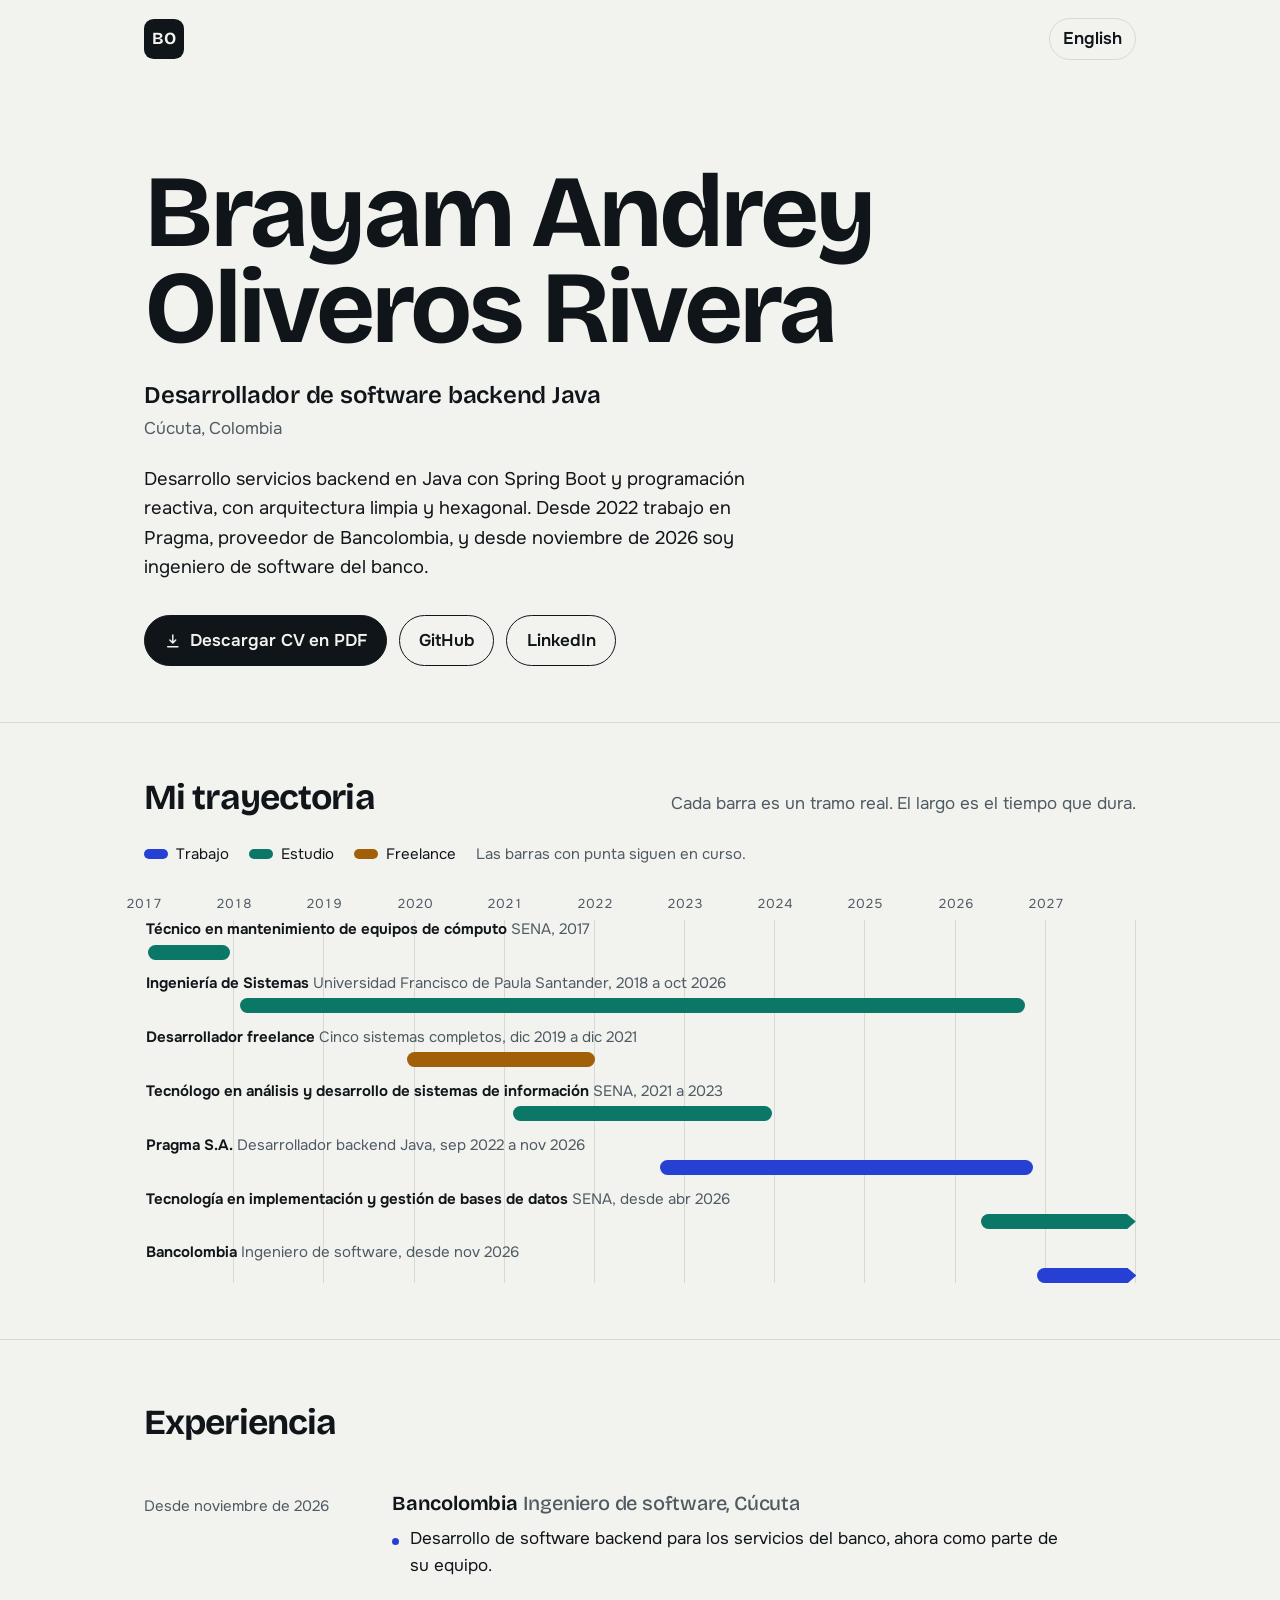
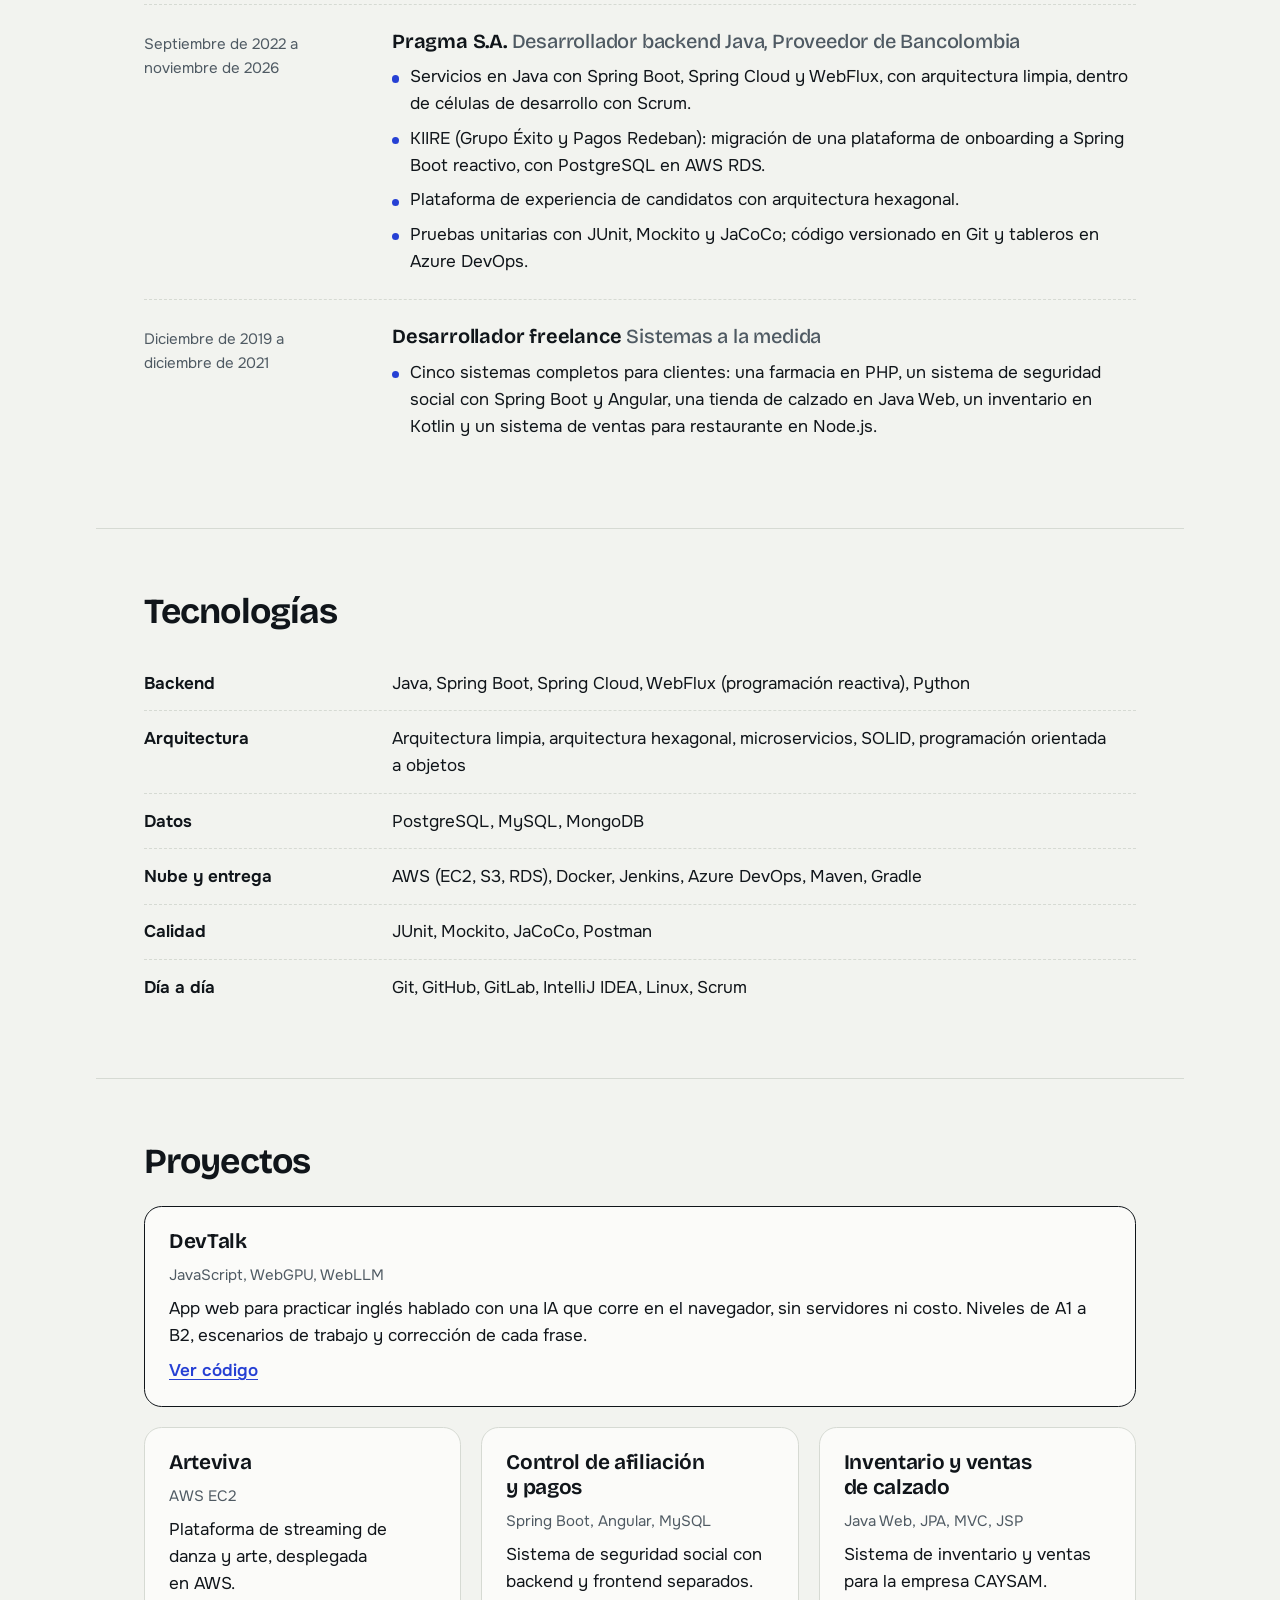
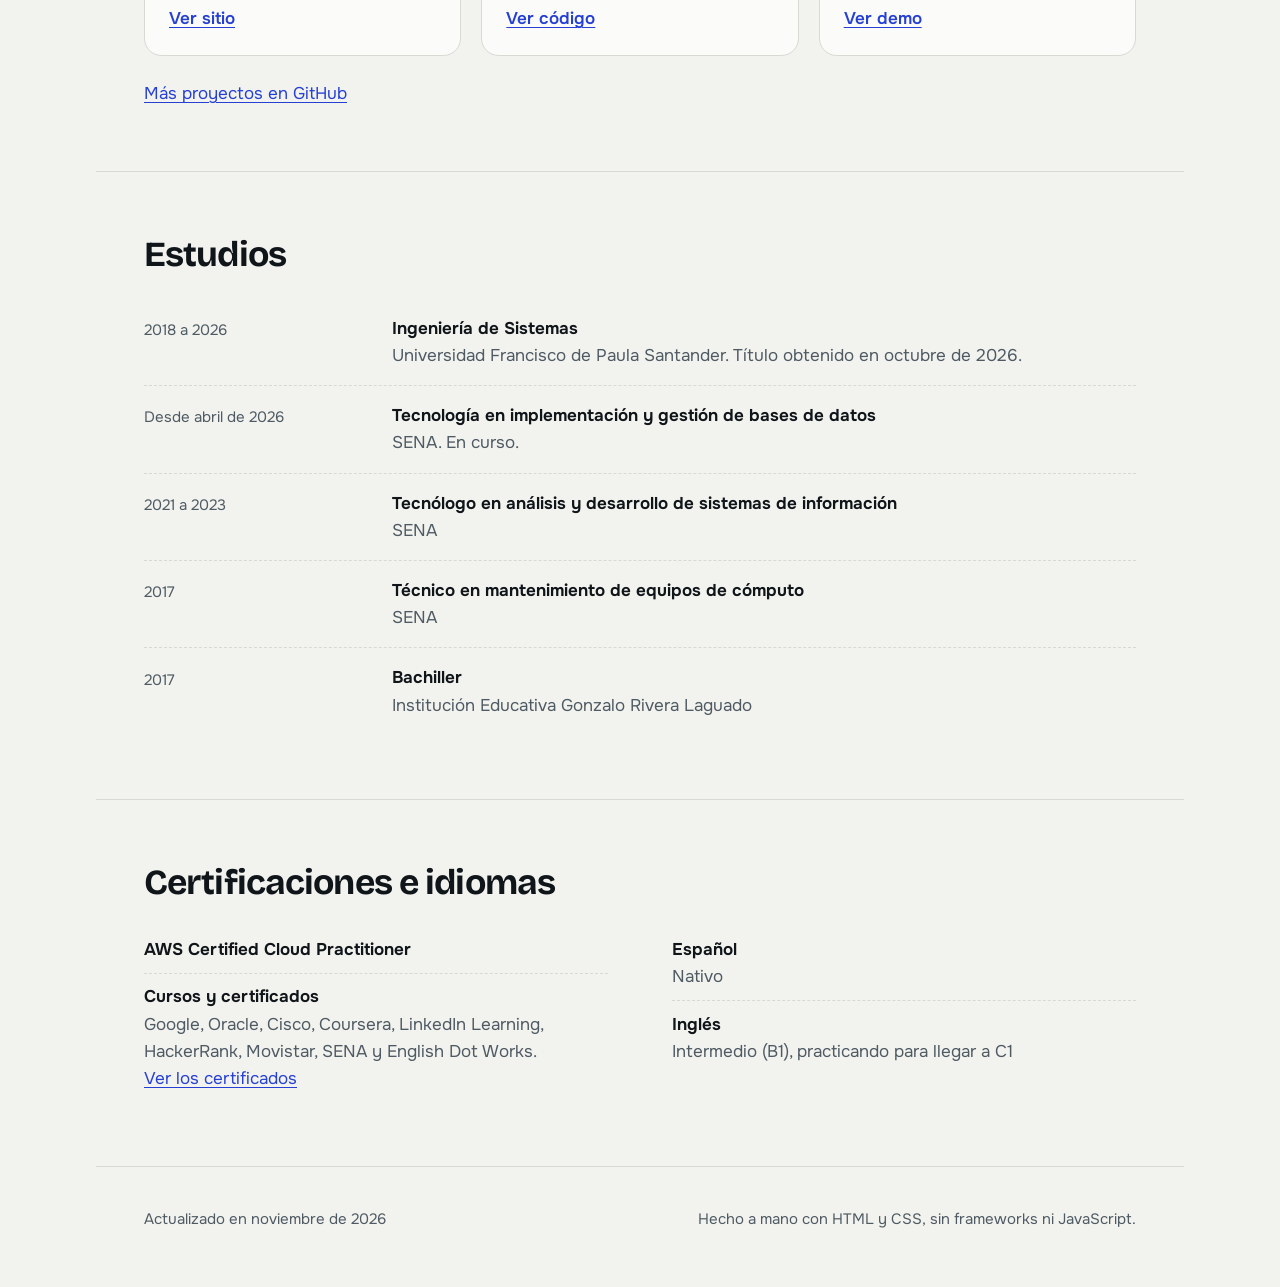
==== index.html @ bfa71ef1 "Currículum web en español e inglés con PDF" ====
<!doctype html>
<html lang="es">
<head>
<meta charset="utf-8">
<meta name="viewport" content="width=device-width,initial-scale=1">
<title>Brayam Oliveros | Desarrollador backend Java</title>
<meta name="description" content="Currículum de Brayam Andrey Oliveros Rivera, ingeniero de software backend con Java y Spring Boot. Cúcuta, Colombia.">
<meta name="color-scheme" content="light dark">
<meta name="theme-color" content="#F2F3EF" media="(prefers-color-scheme: light)">
<meta name="theme-color" content="#0D1115" media="(prefers-color-scheme: dark)">
<meta property="og:title" content="Brayam Oliveros | Desarrollador backend Java">
<meta property="og:description" content="Currículum de Brayam Andrey Oliveros Rivera, ingeniero de software backend con Java y Spring Boot. Cúcuta, Colombia.">
<meta property="og:type" content="profile">
<link rel="icon" href="assets/favicon.svg" type="image/svg+xml">
<link rel="preload" href="assets/fonts/bricolage.woff2" as="font" type="font/woff2" crossorigin>
<link rel="preload" href="assets/fonts/onest.woff2" as="font" type="font/woff2" crossorigin>
<style>@font-face{font-family:"Onest";src:url("assets/fonts/onest.woff2") format("woff2");font-weight:100 900;font-style:normal;font-display:swap}@font-face{font-family:"Bricolage Grotesque";src:url("assets/fonts/bricolage.woff2") format("woff2");font-weight:200 800;font-style:normal;font-display:swap}:root{color-scheme:light dark;--paper:light-dark(#F2F3EF,#0D1115);--card:light-dark(#FBFBF9,#141A20);--ink:light-dark(#10151A,#E9EDF0);--muted:light-dark(#4F5A63,#9DA8B1);--line:light-dark(#D6DAD3,#26303A);--work:light-dark(#2640D4,#8499FF);--study:light-dark(#0B7867,#4FCDB4);--free:light-dark(#A15F08,#EAAE4E);--display:"Bricolage Grotesque","Onest",system-ui,sans-serif;--body:"Onest",system-ui,-apple-system,"Segoe UI",sans-serif;--gutter:clamp(1.25rem,5vw,3rem)}*{box-sizing:border-box}html{-webkit-text-size-adjust:100%;scroll-behavior:smooth}body{margin:0;background:var(--paper);color:var(--ink);font:400 1.0625rem/1.6 var(--body);text-wrap:pretty;-webkit-font-smoothing:antialiased}h1,h2,h3,p,ul,ol,dl,dd,figure{margin:0;padding:0}ul,ol{list-style:none}a{color:var(--work);text-decoration-thickness:1px;text-underline-offset:.18em}a:hover{text-decoration-thickness:2px}:focus-visible{outline:3px solid var(--work);outline-offset:3px;border-radius:3px}.skip{position:absolute;left:-999px;top:.5rem;background:var(--ink);color:var(--paper);padding:.5rem 1rem;border-radius:6px;z-index:10}.skip:focus{left:.5rem}.wrap{max-width:68rem;margin-inline:auto;padding-inline:var(--gutter)}.bar{display:flex;align-items:center;justify-content:space-between;padding-block:1.1rem}.mark{display:grid;place-items:center;inline-size:2.5rem;block-size:2.5rem;border-radius:.6rem;background:var(--ink);color:var(--paper);font:700 1.0625rem/1 var(--display);text-decoration:none;letter-spacing:-.02em}.lang{display:inline-flex;align-items:center;gap:.5rem;color:var(--ink);text-decoration:none;font-weight:600;padding:.4rem .8rem;border:1.5px solid var(--line);border-radius:999px}.lang:hover{border-color:var(--ink)}.hero{padding-block:clamp(2.5rem,7vw,5.5rem) clamp(2rem,5vw,3.5rem)}.hero h1{font:700 clamp(2.9rem,1.4rem + 7.4vw,6.4rem)/.94 var(--display);letter-spacing:-.04em;text-wrap:balance;font-variation-settings:"opsz" 96}.hero h1 span{display:block}.role{margin-top:1.4rem;font:600 clamp(1.15rem,1rem + .8vw,1.5rem)/1.3 var(--display);letter-spacing:-.01em}.place{color:var(--muted);margin-top:.25rem}.summary{margin-top:1.4rem;max-inline-size:38rem;font-size:1.15rem;line-height:1.6}.actions{display:flex;flex-wrap:wrap;gap:.75rem;margin-top:2rem}.btn{display:inline-flex;align-items:center;gap:.5rem;padding:.7rem 1.2rem;border-radius:999px;border:1.5px solid var(--ink);color:var(--ink);text-decoration:none;font-weight:600}.btn:hover{background:var(--ink);color:var(--paper)}.btn.main{background:var(--ink);color:var(--paper)}.btn.main:hover{background:transparent;color:var(--ink)}.btn svg{inline-size:1.1rem;block-size:1.1rem}.trace{padding-block:clamp(2rem,5vw,3.5rem);border-block:1px solid var(--line)}.sec-head{display:flex;flex-wrap:wrap;align-items:baseline;justify-content:space-between;gap:.5rem 2rem;margin-bottom:1.5rem}h2{font:700 clamp(1.6rem,1.2rem + 1.4vw,2.2rem)/1.1 var(--display);letter-spacing:-.025em}.sec-head p{color:var(--muted);max-inline-size:34rem}.legend{display:flex;flex-wrap:wrap;gap:.4rem 1.25rem;margin-bottom:1.75rem;font-size:.9375rem}.legend li{display:flex;align-items:center;gap:.5rem}.legend i{inline-size:1.5rem;block-size:.6rem;border-radius:999px;background:var(--c)}.legend .note{color:var(--muted)}.years{position:relative;block-size:1.4rem;margin-bottom:.25rem;color:var(--muted);font-size:.8125rem;font-variant-numeric:tabular-nums}.years span{position:absolute;inset-block-start:0;left:var(--x);translate:-50% 0}.rows{position:relative;display:grid;gap:.9rem;background:repeating-linear-gradient(to right,transparent 0,transparent calc(100%/var(--n) - 1px),var(--line) calc(100%/var(--n) - 1px),var(--line) calc(100%/var(--n)))}.row{position:relative;display:grid;gap:.3rem}.row .what{font-size:.9375rem;line-height:1.3;padding-inline:.15rem}.row .what b{font-weight:650}.row .what span{color:var(--muted)}.lane{position:relative;block-size:.95rem}.bar-span{position:absolute;inset-block:0;left:var(--s);inline-size:max(var(--w),.9%);background:var(--c);border-radius:999px;transform-origin:left center;animation:draw .8s cubic-bezier(.2,.75,.2,1) both;animation-delay:calc(var(--i)*90ms + 150ms)}.bar-span.open{border-radius:999px 0 0 999px;clip-path:polygon(0 0,calc(100% - .55rem) 0,100% 50%,calc(100% - .55rem) 100%,0 100%)}.kind-work{--c:var(--work)}.kind-study{--c:var(--study)}.kind-free{--c:var(--free)}@keyframes draw{from{transform:scaleX(0)}to{transform:scaleX(1)}}.block{padding-block:clamp(2.5rem,6vw,4rem)}.block+.block{border-top:1px solid var(--line)}.entry{display:grid;gap:.35rem 2.5rem;grid-template-columns:minmax(0,13rem) minmax(0,1fr);padding-block:1.5rem}.entry+.entry{border-top:1px dashed var(--line)}.when{color:var(--muted);font-size:.9375rem;padding-top:.2rem}.entry h3{font:650 1.25rem/1.25 var(--display);letter-spacing:-.01em}.entry h3 span{font-weight:500;color:var(--muted)}.entry ul{margin-top:.6rem;display:grid;gap:.45rem}.entry li{padding-inline-start:1.1rem;position:relative}.entry li::before{content:"";position:absolute;left:0;top:.72em;inline-size:.45rem;block-size:.45rem;border-radius:50%;background:var(--work)}.skills{display:grid;gap:0}.skills div{display:grid;gap:.2rem 2.5rem;grid-template-columns:minmax(0,13rem) minmax(0,1fr);padding-block:.85rem;border-top:1px dashed var(--line)}.skills div:first-child{border-top:0}.skills dt{font-weight:650}.skills dd{color:var(--ink)}.projects{display:grid;gap:1.25rem;grid-template-columns:repeat(auto-fit,minmax(min(100%,15rem),1fr))}.project{display:flex;flex-direction:column;gap:.5rem;padding:1.4rem 1.5rem;background:var(--card);border:1px solid var(--line);border-radius:1.1rem}.project:first-child{grid-column:1/-1;border-color:var(--ink)}.project h3{font:650 1.3rem/1.2 var(--display);letter-spacing:-.015em}.project .stack{color:var(--muted);font-size:.9375rem}.project p:not(.stack){flex:1}.project a{font-weight:600;align-self:flex-start}.more{margin-top:1.5rem}.edu li{display:grid;gap:.15rem 2.5rem;grid-template-columns:minmax(0,13rem) minmax(0,1fr);padding-block:1rem;border-top:1px dashed var(--line)}.edu li:first-child{border-top:0}.edu b{font-weight:650}.edu span.org{display:block;color:var(--muted)}.two{display:grid;gap:2.5rem 4rem;grid-template-columns:repeat(auto-fit,minmax(min(100%,20rem),1fr))}.two h3{font:650 1.15rem/1.2 var(--display);margin-bottom:.75rem}.certs li,.langs li{padding-block:.6rem;border-top:1px dashed var(--line)}.certs li:first-child,.langs li:first-child{border-top:0}.certs b,.langs b{font-weight:650}.certs span,.langs span{display:block;color:var(--muted)}.foot{padding-block:2.5rem 3.5rem;border-top:1px solid var(--line);color:var(--muted);font-size:.9375rem;display:flex;flex-wrap:wrap;gap:.5rem 2rem;justify-content:space-between}.print-only{display:none}@media (max-width:42rem){.entry,.skills div,.edu li{grid-template-columns:1fr}.years span:nth-child(even){display:none}.hero h1{font-size:clamp(2.6rem,13vw,3.6rem)}}@media (prefers-reduced-motion:reduce){html{scroll-behavior:auto}.bar-span{animation:none}}@page{size:A4;margin:13mm 15mm}@media print{:root{--paper:#fff;--card:#fff;--ink:#000;--muted:#000;--line:#999;--work:#000;--study:#000;--free:#000;color-scheme:light}html,body{background:#fff;color:#000}body{font-size:9.6pt;line-height:1.38}a{color:#000;text-decoration:none}.bar,.actions,.trace,.skip,.more,.no-print,.project .cta{display:none}.entry h3 span::before{content:" | "}.project a{font-weight:400;display:block}.print-only{display:block}.wrap{max-width:none;padding-inline:0}.hero{padding-block:0 .6rem}.hero h1{font-size:24pt;line-height:1;letter-spacing:-.02em}.hero h1 span{display:inline}.role{font-size:12pt;margin-top:.35rem}.place{margin-top:0}.summary{font-size:10pt;margin-top:.45rem;max-inline-size:none}.contact{margin-top:.4rem;font-size:9pt}.block{padding-block:.8rem;break-inside:auto}.block+.block{border-top:.6pt solid #999}h2{font-size:12pt;margin-bottom:.35rem}.sec-head{margin-bottom:.35rem}.entry{padding-block:.45rem;gap:.1rem 1.2rem;grid-template-columns:36mm 1fr;break-inside:avoid}.entry h3{font-size:10.5pt}.entry ul{margin-top:.2rem;gap:.15rem}.entry li::before{background:#000;inline-size:.28rem;block-size:.28rem}.skills div{padding-block:.25rem;grid-template-columns:36mm 1fr;gap:.1rem 1.2rem}.projects{display:block}.project{display:block;border:0;border-top:.6pt dashed #999;border-radius:0;padding:.4rem 0;break-inside:avoid;background:none}.project:first-child{border-top:0}.project h3{font-size:10.5pt;display:inline}.project .stack{display:inline;margin-left:.4rem}.edu li{padding-block:.3rem;grid-template-columns:36mm 1fr;gap:.1rem 1.2rem;break-inside:avoid}.two{gap:.4rem 2rem;grid-template-columns:1fr 1fr}.certs li,.langs li{padding-block:.25rem}.foot{padding-block:.5rem 0;border-top:.6pt solid #999;font-size:8pt}}</style>
<script type="application/ld+json">{"@context":"https://schema.org","@type":"Person","name":"Brayam Andrey Oliveros Rivera","jobTitle":"Desarrollador de software backend Java","address":{"@type":"PostalAddress","addressLocality":"Cúcuta","addressCountry":"CO"},"alumniOf":{"@type":"CollegeOrUniversity","name":"Universidad Francisco de Paula Santander"},"sameAs":["https://github.com/AndreyRivera13","https://www.linkedin.com/in/brayam-andrey-oliveros-rivera-00a514200/"]}</script>
</head>
<body id="top">
<a class="skip" href="#contenido">Saltar al contenido</a>
<header class="wrap bar">
<a class="mark" href="#top" aria-label="BO, Brayam Oliveros">BO</a>
<a class="lang" href="en/" hreflang="en" lang="en" title="Read this CV in English">English</a>
</header>
<main id="contenido">
<section class="wrap hero" aria-labelledby="nombre">

<h1 id="nombre"><span>Brayam Andrey</span> <span>Oliveros Rivera</span></h1>
<p class="role">Desarrollador de software backend Java</p>
<p class="place">Cúcuta, Colombia</p>
<p class="summary">Desarrollo servicios backend en Java con Spring Boot y programación reactiva, con arquitectura limpia y hexagonal. Desde 2022 trabajo en Pragma, proveedor de Bancolombia, y desde noviembre de 2026 soy ingeniero de software del banco.</p>
<p class="print-only contact">Cúcuta, Colombia  |  github.com/AndreyRivera13  |  linkedin.com/in/brayam-andrey-oliveros-rivera-00a514200</p>
<div class="actions">
<a class="btn main" href="Brayam-Oliveros-CV-es.pdf" download><svg viewBox="0 0 24 24" fill="none" stroke="currentColor" stroke-width="2" stroke-linecap="round" stroke-linejoin="round" aria-hidden="true"><path d="M12 4v11m0 0-4-4m4 4 4-4M5 20h14"/></svg>Descargar CV en PDF</a>
<a class="btn" href="https://github.com/AndreyRivera13" rel="me noopener">GitHub</a>
<a class="btn" href="https://www.linkedin.com/in/brayam-andrey-oliveros-rivera-00a514200/" rel="me noopener">LinkedIn</a>

</div>
</section>
<section class="trace" id="trayectoria" aria-labelledby="h-trace"><div class="wrap">
<div class="sec-head"><h2 id="h-trace">Mi trayectoria</h2><p>Cada barra es un tramo real. El largo es el tiempo que dura.</p></div>
<ul class="legend"><li><i class="kind-work"></i>Trabajo</li><li><i class="kind-study"></i>Estudio</li><li><i class="kind-free"></i>Freelance</li><li class="note">Las barras con punta siguen en curso.</li></ul>
<div class="years" aria-hidden="true"><span style="--x:0.00%">2017</span><span style="--x:9.09%">2018</span><span style="--x:18.18%">2019</span><span style="--x:27.27%">2020</span><span style="--x:36.36%">2021</span><span style="--x:45.45%">2022</span><span style="--x:54.55%">2023</span><span style="--x:63.64%">2024</span><span style="--x:72.73%">2025</span><span style="--x:81.82%">2026</span><span style="--x:90.91%">2027</span></div>
<ol class="rows" style="--n:11">
<li class="row kind-study" style="--i:0">
<p class="what"><b>Técnico en mantenimiento de equipos de cómputo</b> <span>SENA, 2017</span></p>
<div class="lane" aria-hidden="true"><span class="bar-span" style="--s:0.39%;--w:8.29%"></span></div>
</li>
<li class="row kind-study" style="--i:1">
<p class="what"><b>Ingeniería de Sistemas</b> <span>Universidad Francisco de Paula Santander, 2018 a oct 2026</span></p>
<div class="lane" aria-hidden="true"><span class="bar-span" style="--s:9.63%;--w:79.18%"></span></div>
</li>
<li class="row kind-free" style="--i:2">
<p class="what"><b>Desarrollador freelance</b> <span>Cinco sistemas completos, dic 2019 a dic 2021</span></p>
<div class="lane" aria-hidden="true"><span class="bar-span" style="--s:26.51%;--w:18.93%"></span></div>
</li>
<li class="row kind-study" style="--i:3">
<p class="what"><b>Tecnólogo en análisis y desarrollo de sistemas de información</b> <span>SENA, 2021 a 2023</span></p>
<div class="lane" aria-hidden="true"><span class="bar-span" style="--s:37.15%;--w:26.08%"></span></div>
</li>
<li class="row kind-work" style="--i:4">
<p class="what"><b>Pragma S.A.</b> <span>Desarrollador backend Java, sep 2022 a nov 2026</span></p>
<div class="lane" aria-hidden="true"><span class="bar-span" style="--s:51.97%;--w:37.63%"></span></div>
</li>
<li class="row kind-study" style="--i:5">
<p class="what"><b>Tecnología en implementación y gestión de bases de datos</b> <span>SENA, desde abr 2026</span></p>
<div class="lane" aria-hidden="true"><span class="bar-span open" style="--s:84.40%;--w:15.60%"></span></div>
</li>
<li class="row kind-work" style="--i:6">
<p class="what"><b>Bancolombia</b> <span>Ingeniero de software, desde nov 2026</span></p>
<div class="lane" aria-hidden="true"><span class="bar-span open" style="--s:89.98%;--w:10.02%"></span></div>
</li>
</ol>
</div></section>
<section class="wrap block" id="experiencia" aria-labelledby="h-exp">
<div class="sec-head"><h2 id="h-exp">Experiencia</h2></div>
<article class="entry">
<p class="when">Desde noviembre de 2026</p>
<div><h3>Bancolombia <span>Ingeniero de software, Cúcuta</span></h3>
<ul><li>Desarrollo de software backend para los servicios del banco, ahora como parte de su equipo.</li></ul></div>
</article>
<article class="entry">
<p class="when">Septiembre de 2022 a noviembre de 2026</p>
<div><h3>Pragma S.A. <span>Desarrollador backend Java, Proveedor de Bancolombia</span></h3>
<ul><li>Servicios en Java con Spring Boot, Spring Cloud y WebFlux, con arquitectura limpia, dentro de células de desarrollo con Scrum.</li><li>KIIRE (Grupo Éxito y Pagos Redeban): migración de una plataforma de onboarding a Spring Boot reactivo, con PostgreSQL en AWS RDS.</li><li>Plataforma de experiencia de candidatos con arquitectura hexagonal.</li><li>Pruebas unitarias con JUnit, Mockito y JaCoCo; código versionado en Git y tableros en Azure DevOps.</li></ul></div>
</article>
<article class="entry">
<p class="when">Diciembre de 2019 a diciembre de 2021</p>
<div><h3>Desarrollador freelance <span>Sistemas a la medida</span></h3>
<ul><li>Cinco sistemas completos para clientes: una farmacia en PHP, un sistema de seguridad social con Spring Boot y Angular, una tienda de calzado en Java Web, un inventario en Kotlin y un sistema de ventas para restaurante en Node.js.</li></ul></div>
</article>
</section>
<section class="wrap block" id="tecnologias" aria-labelledby="h-skills">
<div class="sec-head"><h2 id="h-skills">Tecnologías</h2></div>
<dl class="skills">
<div><dt>Backend</dt><dd>Java, Spring Boot, Spring Cloud, WebFlux (programación reactiva), Python</dd></div>
<div><dt>Arquitectura</dt><dd>Arquitectura limpia, arquitectura hexagonal, microservicios, SOLID, programación orientada a objetos</dd></div>
<div><dt>Datos</dt><dd>PostgreSQL, MySQL, MongoDB</dd></div>
<div><dt>Nube y entrega</dt><dd>AWS (EC2, S3, RDS), Docker, Jenkins, Azure DevOps, Maven, Gradle</dd></div>
<div><dt>Calidad</dt><dd>JUnit, Mockito, JaCoCo, Postman</dd></div>
<div><dt>Día a día</dt><dd>Git, GitHub, GitLab, IntelliJ IDEA, Linux, Scrum</dd></div>
</dl>
</section>
<section class="wrap block" id="proyectos" aria-labelledby="h-proj">
<div class="sec-head"><h2 id="h-proj">Proyectos</h2></div>
<div class="projects">
<article class="project">
<h3>DevTalk</h3><p class="stack">JavaScript, WebGPU, WebLLM</p><p>App web para practicar inglés hablado con una IA que corre en el navegador, sin servidores ni costo. Niveles de A1 a B2, escenarios de trabajo y corrección de cada frase.</p>
<a href="https://github.com/AndreyRivera13/Dey-English-" rel="noopener"><span class="cta">Ver código</span><span class="print-only">github.com/AndreyRivera13/Dey-English-</span></a>
</article>
<article class="project">
<h3>Arteviva</h3><p class="stack">AWS EC2</p><p>Plataforma de streaming de danza y arte, desplegada en AWS.</p>
<a href="https://artevivax.com" rel="noopener"><span class="cta">Ver sitio</span><span class="print-only">artevivax.com</span></a>
</article>
<article class="project">
<h3>Control de afiliación y pagos</h3><p class="stack">Spring Boot, Angular, MySQL</p><p>Sistema de seguridad social con backend y frontend separados.</p>
<a href="https://github.com/AndreyRi13/seguridad-social-backend" rel="noopener"><span class="cta">Ver código</span><span class="print-only">github.com/AndreyRi13/seguridad-social-backend</span></a>
</article>
<article class="project">
<h3>Inventario y ventas de calzado</h3><p class="stack">Java Web, JPA, MVC, JSP</p><p>Sistema de inventario y ventas para la empresa CAYSAM.</p>
<a href="https://andreyri13.github.io/SistemaVentasWeb/" rel="noopener"><span class="cta">Ver demo</span><span class="print-only">andreyri13.github.io/SistemaVentasWeb/</span></a>
</article>
</div>
<p class="more"><a href="https://github.com/AndreyRivera13" rel="noopener">Más proyectos en GitHub</a></p>
</section>
<section class="wrap block" id="estudios" aria-labelledby="h-edu">
<div class="sec-head"><h2 id="h-edu">Estudios</h2></div>
<ul class="edu">
<li><span class="when">2018 a 2026</span>
<div><b>Ingeniería de Sistemas</b><span class="org">Universidad Francisco de Paula Santander. Título obtenido en octubre de 2026.</span></div></li>
<li><span class="when">Desde abril de 2026</span>
<div><b>Tecnología en implementación y gestión de bases de datos</b><span class="org">SENA. En curso.</span></div></li>
<li><span class="when">2021 a 2023</span>
<div><b>Tecnólogo en análisis y desarrollo de sistemas de información</b><span class="org">SENA</span></div></li>
<li><span class="when">2017</span>
<div><b>Técnico en mantenimiento de equipos de cómputo</b><span class="org">SENA</span></div></li>
<li><span class="when">2017</span>
<div><b>Bachiller</b><span class="org">Institución Educativa Gonzalo Rivera Laguado</span></div></li>
</ul>
</section>
<section class="wrap block" id="certificaciones" aria-labelledby="h-cert">
<div class="sec-head"><h2 id="h-cert">Certificaciones e idiomas</h2></div>
<div class="two">
<ul class="certs">
<li><b>AWS Certified Cloud Practitioner</b></li>
<li><b>Cursos y certificados</b><span>Google, Oracle, Cisco, Coursera, LinkedIn Learning, HackerRank, Movistar, SENA y English Dot Works.</span><a class="no-print" href="https://drive.google.com/drive/folders/1ChN9TC4Efbrgn9RN4CzIQiXWH7MsUarj?usp=sharing" rel="noopener">Ver los certificados</a></li>
</ul>
<ul class="langs">
<li><b>Español</b><span>Nativo</span></li>
<li><b>Inglés</b><span>Intermedio (B1), practicando para llegar a C1</span></li>
</ul>
</div>
</section>
</main>
<footer class="wrap foot"><p>Actualizado en noviembre de 2026</p><p class="no-print">Hecho a mano con HTML y CSS, sin frameworks ni JavaScript.</p></footer>
</body>
</html>
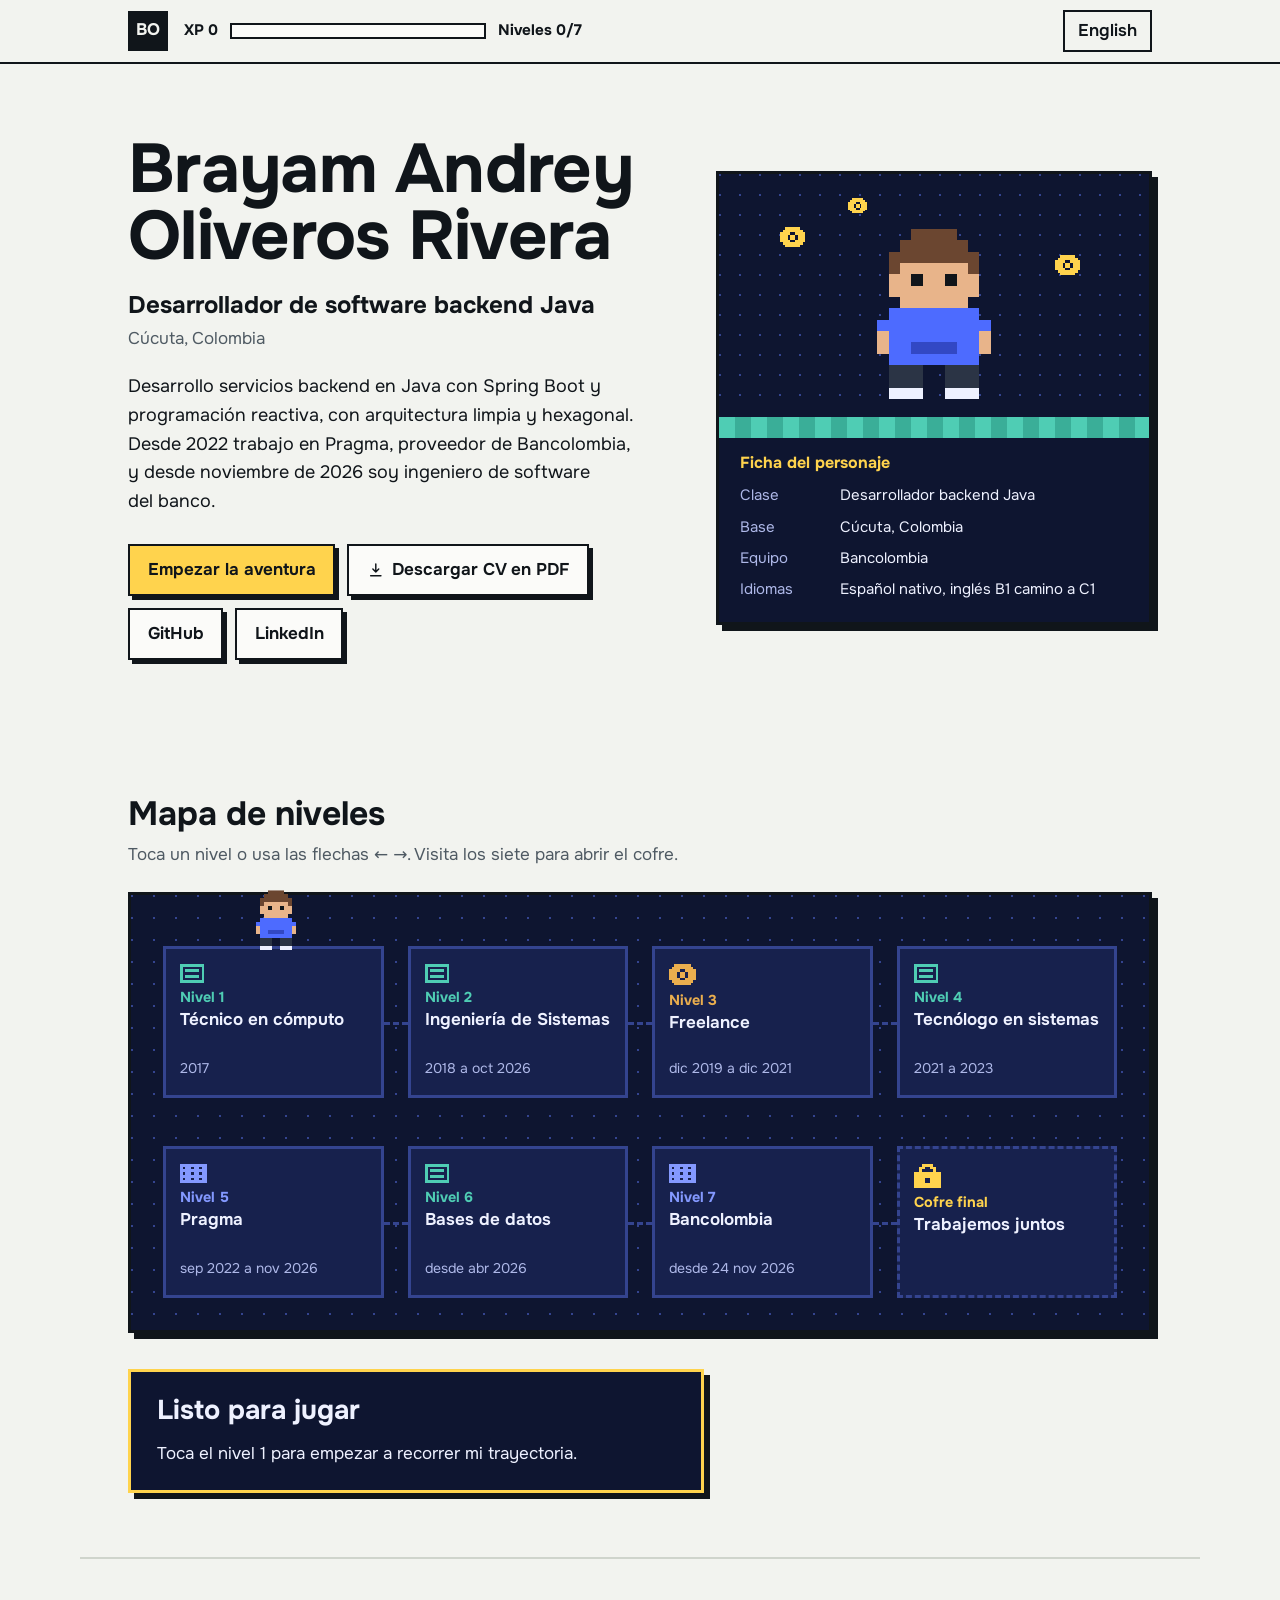
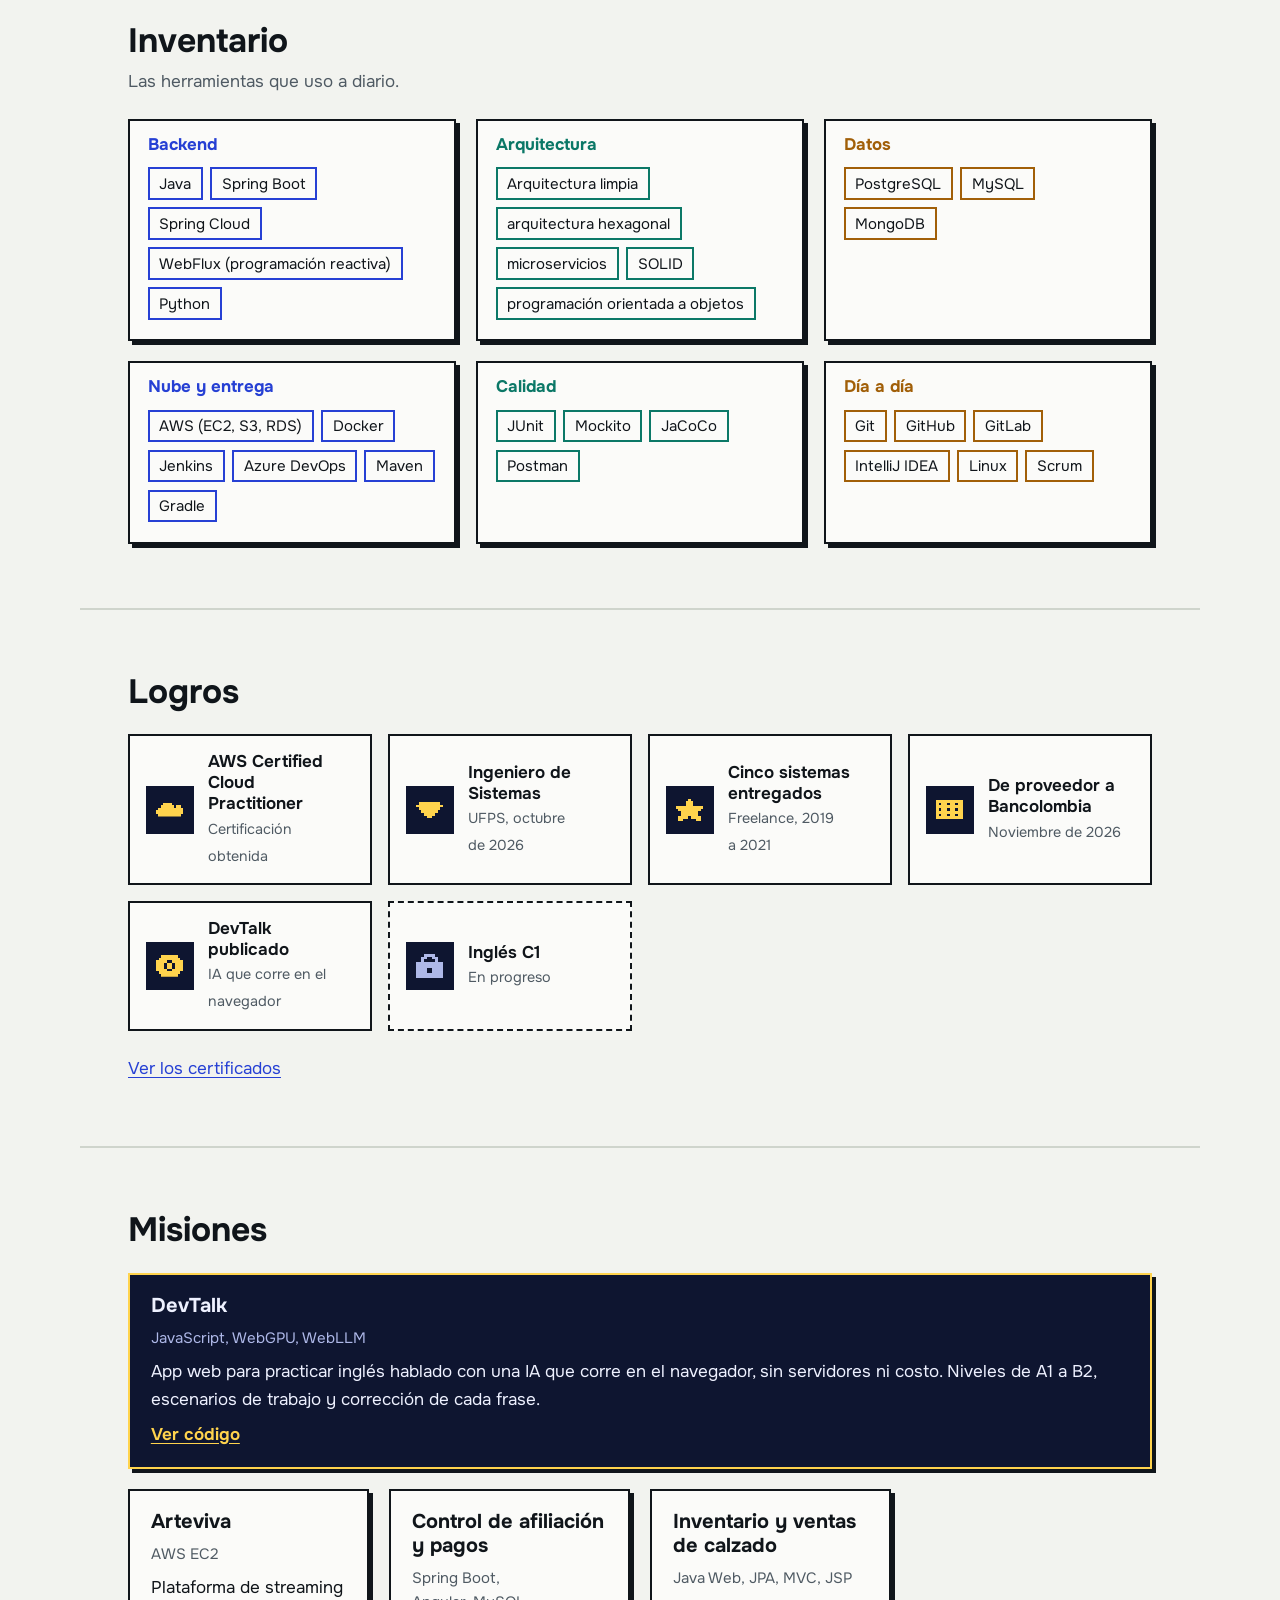
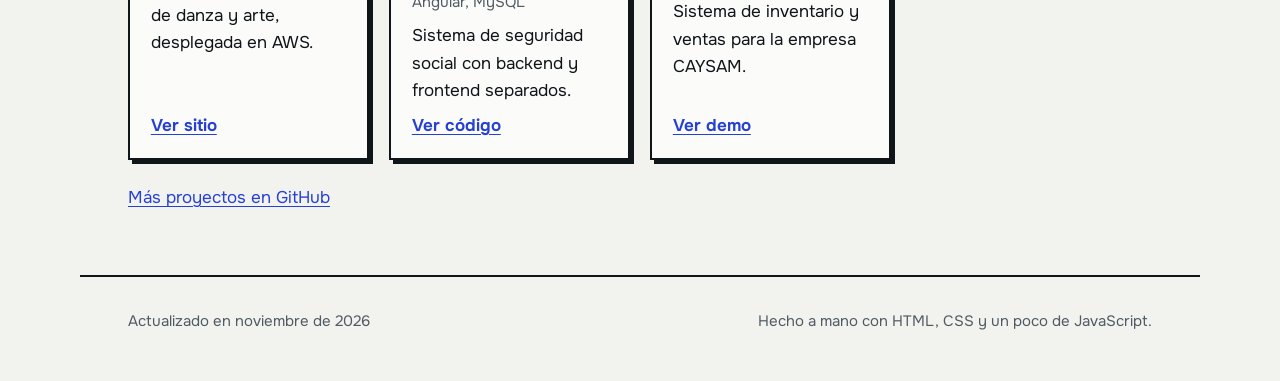
==== commit 5b3d7551: "Currículum como juego: mapa de niveles, XP, inventario, logros y cofre de contacto" ====
--- a/index.html
+++ b/index.html
@@ -7,152 +7,361 @@
 <meta name="description" content="Currículum de Brayam Andrey Oliveros Rivera, ingeniero de software backend con Java y Spring Boot. Cúcuta, Colombia.">
 <meta name="color-scheme" content="light dark">
 <meta name="theme-color" content="#F2F3EF" media="(prefers-color-scheme: light)">
-<meta name="theme-color" content="#0D1115" media="(prefers-color-scheme: dark)">
+<meta name="theme-color" content="#0B0F14" media="(prefers-color-scheme: dark)">
 <meta property="og:title" content="Brayam Oliveros | Desarrollador backend Java">
 <meta property="og:description" content="Currículum de Brayam Andrey Oliveros Rivera, ingeniero de software backend con Java y Spring Boot. Cúcuta, Colombia.">
 <meta property="og:type" content="profile">
 <link rel="icon" href="assets/favicon.svg" type="image/svg+xml">
-<link rel="preload" href="assets/fonts/bricolage.woff2" as="font" type="font/woff2" crossorigin>
+<link rel="preload" href="assets/fonts/pixelify.woff2" as="font" type="font/woff2" crossorigin>
 <link rel="preload" href="assets/fonts/onest.woff2" as="font" type="font/woff2" crossorigin>
-<style>@font-face{font-family:"Onest";src:url("assets/fonts/onest.woff2") format("woff2");font-weight:100 900;font-style:normal;font-display:swap}@font-face{font-family:"Bricolage Grotesque";src:url("assets/fonts/bricolage.woff2") format("woff2");font-weight:200 800;font-style:normal;font-display:swap}:root{color-scheme:light dark;--paper:light-dark(#F2F3EF,#0D1115);--card:light-dark(#FBFBF9,#141A20);--ink:light-dark(#10151A,#E9EDF0);--muted:light-dark(#4F5A63,#9DA8B1);--line:light-dark(#D6DAD3,#26303A);--work:light-dark(#2640D4,#8499FF);--study:light-dark(#0B7867,#4FCDB4);--free:light-dark(#A15F08,#EAAE4E);--display:"Bricolage Grotesque","Onest",system-ui,sans-serif;--body:"Onest",system-ui,-apple-system,"Segoe UI",sans-serif;--gutter:clamp(1.25rem,5vw,3rem)}*{box-sizing:border-box}html{-webkit-text-size-adjust:100%;scroll-behavior:smooth}body{margin:0;background:var(--paper);color:var(--ink);font:400 1.0625rem/1.6 var(--body);text-wrap:pretty;-webkit-font-smoothing:antialiased}h1,h2,h3,p,ul,ol,dl,dd,figure{margin:0;padding:0}ul,ol{list-style:none}a{color:var(--work);text-decoration-thickness:1px;text-underline-offset:.18em}a:hover{text-decoration-thickness:2px}:focus-visible{outline:3px solid var(--work);outline-offset:3px;border-radius:3px}.skip{position:absolute;left:-999px;top:.5rem;background:var(--ink);color:var(--paper);padding:.5rem 1rem;border-radius:6px;z-index:10}.skip:focus{left:.5rem}.wrap{max-width:68rem;margin-inline:auto;padding-inline:var(--gutter)}.bar{display:flex;align-items:center;justify-content:space-between;padding-block:1.1rem}.mark{display:grid;place-items:center;inline-size:2.5rem;block-size:2.5rem;border-radius:.6rem;background:var(--ink);color:var(--paper);font:700 1.0625rem/1 var(--display);text-decoration:none;letter-spacing:-.02em}.lang{display:inline-flex;align-items:center;gap:.5rem;color:var(--ink);text-decoration:none;font-weight:600;padding:.4rem .8rem;border:1.5px solid var(--line);border-radius:999px}.lang:hover{border-color:var(--ink)}.hero{padding-block:clamp(2.5rem,7vw,5.5rem) clamp(2rem,5vw,3.5rem)}.hero h1{font:700 clamp(2.9rem,1.4rem + 7.4vw,6.4rem)/.94 var(--display);letter-spacing:-.04em;text-wrap:balance;font-variation-settings:"opsz" 96}.hero h1 span{display:block}.role{margin-top:1.4rem;font:600 clamp(1.15rem,1rem + .8vw,1.5rem)/1.3 var(--display);letter-spacing:-.01em}.place{color:var(--muted);margin-top:.25rem}.summary{margin-top:1.4rem;max-inline-size:38rem;font-size:1.15rem;line-height:1.6}.actions{display:flex;flex-wrap:wrap;gap:.75rem;margin-top:2rem}.btn{display:inline-flex;align-items:center;gap:.5rem;padding:.7rem 1.2rem;border-radius:999px;border:1.5px solid var(--ink);color:var(--ink);text-decoration:none;font-weight:600}.btn:hover{background:var(--ink);color:var(--paper)}.btn.main{background:var(--ink);color:var(--paper)}.btn.main:hover{background:transparent;color:var(--ink)}.btn svg{inline-size:1.1rem;block-size:1.1rem}.trace{padding-block:clamp(2rem,5vw,3.5rem);border-block:1px solid var(--line)}.sec-head{display:flex;flex-wrap:wrap;align-items:baseline;justify-content:space-between;gap:.5rem 2rem;margin-bottom:1.5rem}h2{font:700 clamp(1.6rem,1.2rem + 1.4vw,2.2rem)/1.1 var(--display);letter-spacing:-.025em}.sec-head p{color:var(--muted);max-inline-size:34rem}.legend{display:flex;flex-wrap:wrap;gap:.4rem 1.25rem;margin-bottom:1.75rem;font-size:.9375rem}.legend li{display:flex;align-items:center;gap:.5rem}.legend i{inline-size:1.5rem;block-size:.6rem;border-radius:999px;background:var(--c)}.legend .note{color:var(--muted)}.years{position:relative;block-size:1.4rem;margin-bottom:.25rem;color:var(--muted);font-size:.8125rem;font-variant-numeric:tabular-nums}.years span{position:absolute;inset-block-start:0;left:var(--x);translate:-50% 0}.rows{position:relative;display:grid;gap:.9rem;background:repeating-linear-gradient(to right,transparent 0,transparent calc(100%/var(--n) - 1px),var(--line) calc(100%/var(--n) - 1px),var(--line) calc(100%/var(--n)))}.row{position:relative;display:grid;gap:.3rem}.row .what{font-size:.9375rem;line-height:1.3;padding-inline:.15rem}.row .what b{font-weight:650}.row .what span{color:var(--muted)}.lane{position:relative;block-size:.95rem}.bar-span{position:absolute;inset-block:0;left:var(--s);inline-size:max(var(--w),.9%);background:var(--c);border-radius:999px;transform-origin:left center;animation:draw .8s cubic-bezier(.2,.75,.2,1) both;animation-delay:calc(var(--i)*90ms + 150ms)}.bar-span.open{border-radius:999px 0 0 999px;clip-path:polygon(0 0,calc(100% - .55rem) 0,100% 50%,calc(100% - .55rem) 100%,0 100%)}.kind-work{--c:var(--work)}.kind-study{--c:var(--study)}.kind-free{--c:var(--free)}@keyframes draw{from{transform:scaleX(0)}to{transform:scaleX(1)}}.block{padding-block:clamp(2.5rem,6vw,4rem)}.block+.block{border-top:1px solid var(--line)}.entry{display:grid;gap:.35rem 2.5rem;grid-template-columns:minmax(0,13rem) minmax(0,1fr);padding-block:1.5rem}.entry+.entry{border-top:1px dashed var(--line)}.when{color:var(--muted);font-size:.9375rem;padding-top:.2rem}.entry h3{font:650 1.25rem/1.25 var(--display);letter-spacing:-.01em}.entry h3 span{font-weight:500;color:var(--muted)}.entry ul{margin-top:.6rem;display:grid;gap:.45rem}.entry li{padding-inline-start:1.1rem;position:relative}.entry li::before{content:"";position:absolute;left:0;top:.72em;inline-size:.45rem;block-size:.45rem;border-radius:50%;background:var(--work)}.skills{display:grid;gap:0}.skills div{display:grid;gap:.2rem 2.5rem;grid-template-columns:minmax(0,13rem) minmax(0,1fr);padding-block:.85rem;border-top:1px dashed var(--line)}.skills div:first-child{border-top:0}.skills dt{font-weight:650}.skills dd{color:var(--ink)}.projects{display:grid;gap:1.25rem;grid-template-columns:repeat(auto-fit,minmax(min(100%,15rem),1fr))}.project{display:flex;flex-direction:column;gap:.5rem;padding:1.4rem 1.5rem;background:var(--card);border:1px solid var(--line);border-radius:1.1rem}.project:first-child{grid-column:1/-1;border-color:var(--ink)}.project h3{font:650 1.3rem/1.2 var(--display);letter-spacing:-.015em}.project .stack{color:var(--muted);font-size:.9375rem}.project p:not(.stack){flex:1}.project a{font-weight:600;align-self:flex-start}.more{margin-top:1.5rem}.edu li{display:grid;gap:.15rem 2.5rem;grid-template-columns:minmax(0,13rem) minmax(0,1fr);padding-block:1rem;border-top:1px dashed var(--line)}.edu li:first-child{border-top:0}.edu b{font-weight:650}.edu span.org{display:block;color:var(--muted)}.two{display:grid;gap:2.5rem 4rem;grid-template-columns:repeat(auto-fit,minmax(min(100%,20rem),1fr))}.two h3{font:650 1.15rem/1.2 var(--display);margin-bottom:.75rem}.certs li,.langs li{padding-block:.6rem;border-top:1px dashed var(--line)}.certs li:first-child,.langs li:first-child{border-top:0}.certs b,.langs b{font-weight:650}.certs span,.langs span{display:block;color:var(--muted)}.foot{padding-block:2.5rem 3.5rem;border-top:1px solid var(--line);color:var(--muted);font-size:.9375rem;display:flex;flex-wrap:wrap;gap:.5rem 2rem;justify-content:space-between}.print-only{display:none}@media (max-width:42rem){.entry,.skills div,.edu li{grid-template-columns:1fr}.years span:nth-child(even){display:none}.hero h1{font-size:clamp(2.6rem,13vw,3.6rem)}}@media (prefers-reduced-motion:reduce){html{scroll-behavior:auto}.bar-span{animation:none}}@page{size:A4;margin:13mm 15mm}@media print{:root{--paper:#fff;--card:#fff;--ink:#000;--muted:#000;--line:#999;--work:#000;--study:#000;--free:#000;color-scheme:light}html,body{background:#fff;color:#000}body{font-size:9.6pt;line-height:1.38}a{color:#000;text-decoration:none}.bar,.actions,.trace,.skip,.more,.no-print,.project .cta{display:none}.entry h3 span::before{content:" | "}.project a{font-weight:400;display:block}.print-only{display:block}.wrap{max-width:none;padding-inline:0}.hero{padding-block:0 .6rem}.hero h1{font-size:24pt;line-height:1;letter-spacing:-.02em}.hero h1 span{display:inline}.role{font-size:12pt;margin-top:.35rem}.place{margin-top:0}.summary{font-size:10pt;margin-top:.45rem;max-inline-size:none}.contact{margin-top:.4rem;font-size:9pt}.block{padding-block:.8rem;break-inside:auto}.block+.block{border-top:.6pt solid #999}h2{font-size:12pt;margin-bottom:.35rem}.sec-head{margin-bottom:.35rem}.entry{padding-block:.45rem;gap:.1rem 1.2rem;grid-template-columns:36mm 1fr;break-inside:avoid}.entry h3{font-size:10.5pt}.entry ul{margin-top:.2rem;gap:.15rem}.entry li::before{background:#000;inline-size:.28rem;block-size:.28rem}.skills div{padding-block:.25rem;grid-template-columns:36mm 1fr;gap:.1rem 1.2rem}.projects{display:block}.project{display:block;border:0;border-top:.6pt dashed #999;border-radius:0;padding:.4rem 0;break-inside:avoid;background:none}.project:first-child{border-top:0}.project h3{font-size:10.5pt;display:inline}.project .stack{display:inline;margin-left:.4rem}.edu li{padding-block:.3rem;grid-template-columns:36mm 1fr;gap:.1rem 1.2rem;break-inside:avoid}.two{gap:.4rem 2rem;grid-template-columns:1fr 1fr}.certs li,.langs li{padding-block:.25rem}.foot{padding-block:.5rem 0;border-top:.6pt solid #999;font-size:8pt}}</style>
+<style>@font-face{font-family:"Onest";src:url("assets/fonts/onest.woff2") format("woff2");font-weight:100 900;font-style:normal;font-display:swap}@font-face{font-family:"Pixelify Sans";src:url("assets/fonts/pixelify.woff2") format("woff2");font-weight:400 700;font-style:normal;font-display:swap}:root{color-scheme:light dark;--paper:light-dark(#F2F3EF,#0B0F14);--card:light-dark(#FBFBF9,#131A21);--ink:light-dark(#10151A,#E9EDF0);--muted:light-dark(#4F5A63,#9DA8B1);--line:light-dark(#CFD4CC,#26303A);--link:light-dark(#2640D4,#8499FF);--shadow:light-dark(#10151A,#000);--scr:#0E1530;--scr2:#17214D;--scrline:#34448F;--scrink:#EEF1FF;--scrmuted:#AEB8E8;--blue:#8499FF;--teal:#4FCDB4;--amber:#EAAE4E;--gold:#FFD34D;--px:"Pixelify Sans","Onest",system-ui,sans-serif;--body:"Onest",system-ui,-apple-system,"Segoe UI",sans-serif;--gutter:clamp(1.25rem,5vw,3rem)}*{box-sizing:border-box}html{-webkit-text-size-adjust:100%;scroll-behavior:smooth}body{margin:0;background:var(--paper);color:var(--ink);font:400 1.0625rem/1.6 var(--body);text-wrap:pretty;-webkit-font-smoothing:antialiased}h1,h2,h3,p,ul,ol,dl,dd,figure{margin:0;padding:0}*{font-variant-ligatures:none!important}ul,ol{list-style:none}a{color:var(--link);text-underline-offset:.18em}:focus-visible{outline:3px solid var(--gold);outline-offset:3px;box-shadow:0 0 0 6px var(--ink)}.skip{position:absolute;left:-999px;top:.5rem;background:var(--ink);color:var(--paper);padding:.5rem 1rem;z-index:10}.skip:focus{left:.5rem}.wrap{max-width:70rem;margin-inline:auto;padding-inline:var(--gutter)}svg.sp{image-rendering:pixelated;shape-rendering:crispEdges;display:block}.kind-work{--c:var(--blue)}.kind-study{--c:var(--teal)}.kind-free{--c:var(--amber)}.hud{position:sticky;top:0;z-index:5;background:color-mix(in srgb,var(--paper) 90%,transparent);backdrop-filter:blur(8px);border-bottom:2px solid var(--ink)}.bar{display:flex;align-items:center;gap:1rem;padding-block:.6rem}.mark{display:grid;place-items:center;inline-size:2.5rem;block-size:2.5rem;background:var(--ink);color:var(--paper);font:700 1.05rem/1 var(--px);text-decoration:none}.xp{display:none;flex:1;align-items:center;gap:.75rem;font:700 .95rem/1 var(--body);min-inline-size:0}.js .xp{display:flex}.xp b{color:var(--ink)}.xpbar{flex:1;max-inline-size:16rem;block-size:1rem;border:2px solid var(--ink);background:var(--card);padding:2px}.xpbar i{display:block;block-size:100%;inline-size:var(--p,0%);background:var(--gold);transition:inline-size .5s steps(8)}.lang{margin-inline-start:auto;color:var(--ink);text-decoration:none;font-weight:600;padding:.35rem .8rem;border:2px solid var(--ink)}.lang:hover{background:var(--ink);color:var(--paper)}.hero{display:grid;gap:2.5rem 3.5rem;grid-template-columns:minmax(0,1.1fr) minmax(0,.9fr);align-items:center;padding-block:clamp(2rem,6vw,4.5rem)}.hero h1{font:700 clamp(2.3rem,1rem + 5.2vw,4.3rem)/.98 var(--px);letter-spacing:-.01em}.hero h1 span{display:block}.role{margin-top:1.25rem;font:700 clamp(1.15rem,1rem + .8vw,1.5rem)/1.3 var(--px)}.place{color:var(--muted);margin-top:.2rem}.summary{margin-top:1.25rem;max-inline-size:36rem;font-size:1.125rem}.actions{display:flex;flex-wrap:wrap;gap:.75rem;margin-top:1.75rem}.btn{display:inline-flex;align-items:center;gap:.5rem;padding:.65rem 1.1rem;border:2px solid var(--ink);color:var(--ink);text-decoration:none;font-weight:650;background:var(--card);box-shadow:4px 4px 0 var(--shadow);transition:transform .12s,box-shadow .12s}.btn:hover{transform:translate(2px,2px);box-shadow:2px 2px 0 var(--shadow)}.btn:active{transform:translate(4px,4px);box-shadow:0 0 0 var(--shadow)}.btn.main{background:var(--gold);color:#10151A}.btn svg{inline-size:1.1rem;block-size:1.1rem}.screen{background:var(--scr);color:var(--scrink);border:3px solid var(--ink);box-shadow:6px 6px 0 var(--shadow)}.arena{position:relative;display:grid;place-items:center;padding:2.5rem 1rem 0;min-block-size:15rem;background:radial-gradient(circle at 1px 1px,var(--scrline) 1px,transparent 1.5px) 0 0/20px 20px}.hero-sprite{inline-size:8.5rem;animation:idle 1.6s steps(2) infinite}.floor{inline-size:100%;block-size:1.5rem;margin-top:0;background:repeating-linear-gradient(90deg,var(--teal) 0 16px,#3AAE98 16px 32px);border-top:3px solid var(--scr)}.coin{position:absolute;inline-size:1.6rem;color:var(--gold);animation:float 2.4s steps(4) infinite}.coin:nth-of-type(1){left:14%;top:22%}.coin:nth-of-type(2){right:16%;top:34%;animation-delay:.8s}.coin:nth-of-type(3){left:30%;top:10%;animation-delay:1.5s;inline-size:1.2rem}@keyframes idle{50%{transform:translateY(-.4rem)}}@keyframes float{50%{transform:translateY(-.55rem)}}.sheet{padding:1.1rem 1.3rem 1.3rem}.sheet h2{font:700 1rem/1 var(--body);color:var(--gold);margin-bottom:.75rem}.sheet dl{display:grid;gap:.45rem}.sheet div{display:grid;grid-template-columns:5.5rem 1fr;gap:.75rem;font-size:.9375rem}.sheet dt{color:var(--scrmuted)}.sheet dd{color:var(--scrink)}.block{padding-block:clamp(2.25rem,6vw,4rem)}.block+.block{border-top:2px solid var(--line)}h2.title{font:700 clamp(1.5rem,1.1rem + 1.4vw,2.1rem)/1.1 var(--px)}.intro{color:var(--muted);margin-top:.5rem;max-inline-size:36rem}.sec-head{margin-bottom:1.5rem}.board{position:relative;padding:3.2rem clamp(1rem,3vw,2rem) 2rem;background:radial-gradient(circle at 1px 1px,var(--scrline) 1px,transparent 1.5px) 0 0/22px 22px,var(--scr)}.path{display:grid;grid-template-columns:repeat(4,minmax(0,1fr));gap:3rem 1.5rem}.path>li{position:relative}.path>li:not(:nth-child(4n))::after{content:"";position:absolute;left:100%;top:50%;inline-size:1.5rem;border-top:3px dashed var(--scrline)}.tile{position:relative;display:flex;flex-direction:column;gap:.3rem;block-size:100%;min-block-size:9.5rem;padding:.9rem .9rem 1rem;background:var(--scr2);color:var(--scrink);border:3px solid var(--scrline);text-decoration:none;transition:border-color .15s,transform .15s}.tile:hover{border-color:var(--c,var(--gold));transform:translateY(-3px)}.tile[aria-current=step]{border-color:var(--c,var(--gold));box-shadow:0 0 0 3px var(--scr),0 0 0 6px var(--c,var(--gold))}.tile .n{font:700 .9rem/1 var(--body);color:var(--c,var(--gold))}.tile .ic{inline-size:1.7rem;color:var(--c,var(--gold));margin-bottom:.15rem}.tile .t{font-weight:650;line-height:1.25}.tile .d{color:var(--scrmuted);font-size:.875rem;margin-top:auto}.tile .star{position:absolute;top:.55rem;right:.55rem;inline-size:1.15rem;color:var(--gold);display:none}.tile.seen .star{display:block}.chest{--c:var(--gold);border-style:dashed}.chest .ic-open{display:block}.chest .ic-lock{display:none}.js .chest[data-locked] .ic-open{display:none}.js .chest[data-locked] .ic-lock{display:block}.js .chest:not([data-locked]){border-style:solid;animation:glow 1.2s steps(2) infinite}@keyframes glow{50%{box-shadow:0 0 0 4px var(--scr),0 0 0 7px var(--gold)}}.pawn{position:absolute;left:0;top:0;inline-size:3rem;margin:-3.7rem 0 0 -1.5rem;pointer-events:none;z-index:3;display:none;transition:transform .5s cubic-bezier(.3,.7,.3,1)}.js .pawn{display:block}.pawn svg{inline-size:100%;block-size:auto}.pawn.moving svg{animation:hop .5s}@keyframes hop{50%{transform:translateY(-1.1rem)}}.hint{margin-top:1.25rem;color:var(--scrmuted);font-size:.9375rem}.quests{margin-top:1.75rem;display:grid;gap:1.25rem}.quest{padding:1.4rem 1.6rem;background:var(--scr);color:var(--scrink);border:3px solid var(--c,var(--gold));box-shadow:6px 6px 0 var(--shadow);animation:pop .25s ease-out}@keyframes pop{from{transform:scale(.98);opacity:.4}}.quest h3{font:700 clamp(1.3rem,1.1rem + .8vw,1.7rem)/1.15 var(--px)}.quest .meta{color:var(--scrmuted);margin-top:.3rem}.quest .tag{display:inline-block;margin-bottom:.6rem;padding:.1rem .55rem;background:var(--gold);color:#10151A;font:700 .8rem/1.5 var(--body)}.quest .lv{display:block;margin-bottom:.35rem;font:700 .9rem/1 var(--body);color:var(--c,var(--gold))}.quest p.body{margin-top:.9rem;max-inline-size:44rem}.pts{margin-top:.9rem;display:grid;gap:.5rem;max-inline-size:44rem}.pts li{position:relative;padding-inline-start:1.2rem}.pts li::before{content:"";position:absolute;left:0;top:.62em;inline-size:.5rem;block-size:.5rem;background:var(--c,var(--gold))}.loot-h{margin-top:1.1rem;font:700 .9rem/1 var(--body);color:var(--gold)}.loot{display:flex;flex-wrap:wrap;gap:.5rem;margin-top:.55rem}.loot li{padding:.15rem .6rem;border:2px solid var(--c,var(--gold));background:var(--scr2);font-size:.9rem}.quest.intro{display:none}.js .quest.intro:not([hidden]){display:block}.quest.chest-panel{--c:var(--gold)}.quest.chest-panel .locked{display:none}.js .quest.chest-panel:not([data-open]) .locked{display:block}.js .quest.chest-panel:not([data-open]) .opened{display:none}.quest .actions{margin-top:1.1rem}.quest .btn{box-shadow:4px 4px 0 #000}.shake{animation:shake .35s}@keyframes shake{25%{transform:translateX(-6px)}75%{transform:translateX(6px)}}.burst{position:absolute;inline-size:1.2rem;color:var(--gold);pointer-events:none;z-index:4;animation:burst 1s ease-out forwards}@keyframes burst{to{transform:translate(var(--dx),var(--dy));opacity:0}}.inv{display:grid;gap:1.25rem;grid-template-columns:repeat(auto-fit,minmax(min(100%,19rem),1fr))}.slot{padding:1rem 1.1rem 1.2rem;background:var(--card);border:2px solid var(--ink);box-shadow:4px 4px 0 var(--shadow)}.slot h3{font:700 1.05rem/1 var(--px);color:var(--c)}.slot ul{display:flex;flex-wrap:wrap;gap:.45rem;margin-top:.85rem}.slot li{padding:.15rem .6rem;border:2px solid var(--c);font-size:.9375rem}.slot.k0{--c:var(--link)}.slot.k1{--c:light-dark(#0B7867,#4FCDB4)}.slot.k2{--c:light-dark(#A15F08,#EAAE4E)}.badges{display:grid;gap:1rem;grid-template-columns:repeat(auto-fit,minmax(min(100%,15rem),1fr))}.badge{display:flex;gap:.9rem;align-items:center;padding:.9rem 1rem;background:var(--card);border:2px solid var(--ink)}.badge .gem{flex:none;display:grid;place-items:center;inline-size:3rem;block-size:3rem;background:var(--scr);color:var(--gold)}.badge .gem svg{inline-size:1.7rem}.badge b{display:block;font-weight:650;line-height:1.25}.badge span{color:var(--muted);font-size:.9rem}.badge.locked{border-style:dashed}.badge.locked .gem{color:var(--scrmuted)}.missions{display:grid;gap:1.25rem;grid-template-columns:repeat(auto-fit,minmax(min(100%,15rem),1fr))}.mission{display:flex;flex-direction:column;gap:.5rem;padding:1.2rem 1.3rem;background:var(--card);border:2px solid var(--ink);box-shadow:4px 4px 0 var(--shadow)}.mission:first-child{grid-column:1/-1;background:var(--scr);color:var(--scrink);border-color:var(--gold)}.mission:first-child .stack{color:var(--scrmuted)}.mission:first-child a{color:var(--gold)}.mission h3{font:700 1.25rem/1.2 var(--px)}.mission .stack{color:var(--muted);font-size:.9375rem}.mission p:not(.stack){flex:1}.mission a{font-weight:650;align-self:flex-start}.more{margin-top:1.5rem}.foot{padding-block:2rem 3rem;border-top:2px solid var(--ink);color:var(--muted);font-size:.9375rem;display:flex;flex-wrap:wrap;gap:.5rem 2rem;justify-content:space-between}.print-cv{display:none}@media (max-width:52rem){.hero{grid-template-columns:1fr}.path{grid-template-columns:repeat(2,minmax(0,1fr));gap:3rem 1.25rem}.path>li::after{display:none}.path>li:nth-child(odd):not(:last-child)::after{display:block;inline-size:1.25rem}.xp .lab{display:none}}@media (max-width:30rem){.sheet div{grid-template-columns:1fr;gap:.1rem}.quest{padding:1.1rem 1.1rem}}@media (prefers-reduced-motion:reduce){html{scroll-behavior:auto}.hero-sprite,.coin,.chest,.shake,.pawn.moving svg,.quest{animation:none!important}.pawn,.xpbar i,.btn,.tile{transition:none}}@page{size:A4;margin:13mm 15mm}@media print{:root{color-scheme:light}html,body{background:#fff;color:#000}body{font-size:9.6pt;line-height:1.38}a{color:#000;text-decoration:none}.screen-only{display:none!important}.print-cv{display:block}.print-cv h1{font:700 24pt/1 var(--body);letter-spacing:-.02em}.print-cv .role{font:600 12pt/1.3 var(--body);margin-top:.35rem}.print-cv .place{color:#000;margin-top:0}.print-cv .summary{font-size:10pt;margin-top:.45rem;max-inline-size:none}.print-cv .contact{margin-top:.4rem;font-size:9pt}.print-cv section{padding-block:.8rem 0;margin-top:.8rem;border-top:.6pt solid #999}.print-cv h2{font:700 12pt/1.1 var(--body);margin-bottom:.35rem}.print-cv h3{font:650 10.5pt/1.25 var(--body)}.print-cv h3 span{font-weight:500}.print-cv h3 span::before{content:" | "}.entry{display:grid;grid-template-columns:36mm 1fr;gap:.1rem 1.2rem;padding-block:.45rem;break-inside:avoid}.entry+.entry{border-top:.6pt dashed #999}.entry ul{margin-top:.2rem;display:grid;gap:.15rem}.entry li{position:relative;padding-inline-start:1.1rem}.entry li::before{content:"";position:absolute;left:0;top:.62em;inline-size:.28rem;block-size:.28rem;background:#000}.skills div{display:grid;grid-template-columns:36mm 1fr;gap:.1rem 1.2rem;padding-block:.25rem}.skills dt{font-weight:650}.prj{padding:.4rem 0;border-top:.6pt dashed #999;break-inside:avoid}.prj:first-of-type{border-top:0}.prj h3{display:inline}.prj .stack{display:inline;margin-left:.4rem}.prj p+p{margin-top:0}.edu li{display:grid;grid-template-columns:36mm 1fr;gap:.1rem 1.2rem;padding-block:.3rem;break-inside:avoid}.edu b{font-weight:650}.edu .org{display:block}.two{display:grid;grid-template-columns:1fr 1fr;gap:.4rem 2rem}.two li{padding-block:.25rem}.two b{font-weight:650}.two span{display:block}.print-cv .upd{margin-top:.8rem;padding-top:.5rem;border-top:.6pt solid #999;font-size:8pt}}</style>
 <script type="application/ld+json">{"@context":"https://schema.org","@type":"Person","name":"Brayam Andrey Oliveros Rivera","jobTitle":"Desarrollador de software backend Java","address":{"@type":"PostalAddress","addressLocality":"Cúcuta","addressCountry":"CO"},"alumniOf":{"@type":"CollegeOrUniversity","name":"Universidad Francisco de Paula Santander"},"sameAs":["https://github.com/AndreyRivera13","https://www.linkedin.com/in/brayam-andrey-oliveros-rivera-00a514200/"]}</script>
 </head>
 <body id="top">
+<svg width="0" height="0" style="position:absolute" aria-hidden="true" focusable="false"><symbol id="s-hero" viewBox="0 0 12 15"><rect x="4" y="0" width="4" height="1" fill="#6B4630"/><rect x="3" y="1" width="6" height="1" fill="#6B4630"/><rect x="2" y="2" width="8" height="1" fill="#6B4630"/><rect x="2" y="3" width="1" height="1" fill="#6B4630"/><rect x="3" y="3" width="6" height="1" fill="#E8B48A"/><rect x="9" y="3" width="1" height="1" fill="#6B4630"/><rect x="2" y="4" width="2" height="1" fill="#E8B48A"/><rect x="4" y="4" width="1" height="1" fill="#10151A"/><rect x="5" y="4" width="2" height="1" fill="#E8B48A"/><rect x="7" y="4" width="1" height="1" fill="#10151A"/><rect x="8" y="4" width="2" height="1" fill="#E8B48A"/><rect x="2" y="5" width="8" height="1" fill="#E8B48A"/><rect x="3" y="6" width="6" height="1" fill="#E8B48A"/><rect x="2" y="7" width="8" height="1" fill="#4D6BFF"/><rect x="1" y="8" width="10" height="1" fill="#4D6BFF"/><rect x="1" y="9" width="1" height="1" fill="#E8B48A"/><rect x="2" y="9" width="8" height="1" fill="#4D6BFF"/><rect x="10" y="9" width="1" height="1" fill="#E8B48A"/><rect x="1" y="10" width="1" height="1" fill="#E8B48A"/><rect x="2" y="10" width="2" height="1" fill="#4D6BFF"/><rect x="4" y="10" width="4" height="1" fill="#3248C4"/><rect x="8" y="10" width="2" height="1" fill="#4D6BFF"/><rect x="10" y="10" width="1" height="1" fill="#E8B48A"/><rect x="2" y="11" width="8" height="1" fill="#4D6BFF"/><rect x="2" y="12" width="3" height="1" fill="#2B3445"/><rect x="7" y="12" width="3" height="1" fill="#2B3445"/><rect x="2" y="13" width="3" height="1" fill="#2B3445"/><rect x="7" y="13" width="3" height="1" fill="#2B3445"/><rect x="2" y="14" width="3" height="1" fill="#EEF1FF"/><rect x="7" y="14" width="3" height="1" fill="#EEF1FF"/></symbol><symbol id="s-coin" viewBox="0 0 10 8"><rect x="2" y="0" width="6" height="1" fill="currentColor"/><rect x="1" y="1" width="8" height="1" fill="currentColor"/><rect x="0" y="2" width="4" height="1" fill="currentColor"/><rect x="6" y="2" width="4" height="1" fill="currentColor"/><rect x="0" y="3" width="3" height="1" fill="currentColor"/><rect x="4" y="3" width="2" height="1" fill="currentColor"/><rect x="7" y="3" width="3" height="1" fill="currentColor"/><rect x="0" y="4" width="3" height="1" fill="currentColor"/><rect x="4" y="4" width="2" height="1" fill="currentColor"/><rect x="7" y="4" width="3" height="1" fill="currentColor"/><rect x="0" y="5" width="4" height="1" fill="currentColor"/><rect x="6" y="5" width="4" height="1" fill="currentColor"/><rect x="1" y="6" width="8" height="1" fill="currentColor"/><rect x="2" y="7" width="6" height="1" fill="currentColor"/></symbol><symbol id="s-star" viewBox="0 0 11 9"><rect x="5" y="0" width="1" height="1" fill="currentColor"/><rect x="4" y="1" width="3" height="1" fill="currentColor"/><rect x="4" y="2" width="3" height="1" fill="currentColor"/><rect x="0" y="3" width="11" height="1" fill="currentColor"/><rect x="1" y="4" width="9" height="1" fill="currentColor"/><rect x="2" y="5" width="7" height="1" fill="currentColor"/><rect x="2" y="6" width="7" height="1" fill="currentColor"/><rect x="1" y="7" width="4" height="1" fill="currentColor"/><rect x="6" y="7" width="4" height="1" fill="currentColor"/><rect x="1" y="8" width="2" height="1" fill="currentColor"/><rect x="8" y="8" width="2" height="1" fill="currentColor"/></symbol><symbol id="s-lock" viewBox="0 0 10 9"><rect x="3" y="0" width="4" height="1" fill="currentColor"/><rect x="2" y="1" width="2" height="1" fill="currentColor"/><rect x="6" y="1" width="2" height="1" fill="currentColor"/><rect x="2" y="2" width="1" height="1" fill="currentColor"/><rect x="7" y="2" width="1" height="1" fill="currentColor"/><rect x="0" y="3" width="10" height="1" fill="currentColor"/><rect x="0" y="4" width="10" height="1" fill="currentColor"/><rect x="0" y="5" width="4" height="1" fill="currentColor"/><rect x="6" y="5" width="4" height="1" fill="currentColor"/><rect x="0" y="6" width="4" height="1" fill="currentColor"/><rect x="6" y="6" width="4" height="1" fill="currentColor"/><rect x="0" y="7" width="10" height="1" fill="currentColor"/><rect x="0" y="8" width="10" height="1" fill="currentColor"/></symbol><symbol id="s-chest" viewBox="0 0 12 8"><rect x="1" y="0" width="10" height="1" fill="currentColor"/><rect x="0" y="1" width="12" height="1" fill="currentColor"/><rect x="0" y="2" width="1" height="1" fill="currentColor"/><rect x="11" y="2" width="1" height="1" fill="currentColor"/><rect x="0" y="3" width="12" height="1" fill="currentColor"/><rect x="0" y="4" width="1" height="1" fill="currentColor"/><rect x="5" y="4" width="2" height="1" fill="currentColor"/><rect x="11" y="4" width="1" height="1" fill="currentColor"/><rect x="0" y="5" width="1" height="1" fill="currentColor"/><rect x="5" y="5" width="2" height="1" fill="currentColor"/><rect x="11" y="5" width="1" height="1" fill="currentColor"/><rect x="0" y="6" width="1" height="1" fill="currentColor"/><rect x="11" y="6" width="1" height="1" fill="currentColor"/><rect x="0" y="7" width="12" height="1" fill="currentColor"/></symbol><symbol id="s-cloud" viewBox="0 0 12 6"><rect x="3" y="0" width="4" height="1" fill="currentColor"/><rect x="2" y="1" width="6" height="1" fill="currentColor"/><rect x="9" y="1" width="2" height="1" fill="currentColor"/><rect x="1" y="2" width="11" height="1" fill="currentColor"/><rect x="0" y="3" width="12" height="1" fill="currentColor"/><rect x="0" y="4" width="12" height="1" fill="currentColor"/><rect x="1" y="5" width="10" height="1" fill="currentColor"/></symbol><symbol id="s-gem" viewBox="0 0 10 6"><rect x="1" y="0" width="8" height="1" fill="currentColor"/><rect x="0" y="1" width="10" height="1" fill="currentColor"/><rect x="1" y="2" width="8" height="1" fill="currentColor"/><rect x="2" y="3" width="6" height="1" fill="currentColor"/><rect x="3" y="4" width="4" height="1" fill="currentColor"/><rect x="4" y="5" width="2" height="1" fill="currentColor"/></symbol><symbol id="s-chip" viewBox="0 0 10 7"><rect x="0" y="0" width="10" height="1" fill="currentColor"/><rect x="0" y="1" width="1" height="1" fill="currentColor"/><rect x="2" y="1" width="2" height="1" fill="currentColor"/><rect x="5" y="1" width="2" height="1" fill="currentColor"/><rect x="8" y="1" width="2" height="1" fill="currentColor"/><rect x="0" y="2" width="10" height="1" fill="currentColor"/><rect x="0" y="3" width="1" height="1" fill="currentColor"/><rect x="2" y="3" width="2" height="1" fill="currentColor"/><rect x="5" y="3" width="2" height="1" fill="currentColor"/><rect x="8" y="3" width="2" height="1" fill="currentColor"/><rect x="0" y="4" width="10" height="1" fill="currentColor"/><rect x="0" y="5" width="1" height="1" fill="currentColor"/><rect x="2" y="5" width="2" height="1" fill="currentColor"/><rect x="5" y="5" width="2" height="1" fill="currentColor"/><rect x="8" y="5" width="2" height="1" fill="currentColor"/><rect x="0" y="6" width="10" height="1" fill="currentColor"/></symbol><symbol id="s-book" viewBox="0 0 10 7"><rect x="0" y="0" width="9" height="1" fill="currentColor"/><rect x="0" y="1" width="1" height="1" fill="currentColor"/><rect x="8" y="1" width="1" height="1" fill="currentColor"/><rect x="0" y="2" width="1" height="1" fill="currentColor"/><rect x="2" y="2" width="5" height="1" fill="currentColor"/><rect x="8" y="2" width="1" height="1" fill="currentColor"/><rect x="0" y="3" width="1" height="1" fill="currentColor"/><rect x="8" y="3" width="1" height="1" fill="currentColor"/><rect x="0" y="4" width="1" height="1" fill="currentColor"/><rect x="2" y="4" width="5" height="1" fill="currentColor"/><rect x="8" y="4" width="1" height="1" fill="currentColor"/><rect x="0" y="5" width="1" height="1" fill="currentColor"/><rect x="8" y="5" width="1" height="1" fill="currentColor"/><rect x="0" y="6" width="9" height="1" fill="currentColor"/></symbol></svg>
+<div class="screen-only">
 <a class="skip" href="#contenido">Saltar al contenido</a>
-<header class="wrap bar">
+<header class="hud"><div class="wrap bar">
 <a class="mark" href="#top" aria-label="BO, Brayam Oliveros">BO</a>
+<p class="xp"><span>XP <b id="xp">0</b></span><span class="xpbar" aria-hidden="true"><i id="xpbar"></i></span><span><span class="lab">Niveles </span><b id="lv">0</b>/7</span></p>
 <a class="lang" href="en/" hreflang="en" lang="en" title="Read this CV in English">English</a>
-</header>
+</div></header>
 <main id="contenido">
 <section class="wrap hero" aria-labelledby="nombre">
-
+<div>
 <h1 id="nombre"><span>Brayam Andrey</span> <span>Oliveros Rivera</span></h1>
 <p class="role">Desarrollador de software backend Java</p>
 <p class="place">Cúcuta, Colombia</p>
 <p class="summary">Desarrollo servicios backend en Java con Spring Boot y programación reactiva, con arquitectura limpia y hexagonal. Desde 2022 trabajo en Pragma, proveedor de Bancolombia, y desde noviembre de 2026 soy ingeniero de software del banco.</p>
-<p class="print-only contact">Cúcuta, Colombia  |  github.com/AndreyRivera13  |  linkedin.com/in/brayam-andrey-oliveros-rivera-00a514200</p>
 <div class="actions">
-<a class="btn main" href="Brayam-Oliveros-CV-es.pdf" download><svg viewBox="0 0 24 24" fill="none" stroke="currentColor" stroke-width="2" stroke-linecap="round" stroke-linejoin="round" aria-hidden="true"><path d="M12 4v11m0 0-4-4m4 4 4-4M5 20h14"/></svg>Descargar CV en PDF</a>
+<a class="btn main" href="#mapa">Empezar la aventura</a>
+<a class="btn" href="Brayam-Oliveros-CV-es.pdf" download><svg viewBox="0 0 24 24" fill="none" stroke="currentColor" stroke-width="2" stroke-linecap="round" stroke-linejoin="round" aria-hidden="true"><path d="M12 4v11m0 0-4-4m4 4 4-4M5 20h14"/></svg>Descargar CV en PDF</a>
 <a class="btn" href="https://github.com/AndreyRivera13" rel="me noopener">GitHub</a>
 <a class="btn" href="https://www.linkedin.com/in/brayam-andrey-oliveros-rivera-00a514200/" rel="me noopener">LinkedIn</a>
 
 </div>
-</section>
-<section class="trace" id="trayectoria" aria-labelledby="h-trace"><div class="wrap">
-<div class="sec-head"><h2 id="h-trace">Mi trayectoria</h2><p>Cada barra es un tramo real. El largo es el tiempo que dura.</p></div>
-<ul class="legend"><li><i class="kind-work"></i>Trabajo</li><li><i class="kind-study"></i>Estudio</li><li><i class="kind-free"></i>Freelance</li><li class="note">Las barras con punta siguen en curso.</li></ul>
-<div class="years" aria-hidden="true"><span style="--x:0.00%">2017</span><span style="--x:9.09%">2018</span><span style="--x:18.18%">2019</span><span style="--x:27.27%">2020</span><span style="--x:36.36%">2021</span><span style="--x:45.45%">2022</span><span style="--x:54.55%">2023</span><span style="--x:63.64%">2024</span><span style="--x:72.73%">2025</span><span style="--x:81.82%">2026</span><span style="--x:90.91%">2027</span></div>
-<ol class="rows" style="--n:11">
-<li class="row kind-study" style="--i:0">
-<p class="what"><b>Técnico en mantenimiento de equipos de cómputo</b> <span>SENA, 2017</span></p>
-<div class="lane" aria-hidden="true"><span class="bar-span" style="--s:0.39%;--w:8.29%"></span></div>
-</li>
-<li class="row kind-study" style="--i:1">
-<p class="what"><b>Ingeniería de Sistemas</b> <span>Universidad Francisco de Paula Santander, 2018 a oct 2026</span></p>
-<div class="lane" aria-hidden="true"><span class="bar-span" style="--s:9.63%;--w:79.18%"></span></div>
-</li>
-<li class="row kind-free" style="--i:2">
-<p class="what"><b>Desarrollador freelance</b> <span>Cinco sistemas completos, dic 2019 a dic 2021</span></p>
-<div class="lane" aria-hidden="true"><span class="bar-span" style="--s:26.51%;--w:18.93%"></span></div>
-</li>
-<li class="row kind-study" style="--i:3">
-<p class="what"><b>Tecnólogo en análisis y desarrollo de sistemas de información</b> <span>SENA, 2021 a 2023</span></p>
-<div class="lane" aria-hidden="true"><span class="bar-span" style="--s:37.15%;--w:26.08%"></span></div>
-</li>
-<li class="row kind-work" style="--i:4">
-<p class="what"><b>Pragma S.A.</b> <span>Desarrollador backend Java, sep 2022 a nov 2026</span></p>
-<div class="lane" aria-hidden="true"><span class="bar-span" style="--s:51.97%;--w:37.63%"></span></div>
-</li>
-<li class="row kind-study" style="--i:5">
-<p class="what"><b>Tecnología en implementación y gestión de bases de datos</b> <span>SENA, desde abr 2026</span></p>
-<div class="lane" aria-hidden="true"><span class="bar-span open" style="--s:84.40%;--w:15.60%"></span></div>
-</li>
-<li class="row kind-work" style="--i:6">
-<p class="what"><b>Bancolombia</b> <span>Ingeniero de software, desde nov 2026</span></p>
-<div class="lane" aria-hidden="true"><span class="bar-span open" style="--s:89.98%;--w:10.02%"></span></div>
-</li>
+</div>
+<div class="screen">
+<div class="arena"><svg class="sp coin" viewBox="0 0 10 8" aria-hidden="true" focusable="false"><use href="#s-coin"/></svg><svg class="sp coin" viewBox="0 0 10 8" aria-hidden="true" focusable="false"><use href="#s-coin"/></svg><svg class="sp coin" viewBox="0 0 10 8" aria-hidden="true" focusable="false"><use href="#s-coin"/></svg><svg class="sp hero-sprite" viewBox="0 0 12 15" aria-hidden="true" focusable="false"><use href="#s-hero"/></svg></div>
+<div class="floor"></div>
+<div class="sheet"><h2>Ficha del personaje</h2><dl><div><dt>Clase</dt><dd>Desarrollador backend Java</dd></div><div><dt>Base</dt><dd>Cúcuta, Colombia</dd></div><div><dt>Equipo</dt><dd>Bancolombia</dd></div><div><dt>Idiomas</dt><dd>Español nativo, inglés B1 camino a C1</dd></div></dl></div>
+</div>
+</section>
+<section class="wrap block" id="mapa" aria-labelledby="h-map">
+<div class="sec-head"><h2 class="title" id="h-map">Mapa de niveles</h2><p class="intro">Toca un nivel o usa las flechas ← →. Visita los siete para abrir el cofre.</p></div>
+<div class="screen board" data-levels="7">
+<div class="pawn" aria-hidden="true"><svg class="sp " viewBox="0 0 12 15" aria-hidden="true" focusable="false"><use href="#s-hero"/></svg></div>
+<ol class="path">
+<li><a class="tile kind-study" href="#nivel-1" data-i="0">
+<svg class="sp ic" viewBox="0 0 10 7" aria-hidden="true" focusable="false"><use href="#s-book"/></svg><svg class="sp star" viewBox="0 0 11 9" aria-hidden="true" focusable="false"><use href="#s-star"/></svg>
+<span class="n">Nivel 1</span><span class="t">Técnico en cómputo</span><span class="d">2017</span></a></li>
+<li><a class="tile kind-study" href="#nivel-2" data-i="1">
+<svg class="sp ic" viewBox="0 0 10 7" aria-hidden="true" focusable="false"><use href="#s-book"/></svg><svg class="sp star" viewBox="0 0 11 9" aria-hidden="true" focusable="false"><use href="#s-star"/></svg>
+<span class="n">Nivel 2</span><span class="t">Ingeniería de Sistemas</span><span class="d">2018 a oct 2026</span></a></li>
+<li><a class="tile kind-free" href="#nivel-3" data-i="2">
+<svg class="sp ic" viewBox="0 0 10 8" aria-hidden="true" focusable="false"><use href="#s-coin"/></svg><svg class="sp star" viewBox="0 0 11 9" aria-hidden="true" focusable="false"><use href="#s-star"/></svg>
+<span class="n">Nivel 3</span><span class="t">Freelance</span><span class="d">dic 2019 a dic 2021</span></a></li>
+<li><a class="tile kind-study" href="#nivel-4" data-i="3">
+<svg class="sp ic" viewBox="0 0 10 7" aria-hidden="true" focusable="false"><use href="#s-book"/></svg><svg class="sp star" viewBox="0 0 11 9" aria-hidden="true" focusable="false"><use href="#s-star"/></svg>
+<span class="n">Nivel 4</span><span class="t">Tecnólogo en sistemas</span><span class="d">2021 a 2023</span></a></li>
+<li><a class="tile kind-work" href="#nivel-5" data-i="4">
+<svg class="sp ic" viewBox="0 0 10 7" aria-hidden="true" focusable="false"><use href="#s-chip"/></svg><svg class="sp star" viewBox="0 0 11 9" aria-hidden="true" focusable="false"><use href="#s-star"/></svg>
+<span class="n">Nivel 5</span><span class="t">Pragma</span><span class="d">sep 2022 a nov 2026</span></a></li>
+<li><a class="tile kind-study" href="#nivel-6" data-i="5">
+<svg class="sp ic" viewBox="0 0 10 7" aria-hidden="true" focusable="false"><use href="#s-book"/></svg><svg class="sp star" viewBox="0 0 11 9" aria-hidden="true" focusable="false"><use href="#s-star"/></svg>
+<span class="n">Nivel 6</span><span class="t">Bases de datos</span><span class="d">desde abr 2026</span></a></li>
+<li><a class="tile kind-work" href="#nivel-7" data-i="6">
+<svg class="sp ic" viewBox="0 0 10 7" aria-hidden="true" focusable="false"><use href="#s-chip"/></svg><svg class="sp star" viewBox="0 0 11 9" aria-hidden="true" focusable="false"><use href="#s-star"/></svg>
+<span class="n">Nivel 7</span><span class="t">Bancolombia</span><span class="d">desde 24 nov 2026</span></a></li>
+<li><a class="tile chest" href="#cofre" data-i="7" data-locked>
+<svg class="sp ic ic-open" viewBox="0 0 12 8" aria-hidden="true" focusable="false"><use href="#s-chest"/></svg><svg class="sp ic ic-lock" viewBox="0 0 10 9" aria-hidden="true" focusable="false"><use href="#s-lock"/></svg>
+<span class="n">Cofre final</span><span class="t">Trabajemos juntos</span></a></li>
 </ol>
-</div></section>
-<section class="wrap block" id="experiencia" aria-labelledby="h-exp">
-<div class="sec-head"><h2 id="h-exp">Experiencia</h2></div>
-<article class="entry">
-<p class="when">Desde noviembre de 2026</p>
-<div><h3>Bancolombia <span>Ingeniero de software, Cúcuta</span></h3>
-<ul><li>Desarrollo de software backend para los servicios del banco, ahora como parte de su equipo.</li></ul></div>
-</article>
-<article class="entry">
-<p class="when">Septiembre de 2022 a noviembre de 2026</p>
-<div><h3>Pragma S.A. <span>Desarrollador backend Java, Proveedor de Bancolombia</span></h3>
-<ul><li>Servicios en Java con Spring Boot, Spring Cloud y WebFlux, con arquitectura limpia, dentro de células de desarrollo con Scrum.</li><li>KIIRE (Grupo Éxito y Pagos Redeban): migración de una plataforma de onboarding a Spring Boot reactivo, con PostgreSQL en AWS RDS.</li><li>Plataforma de experiencia de candidatos con arquitectura hexagonal.</li><li>Pruebas unitarias con JUnit, Mockito y JaCoCo; código versionado en Git y tableros en Azure DevOps.</li></ul></div>
-</article>
-<article class="entry">
-<p class="when">Diciembre de 2019 a diciembre de 2021</p>
-<div><h3>Desarrollador freelance <span>Sistemas a la medida</span></h3>
-<ul><li>Cinco sistemas completos para clientes: una farmacia en PHP, un sistema de seguridad social con Spring Boot y Angular, una tienda de calzado en Java Web, un inventario en Kotlin y un sistema de ventas para restaurante en Node.js.</li></ul></div>
-</article>
-</section>
-<section class="wrap block" id="tecnologias" aria-labelledby="h-skills">
-<div class="sec-head"><h2 id="h-skills">Tecnologías</h2></div>
-<dl class="skills">
+</div>
+<div class="quests" aria-live="polite">
+<article class="quest intro" data-intro><h3>Listo para jugar</h3><p class="body">Toca el nivel 1 para empezar a recorrer mi trayectoria.</p></article>
+<article class="quest kind-study" id="nivel-1" data-i="0">
+
+<h3><span class="lv">Nivel 1</span>Técnico en mantenimiento de equipos de cómputo</h3>
+<p class="meta">SENA, 2017</p>
+<p class="body">El punto de partida: formación técnica en el SENA.</p><p class="loot-h">Botín</p><ul class="loot"><li>Técnico SENA</li></ul>
+</article>
+<article class="quest kind-study" id="nivel-2" data-i="1">
+
+<h3><span class="lv">Nivel 2</span>Ingeniería de Sistemas</h3>
+<p class="meta">Universidad Francisco de Paula Santander, 2018 a oct 2026</p>
+<p class="body">La carrera completa en la UFPS. Título obtenido el 8 de octubre de 2026.</p><p class="loot-h">Botín</p><ul class="loot"><li>Ingeniero de Sistemas</li></ul>
+</article>
+<article class="quest kind-free" id="nivel-3" data-i="2">
+
+<h3><span class="lv">Nivel 3</span>Desarrollador freelance</h3>
+<p class="meta">Sistemas a la medida, dic 2019 a dic 2021</p>
+<p class="body">Cinco sistemas completos para clientes: una farmacia en PHP, un sistema de seguridad social con Spring Boot y Angular, una tienda de calzado en Java Web, un inventario en Kotlin y un sistema de ventas para restaurante en Node.js.</p><p class="loot-h">Botín</p><ul class="loot"><li>PHP</li><li>Spring Boot</li><li>Angular</li><li>Java Web</li><li>Kotlin</li><li>Node.js</li></ul>
+</article>
+<article class="quest kind-study" id="nivel-4" data-i="3">
+
+<h3><span class="lv">Nivel 4</span>Tecnólogo en análisis y desarrollo de sistemas de información</h3>
+<p class="meta">SENA, 2021 a 2023</p>
+<p class="body">Formación tecnológica en desarrollo de software, completada en 2023.</p><p class="loot-h">Botín</p><ul class="loot"><li>Tecnólogo SENA</li></ul>
+</article>
+<article class="quest kind-work" id="nivel-5" data-i="4">
+
+<h3><span class="lv">Nivel 5</span>Pragma S.A.</h3>
+<p class="meta">Desarrollador backend Java, proveedor de Bancolombia, sep 2022 a nov 2026</p>
+<ul class="pts"><li>Servicios en Java con Spring Boot, Spring Cloud y WebFlux, con arquitectura limpia, dentro de células de desarrollo con Scrum.</li><li>KIIRE (Grupo Éxito y Pagos Redeban): migración de una plataforma de onboarding a Spring Boot reactivo, con PostgreSQL en AWS RDS.</li><li>Plataforma de experiencia de candidatos con arquitectura hexagonal.</li><li>Pruebas unitarias con JUnit, Mockito y JaCoCo; código en Git y tableros en Azure DevOps.</li></ul><p class="loot-h">Botín</p><ul class="loot"><li>Java</li><li>Spring Boot</li><li>Spring Cloud</li><li>WebFlux</li><li>PostgreSQL</li><li>AWS RDS</li><li>JUnit</li><li>Mockito</li><li>JaCoCo</li><li>Azure DevOps</li><li>Scrum</li></ul>
+</article>
+<article class="quest kind-study" id="nivel-6" data-i="5">
+<span class="tag">En curso</span>
+<h3><span class="lv">Nivel 6</span>Tecnología en implementación y gestión de bases de datos</h3>
+<p class="meta">SENA, desde abr 2026</p>
+<p class="body">Formación en curso en el SENA, centrada en bases de datos.</p>
+</article>
+<article class="quest kind-work" id="nivel-7" data-i="6">
+<span class="tag">Próximo nivel</span>
+<h3><span class="lv">Nivel 7</span>Bancolombia</h3>
+<p class="meta">Ingeniero de software, desde 24 nov 2026</p>
+<p class="body">Desarrollo backend para los servicios del banco, ahora como parte de su equipo.</p>
+</article>
+<article class="quest chest-panel" id="cofre" data-i="7">
+<h3>Cofre final</h3>
+<p class="body locked">Cofre cerrado. Visita los siete niveles para abrirlo.</p>
+<div class="opened"><p class="body"><b>Trabajemos juntos.</b> Si quieres hablar de trabajo o de un proyecto, escríbeme por LinkedIn o revisa mi código en GitHub.</p>
+<div class="actions"><a class="btn main" href="https://www.linkedin.com/in/brayam-andrey-oliveros-rivera-00a514200/" rel="me noopener">LinkedIn</a>
+<a class="btn" href="https://github.com/AndreyRivera13" rel="me noopener">GitHub</a>
+<a class="btn" href="Brayam-Oliveros-CV-es.pdf" download><svg viewBox="0 0 24 24" fill="none" stroke="currentColor" stroke-width="2" stroke-linecap="round" stroke-linejoin="round" aria-hidden="true"><path d="M12 4v11m0 0-4-4m4 4 4-4M5 20h14"/></svg>PDF</a>
+</div></div>
+</article>
+</div>
+</section>
+<section class="wrap block" id="inventario" aria-labelledby="h-inv">
+<div class="sec-head"><h2 class="title" id="h-inv">Inventario</h2><p class="intro">Las herramientas que uso a diario.</p></div>
+<div class="inv">
+<section class="slot k0"><h3>Backend</h3>
+<ul><li>Java</li><li>Spring Boot</li><li>Spring Cloud</li><li>WebFlux (programación reactiva)</li><li>Python</li></ul></section>
+<section class="slot k1"><h3>Arquitectura</h3>
+<ul><li>Arquitectura limpia</li><li>arquitectura hexagonal</li><li>microservicios</li><li>SOLID</li><li>programación orientada a objetos</li></ul></section>
+<section class="slot k2"><h3>Datos</h3>
+<ul><li>PostgreSQL</li><li>MySQL</li><li>MongoDB</li></ul></section>
+<section class="slot k0"><h3>Nube y entrega</h3>
+<ul><li>AWS (EC2, S3, RDS)</li><li>Docker</li><li>Jenkins</li><li>Azure DevOps</li><li>Maven</li><li>Gradle</li></ul></section>
+<section class="slot k1"><h3>Calidad</h3>
+<ul><li>JUnit</li><li>Mockito</li><li>JaCoCo</li><li>Postman</li></ul></section>
+<section class="slot k2"><h3>Día a día</h3>
+<ul><li>Git</li><li>GitHub</li><li>GitLab</li><li>IntelliJ IDEA</li><li>Linux</li><li>Scrum</li></ul></section>
+</div>
+</section>
+<section class="wrap block" id="logros" aria-labelledby="h-logros">
+<div class="sec-head"><h2 class="title" id="h-logros">Logros</h2></div>
+<ul class="badges">
+<li class="badge"><span class="gem"><svg class="sp " viewBox="0 0 12 6" aria-hidden="true" focusable="false"><use href="#s-cloud"/></svg></span>
+<div><b>AWS Certified Cloud Practitioner</b><span>Certificación obtenida</span></div></li>
+<li class="badge"><span class="gem"><svg class="sp " viewBox="0 0 10 6" aria-hidden="true" focusable="false"><use href="#s-gem"/></svg></span>
+<div><b>Ingeniero de Sistemas</b><span>UFPS, octubre de 2026</span></div></li>
+<li class="badge"><span class="gem"><svg class="sp " viewBox="0 0 11 9" aria-hidden="true" focusable="false"><use href="#s-star"/></svg></span>
+<div><b>Cinco sistemas entregados</b><span>Freelance, 2019 a 2021</span></div></li>
+<li class="badge"><span class="gem"><svg class="sp " viewBox="0 0 10 7" aria-hidden="true" focusable="false"><use href="#s-chip"/></svg></span>
+<div><b>De proveedor a Bancolombia</b><span>Noviembre de 2026</span></div></li>
+<li class="badge"><span class="gem"><svg class="sp " viewBox="0 0 10 8" aria-hidden="true" focusable="false"><use href="#s-coin"/></svg></span>
+<div><b>DevTalk publicado</b><span>IA que corre en el navegador</span></div></li>
+<li class="badge locked"><span class="gem"><svg class="sp " viewBox="0 0 10 9" aria-hidden="true" focusable="false"><use href="#s-lock"/></svg></span>
+<div><b>Inglés C1</b><span>En progreso</span></div></li>
+</ul>
+<p class="more"><a href="https://drive.google.com/drive/folders/1ChN9TC4Efbrgn9RN4CzIQiXWH7MsUarj?usp=sharing" rel="noopener">Ver los certificados</a></p>
+</section>
+<section class="wrap block" id="misiones" aria-labelledby="h-mis">
+<div class="sec-head"><h2 class="title" id="h-mis">Misiones</h2></div>
+<div class="missions">
+<article class="mission"><h3>DevTalk</h3><p class="stack">JavaScript, WebGPU, WebLLM</p><p>App web para practicar inglés hablado con una IA que corre en el navegador, sin servidores ni costo. Niveles de A1 a B2, escenarios de trabajo y corrección de cada frase.</p>
+<a href="https://github.com/AndreyRivera13/Dey-English-" rel="noopener">Ver código</a></article>
+<article class="mission"><h3>Arteviva</h3><p class="stack">AWS EC2</p><p>Plataforma de streaming de danza y arte, desplegada en AWS.</p>
+<a href="https://artevivax.com" rel="noopener">Ver sitio</a></article>
+<article class="mission"><h3>Control de afiliación y pagos</h3><p class="stack">Spring Boot, Angular, MySQL</p><p>Sistema de seguridad social con backend y frontend separados.</p>
+<a href="https://github.com/AndreyRi13/seguridad-social-backend" rel="noopener">Ver código</a></article>
+<article class="mission"><h3>Inventario y ventas de calzado</h3><p class="stack">Java Web, JPA, MVC, JSP</p><p>Sistema de inventario y ventas para la empresa CAYSAM.</p>
+<a href="https://andreyri13.github.io/SistemaVentasWeb/" rel="noopener">Ver demo</a></article>
+</div>
+<p class="more"><a href="https://github.com/AndreyRivera13" rel="noopener">Más proyectos en GitHub</a></p>
+</section>
+</main>
+<footer class="wrap foot"><p>Actualizado en noviembre de 2026</p><p>Hecho a mano con HTML, CSS y un poco de JavaScript.</p></footer>
+</div>
+
+<div class="print-cv">
+<h1>Brayam Andrey Oliveros Rivera</h1>
+<p class="role">Desarrollador de software backend Java</p>
+<p class="place">Cúcuta, Colombia</p>
+<p class="summary">Desarrollo servicios backend en Java con Spring Boot y programación reactiva, con arquitectura limpia y hexagonal. Desde 2022 trabajo en Pragma, proveedor de Bancolombia, y desde noviembre de 2026 soy ingeniero de software del banco.</p>
+<p class="contact">Cúcuta, Colombia  |  github.com/AndreyRivera13  |  linkedin.com/in/brayam-andrey-oliveros-rivera-00a514200</p>
+<section><h2>Experiencia</h2>
+<article class="entry"><p>Desde noviembre de 2026</p>
+<div><h3>Bancolombia <span>Ingeniero de software, Cúcuta</span></h3><ul><li>Desarrollo de software backend para los servicios del banco, ahora como parte de su equipo.</li></ul></div></article>
+<article class="entry"><p>Septiembre de 2022 a noviembre de 2026</p>
+<div><h3>Pragma S.A. <span>Desarrollador backend Java, Proveedor de Bancolombia</span></h3><ul><li>Servicios en Java con Spring Boot, Spring Cloud y WebFlux, con arquitectura limpia, dentro de células de desarrollo con Scrum.</li><li>KIIRE (Grupo Éxito y Pagos Redeban): migración de una plataforma de onboarding a Spring Boot reactivo, con PostgreSQL en AWS RDS.</li><li>Plataforma de experiencia de candidatos con arquitectura hexagonal.</li><li>Pruebas unitarias con JUnit, Mockito y JaCoCo; código versionado en Git y tableros en Azure DevOps.</li></ul></div></article>
+<article class="entry"><p>Diciembre de 2019 a diciembre de 2021</p>
+<div><h3>Desarrollador freelance <span>Sistemas a la medida</span></h3><ul><li>Cinco sistemas completos para clientes: una farmacia en PHP, un sistema de seguridad social con Spring Boot y Angular, una tienda de calzado en Java Web, un inventario en Kotlin y un sistema de ventas para restaurante en Node.js.</li></ul></div></article>
+</section>
+<section><h2>Tecnologías</h2><dl class="skills">
 <div><dt>Backend</dt><dd>Java, Spring Boot, Spring Cloud, WebFlux (programación reactiva), Python</dd></div>
 <div><dt>Arquitectura</dt><dd>Arquitectura limpia, arquitectura hexagonal, microservicios, SOLID, programación orientada a objetos</dd></div>
 <div><dt>Datos</dt><dd>PostgreSQL, MySQL, MongoDB</dd></div>
 <div><dt>Nube y entrega</dt><dd>AWS (EC2, S3, RDS), Docker, Jenkins, Azure DevOps, Maven, Gradle</dd></div>
 <div><dt>Calidad</dt><dd>JUnit, Mockito, JaCoCo, Postman</dd></div>
 <div><dt>Día a día</dt><dd>Git, GitHub, GitLab, IntelliJ IDEA, Linux, Scrum</dd></div>
-</dl>
-</section>
-<section class="wrap block" id="proyectos" aria-labelledby="h-proj">
-<div class="sec-head"><h2 id="h-proj">Proyectos</h2></div>
-<div class="projects">
-<article class="project">
-<h3>DevTalk</h3><p class="stack">JavaScript, WebGPU, WebLLM</p><p>App web para practicar inglés hablado con una IA que corre en el navegador, sin servidores ni costo. Niveles de A1 a B2, escenarios de trabajo y corrección de cada frase.</p>
-<a href="https://github.com/AndreyRivera13/Dey-English-" rel="noopener"><span class="cta">Ver código</span><span class="print-only">github.com/AndreyRivera13/Dey-English-</span></a>
-</article>
-<article class="project">
-<h3>Arteviva</h3><p class="stack">AWS EC2</p><p>Plataforma de streaming de danza y arte, desplegada en AWS.</p>
-<a href="https://artevivax.com" rel="noopener"><span class="cta">Ver sitio</span><span class="print-only">artevivax.com</span></a>
-</article>
-<article class="project">
-<h3>Control de afiliación y pagos</h3><p class="stack">Spring Boot, Angular, MySQL</p><p>Sistema de seguridad social con backend y frontend separados.</p>
-<a href="https://github.com/AndreyRi13/seguridad-social-backend" rel="noopener"><span class="cta">Ver código</span><span class="print-only">github.com/AndreyRi13/seguridad-social-backend</span></a>
-</article>
-<article class="project">
-<h3>Inventario y ventas de calzado</h3><p class="stack">Java Web, JPA, MVC, JSP</p><p>Sistema de inventario y ventas para la empresa CAYSAM.</p>
-<a href="https://andreyri13.github.io/SistemaVentasWeb/" rel="noopener"><span class="cta">Ver demo</span><span class="print-only">andreyri13.github.io/SistemaVentasWeb/</span></a>
-</article>
-</div>
-<p class="more"><a href="https://github.com/AndreyRivera13" rel="noopener">Más proyectos en GitHub</a></p>
-</section>
-<section class="wrap block" id="estudios" aria-labelledby="h-edu">
-<div class="sec-head"><h2 id="h-edu">Estudios</h2></div>
-<ul class="edu">
-<li><span class="when">2018 a 2026</span>
-<div><b>Ingeniería de Sistemas</b><span class="org">Universidad Francisco de Paula Santander. Título obtenido en octubre de 2026.</span></div></li>
-<li><span class="when">Desde abril de 2026</span>
-<div><b>Tecnología en implementación y gestión de bases de datos</b><span class="org">SENA. En curso.</span></div></li>
-<li><span class="when">2021 a 2023</span>
-<div><b>Tecnólogo en análisis y desarrollo de sistemas de información</b><span class="org">SENA</span></div></li>
-<li><span class="when">2017</span>
-<div><b>Técnico en mantenimiento de equipos de cómputo</b><span class="org">SENA</span></div></li>
-<li><span class="when">2017</span>
-<div><b>Bachiller</b><span class="org">Institución Educativa Gonzalo Rivera Laguado</span></div></li>
-</ul>
-</section>
-<section class="wrap block" id="certificaciones" aria-labelledby="h-cert">
-<div class="sec-head"><h2 id="h-cert">Certificaciones e idiomas</h2></div>
-<div class="two">
-<ul class="certs">
+</dl></section>
+<section><h2>Proyectos</h2>
+<div class="prj"><h3>DevTalk</h3> <span class="stack">JavaScript, WebGPU, WebLLM</span><p>App web para practicar inglés hablado con una IA que corre en el navegador, sin servidores ni costo. Niveles de A1 a B2, escenarios de trabajo y corrección de cada frase.</p><p>github.com/AndreyRivera13/Dey-English-</p></div>
+<div class="prj"><h3>Arteviva</h3> <span class="stack">AWS EC2</span><p>Plataforma de streaming de danza y arte, desplegada en AWS.</p><p>artevivax.com</p></div>
+<div class="prj"><h3>Control de afiliación y pagos</h3> <span class="stack">Spring Boot, Angular, MySQL</span><p>Sistema de seguridad social con backend y frontend separados.</p><p>github.com/AndreyRi13/seguridad-social-backend</p></div>
+<div class="prj"><h3>Inventario y ventas de calzado</h3> <span class="stack">Java Web, JPA, MVC, JSP</span><p>Sistema de inventario y ventas para la empresa CAYSAM.</p><p>andreyri13.github.io/SistemaVentasWeb/</p></div>
+</section>
+<section><h2>Estudios</h2><ul class="edu">
+<li><span>2018 a 2026</span><div><b>Ingeniería de Sistemas</b><span class="org">Universidad Francisco de Paula Santander. Título obtenido en octubre de 2026.</span></div></li>
+<li><span>Desde abril de 2026</span><div><b>Tecnología en implementación y gestión de bases de datos</b><span class="org">SENA. En curso.</span></div></li>
+<li><span>2021 a 2023</span><div><b>Tecnólogo en análisis y desarrollo de sistemas de información</b><span class="org">SENA</span></div></li>
+<li><span>2017</span><div><b>Técnico en mantenimiento de equipos de cómputo</b><span class="org">SENA</span></div></li>
+<li><span>2017</span><div><b>Bachiller</b><span class="org">Institución Educativa Gonzalo Rivera Laguado</span></div></li>
+</ul></section>
+<section><h2>Certificaciones e idiomas</h2><div class="two"><ul>
 <li><b>AWS Certified Cloud Practitioner</b></li>
-<li><b>Cursos y certificados</b><span>Google, Oracle, Cisco, Coursera, LinkedIn Learning, HackerRank, Movistar, SENA y English Dot Works.</span><a class="no-print" href="https://drive.google.com/drive/folders/1ChN9TC4Efbrgn9RN4CzIQiXWH7MsUarj?usp=sharing" rel="noopener">Ver los certificados</a></li>
-</ul>
-<ul class="langs">
+<li><b>Cursos y certificados</b><span>Google, Oracle, Cisco, Coursera, LinkedIn Learning, HackerRank, Movistar, SENA y English Dot Works.</span></li>
+</ul><ul>
 <li><b>Español</b><span>Nativo</span></li>
 <li><b>Inglés</b><span>Intermedio (B1), practicando para llegar a C1</span></li>
-</ul>
-</div>
-</section>
-</main>
-<footer class="wrap foot"><p>Actualizado en noviembre de 2026</p><p class="no-print">Hecho a mano con HTML y CSS, sin frameworks ni JavaScript.</p></footer>
+</ul></div></section>
+<p class="upd">Actualizado en noviembre de 2026</p>
+</div>
+<script>(function () {
+  var root = document.documentElement;
+  root.classList.add('js');
+  var board = document.querySelector('.board');
+  if (!board) return;
+
+  var tiles = Array.prototype.slice.call(board.querySelectorAll('.tile'));
+  var panels = Array.prototype.slice.call(document.querySelectorAll('.quests .quest'));
+  var intro = document.querySelector('.quest.intro');
+  var pawn = board.querySelector('.pawn');
+  var total = parseInt(board.getAttribute('data-levels'), 10);
+  var chest = tiles[total];
+  var xpEl = document.getElementById('xp');
+  var lvEl = document.getElementById('lv');
+  var barEl = document.getElementById('xpbar');
+  var reduce = window.matchMedia('(prefers-reduced-motion: reduce)').matches;
+  var seen = {};
+  var seenCount = 0;
+  var current = 0;
+
+  function panelFor(i) {
+    for (var k = 0; k < panels.length; k++) {
+      if (panels[k].getAttribute('data-i') === String(i)) return panels[k];
+    }
+    return null;
+  }
+
+  function place(i) {
+    var b = board.getBoundingClientRect();
+    var r = tiles[i].getBoundingClientRect();
+    pawn.style.transform = 'translate(' + (r.left - b.left + r.width / 2) + 'px,' + (r.top - b.top) + 'px)';
+  }
+
+  function move(i) {
+    if (!reduce) {
+      pawn.classList.add('moving');
+      setTimeout(function () { pawn.classList.remove('moving'); }, 520);
+    }
+    place(i);
+  }
+
+  function hud() {
+    xpEl.textContent = String(seenCount * 100);
+    lvEl.textContent = String(seenCount);
+    barEl.style.setProperty('--p', (seenCount / total * 100) + '%');
+  }
+
+  function burst() {
+    if (reduce) return;
+    var b = board.getBoundingClientRect();
+    var r = chest.getBoundingClientRect();
+    for (var k = 0; k < 14; k++) {
+      var c = document.createElementNS('http://www.w3.org/2000/svg', 'svg');
+      c.setAttribute('class', 'sp burst');
+      c.setAttribute('viewBox', '0 0 10 8');
+      c.setAttribute('aria-hidden', 'true');
+      c.innerHTML = '<use href="#s-coin"/>';
+      c.style.left = (r.left - b.left + r.width / 2) + 'px';
+      c.style.top = (r.top - b.top + r.height / 2) + 'px';
+      c.style.setProperty('--dx', (Math.random() * 240 - 120) + 'px');
+      c.style.setProperty('--dy', (-60 - Math.random() * 120) + 'px');
+      board.appendChild(c);
+      (function (el) { setTimeout(function () { el.remove(); }, 1100); })(c);
+    }
+  }
+
+  function show(i) {
+    panels.forEach(function (p) { p.hidden = true; });
+    if (intro) intro.hidden = true;
+    var p = panelFor(i);
+    if (p) p.hidden = false;
+    tiles.forEach(function (t, k) {
+      if (k === i) t.setAttribute('aria-current', 'step'); else t.removeAttribute('aria-current');
+    });
+  }
+
+  function select(i, focus) {
+    if (i < 0 || i > total) return;
+    if (i === total && seenCount < total) {
+      show(i);
+      var p = panelFor(i);
+      if (p && !reduce) {
+        p.classList.remove('shake');
+        void p.offsetWidth;
+        p.classList.add('shake');
+      }
+      if (focus) tiles[i].focus();
+      return;
+    }
+    current = i;
+    move(i);
+    show(i);
+    if (i < total && !seen[i]) {
+      seen[i] = true;
+      seenCount++;
+      tiles[i].classList.add('seen');
+      hud();
+      if (seenCount === total) {
+        chest.removeAttribute('data-locked');
+        var cp = panelFor(total);
+        if (cp) cp.setAttribute('data-open', '');
+      }
+    }
+    if (i === total) burst();
+    if (focus) tiles[i].focus();
+  }
+
+  tiles.forEach(function (t, i) {
+    t.addEventListener('click', function (e) {
+      e.preventDefault();
+      select(i, false);
+    });
+  });
+
+  board.addEventListener('keydown', function (e) {
+    var step = 0;
+    if (e.key === 'ArrowRight' || e.key === 'ArrowDown') step = 1;
+    else if (e.key === 'ArrowLeft' || e.key === 'ArrowUp') step = -1;
+    else if (e.key === 'Home') { e.preventDefault(); select(0, true); return; }
+    else if (e.key === 'End') { e.preventDefault(); select(total, true); return; }
+    if (!step) return;
+    e.preventDefault();
+    select(Math.max(0, Math.min(total, current + step)), true);
+  });
+
+  panels.forEach(function (p) { p.hidden = true; });
+  if (intro) intro.hidden = false;
+  place(0);
+  hud();
+  window.addEventListener('resize', function () { place(current); });
+  if (document.fonts && document.fonts.ready) document.fonts.ready.then(function () { place(current); });
+})();
+</script>
 </body>
 </html>
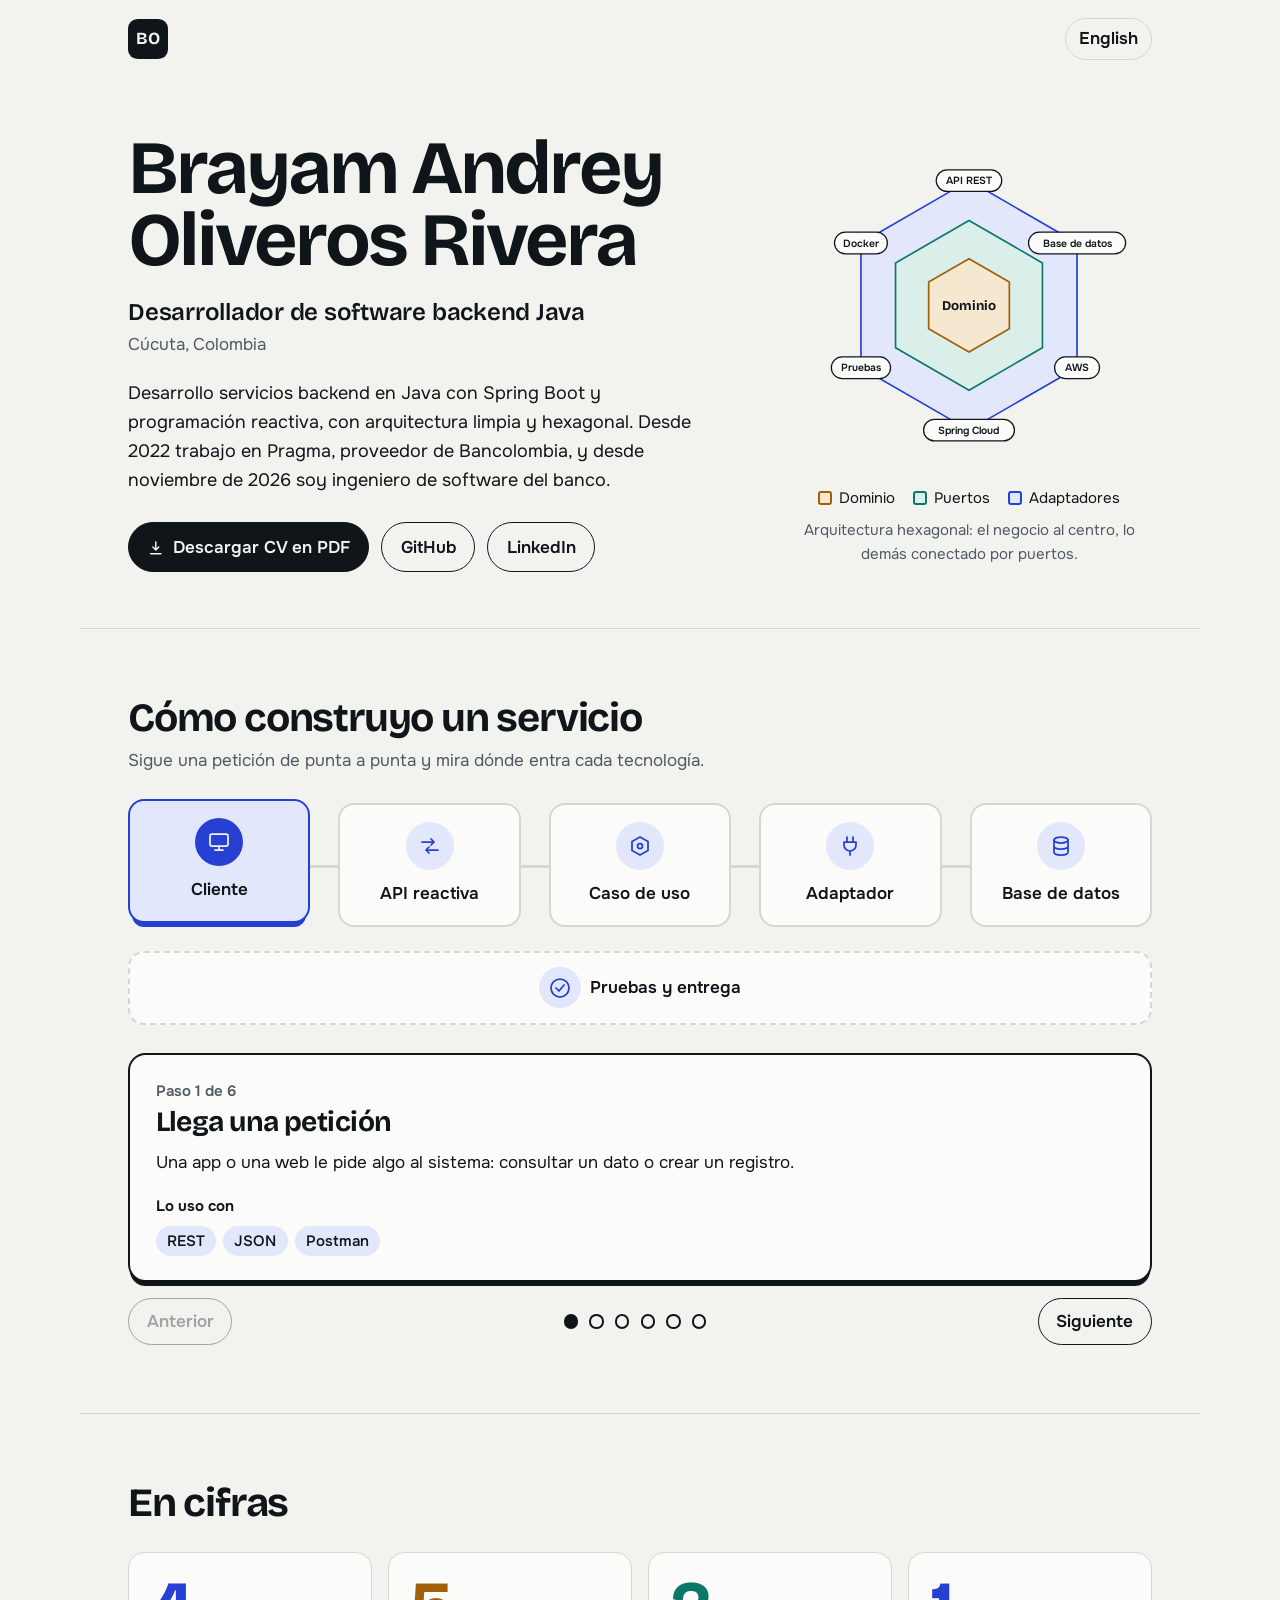
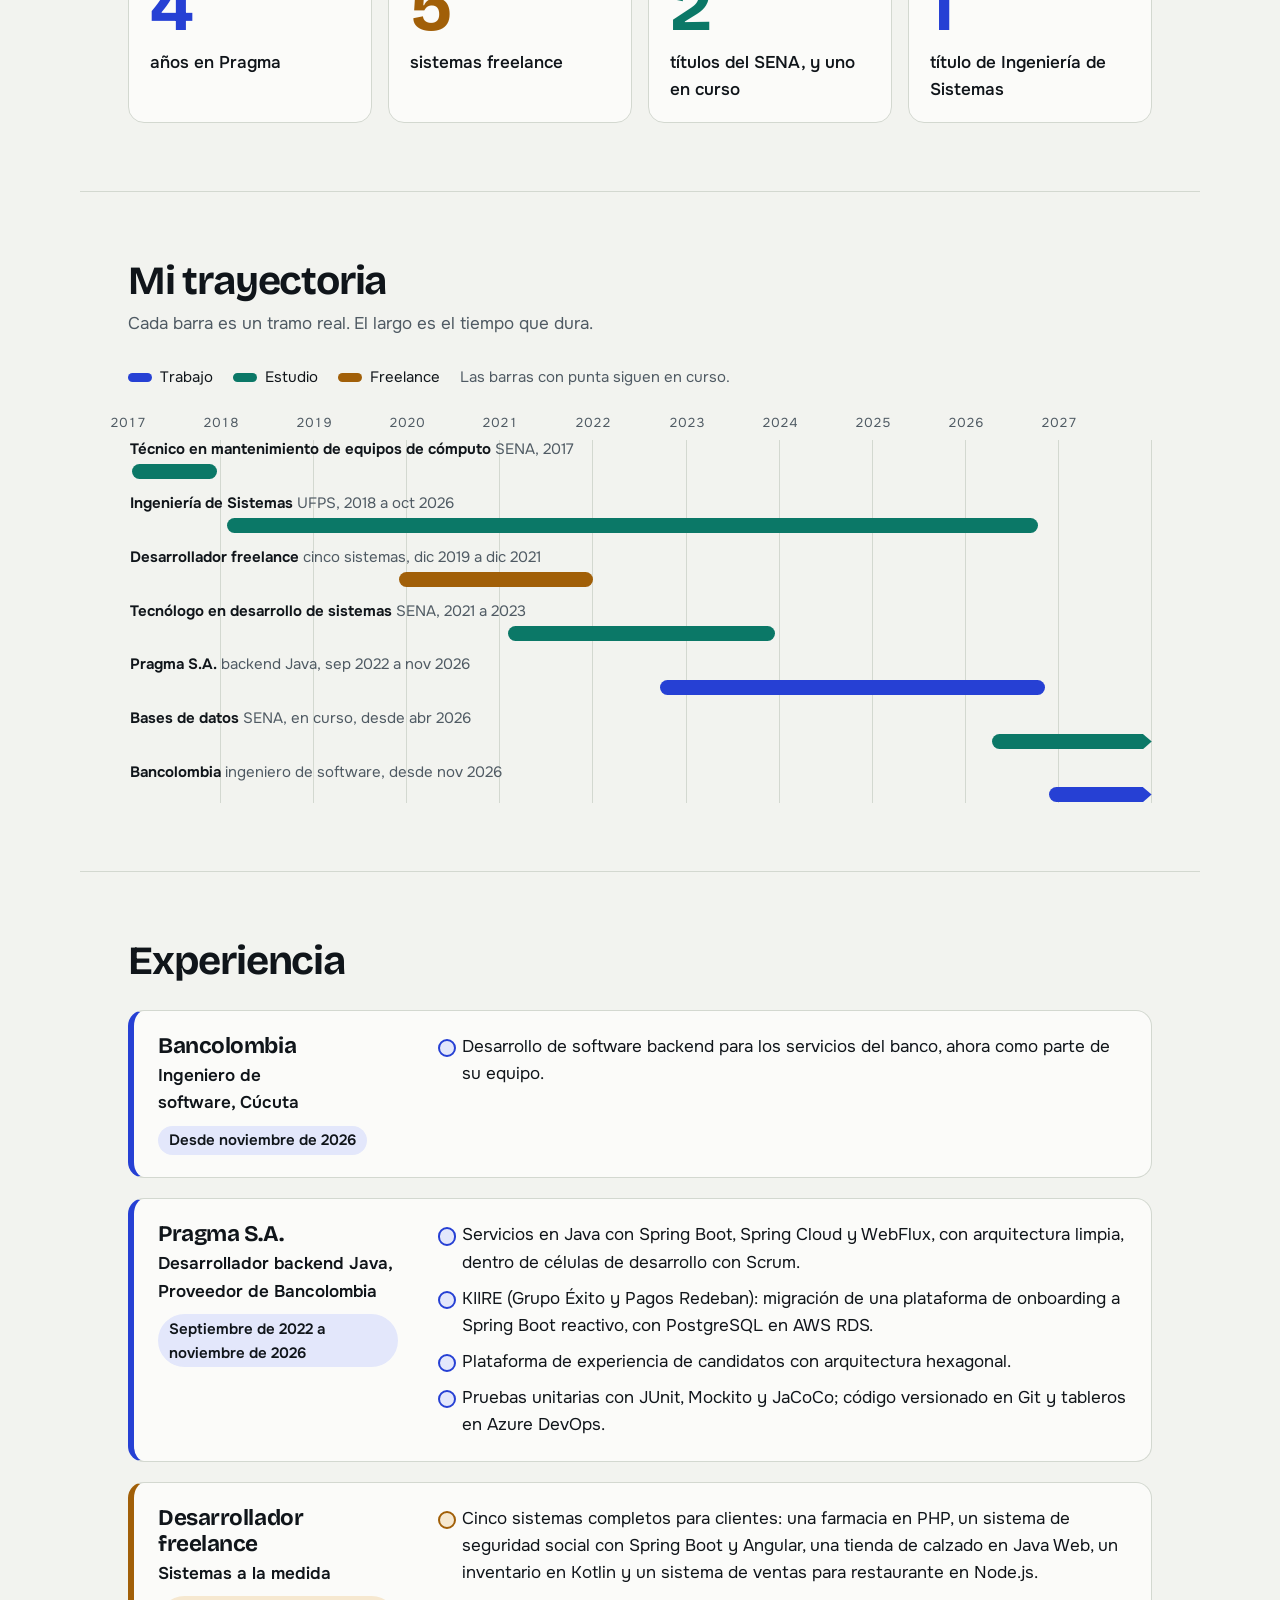
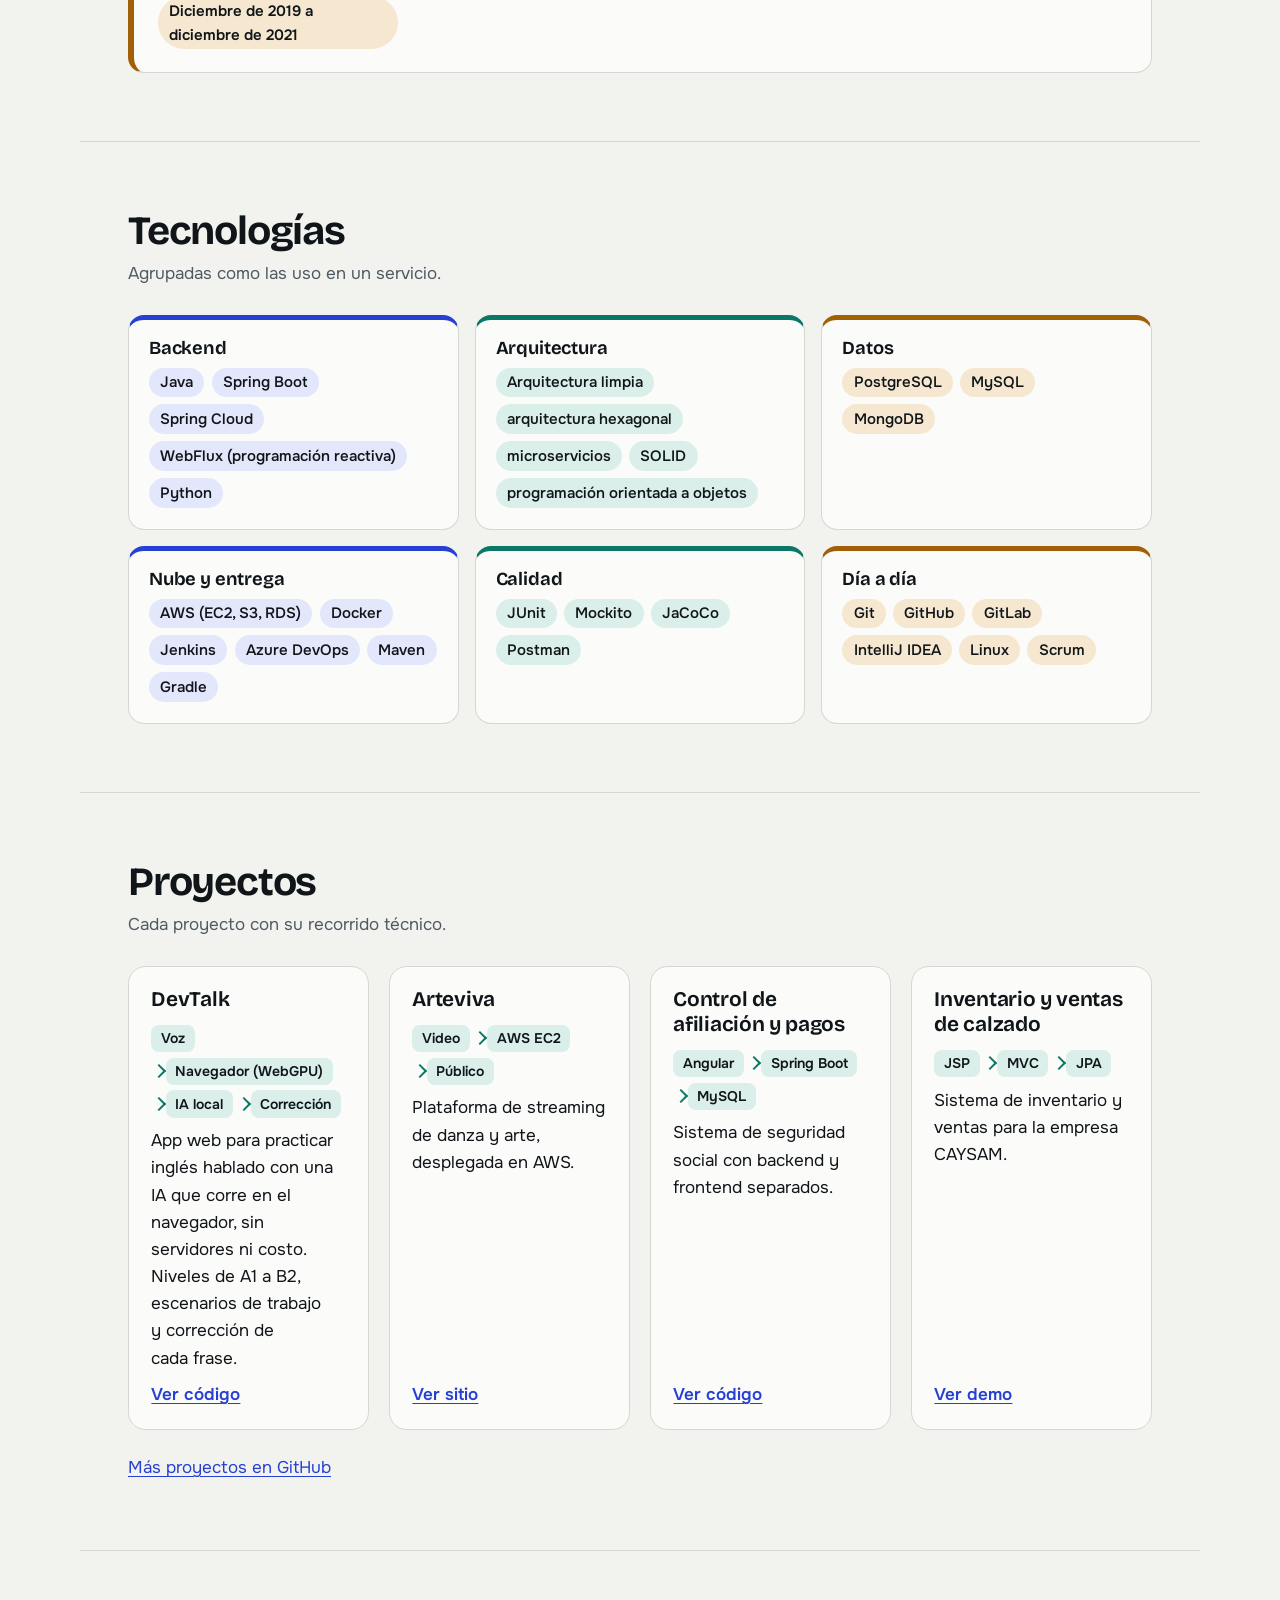
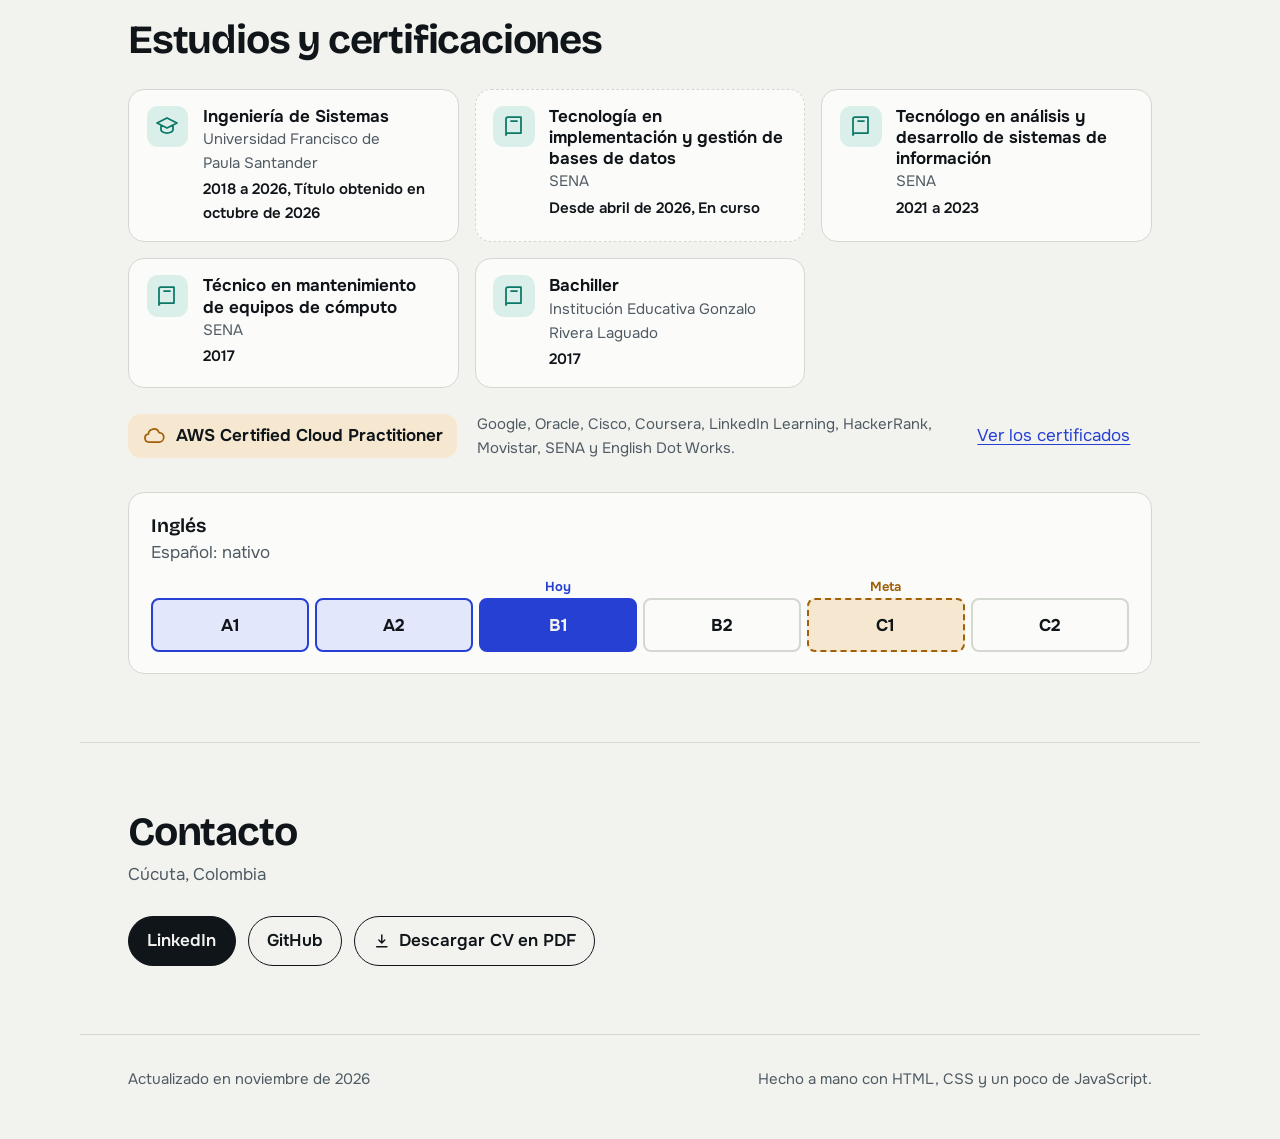
==== commit 06347514: "Currículum como guía visual: diagrama paso a paso, cifras, experiencia completa y escala de inglés" ====
--- a/index.html
+++ b/index.html
@@ -7,25 +7,23 @@
 <meta name="description" content="Currículum de Brayam Andrey Oliveros Rivera, ingeniero de software backend con Java y Spring Boot. Cúcuta, Colombia.">
 <meta name="color-scheme" content="light dark">
 <meta name="theme-color" content="#F2F3EF" media="(prefers-color-scheme: light)">
-<meta name="theme-color" content="#0B0F14" media="(prefers-color-scheme: dark)">
+<meta name="theme-color" content="#0D1115" media="(prefers-color-scheme: dark)">
 <meta property="og:title" content="Brayam Oliveros | Desarrollador backend Java">
 <meta property="og:description" content="Currículum de Brayam Andrey Oliveros Rivera, ingeniero de software backend con Java y Spring Boot. Cúcuta, Colombia.">
 <meta property="og:type" content="profile">
 <link rel="icon" href="assets/favicon.svg" type="image/svg+xml">
-<link rel="preload" href="assets/fonts/pixelify.woff2" as="font" type="font/woff2" crossorigin>
+<link rel="preload" href="assets/fonts/bricolage.woff2" as="font" type="font/woff2" crossorigin>
 <link rel="preload" href="assets/fonts/onest.woff2" as="font" type="font/woff2" crossorigin>
-<style>@font-face{font-family:"Onest";src:url("assets/fonts/onest.woff2") format("woff2");font-weight:100 900;font-style:normal;font-display:swap}@font-face{font-family:"Pixelify Sans";src:url("assets/fonts/pixelify.woff2") format("woff2");font-weight:400 700;font-style:normal;font-display:swap}:root{color-scheme:light dark;--paper:light-dark(#F2F3EF,#0B0F14);--card:light-dark(#FBFBF9,#131A21);--ink:light-dark(#10151A,#E9EDF0);--muted:light-dark(#4F5A63,#9DA8B1);--line:light-dark(#CFD4CC,#26303A);--link:light-dark(#2640D4,#8499FF);--shadow:light-dark(#10151A,#000);--scr:#0E1530;--scr2:#17214D;--scrline:#34448F;--scrink:#EEF1FF;--scrmuted:#AEB8E8;--blue:#8499FF;--teal:#4FCDB4;--amber:#EAAE4E;--gold:#FFD34D;--px:"Pixelify Sans","Onest",system-ui,sans-serif;--body:"Onest",system-ui,-apple-system,"Segoe UI",sans-serif;--gutter:clamp(1.25rem,5vw,3rem)}*{box-sizing:border-box}html{-webkit-text-size-adjust:100%;scroll-behavior:smooth}body{margin:0;background:var(--paper);color:var(--ink);font:400 1.0625rem/1.6 var(--body);text-wrap:pretty;-webkit-font-smoothing:antialiased}h1,h2,h3,p,ul,ol,dl,dd,figure{margin:0;padding:0}*{font-variant-ligatures:none!important}ul,ol{list-style:none}a{color:var(--link);text-underline-offset:.18em}:focus-visible{outline:3px solid var(--gold);outline-offset:3px;box-shadow:0 0 0 6px var(--ink)}.skip{position:absolute;left:-999px;top:.5rem;background:var(--ink);color:var(--paper);padding:.5rem 1rem;z-index:10}.skip:focus{left:.5rem}.wrap{max-width:70rem;margin-inline:auto;padding-inline:var(--gutter)}svg.sp{image-rendering:pixelated;shape-rendering:crispEdges;display:block}.kind-work{--c:var(--blue)}.kind-study{--c:var(--teal)}.kind-free{--c:var(--amber)}.hud{position:sticky;top:0;z-index:5;background:color-mix(in srgb,var(--paper) 90%,transparent);backdrop-filter:blur(8px);border-bottom:2px solid var(--ink)}.bar{display:flex;align-items:center;gap:1rem;padding-block:.6rem}.mark{display:grid;place-items:center;inline-size:2.5rem;block-size:2.5rem;background:var(--ink);color:var(--paper);font:700 1.05rem/1 var(--px);text-decoration:none}.xp{display:none;flex:1;align-items:center;gap:.75rem;font:700 .95rem/1 var(--body);min-inline-size:0}.js .xp{display:flex}.xp b{color:var(--ink)}.xpbar{flex:1;max-inline-size:16rem;block-size:1rem;border:2px solid var(--ink);background:var(--card);padding:2px}.xpbar i{display:block;block-size:100%;inline-size:var(--p,0%);background:var(--gold);transition:inline-size .5s steps(8)}.lang{margin-inline-start:auto;color:var(--ink);text-decoration:none;font-weight:600;padding:.35rem .8rem;border:2px solid var(--ink)}.lang:hover{background:var(--ink);color:var(--paper)}.hero{display:grid;gap:2.5rem 3.5rem;grid-template-columns:minmax(0,1.1fr) minmax(0,.9fr);align-items:center;padding-block:clamp(2rem,6vw,4.5rem)}.hero h1{font:700 clamp(2.3rem,1rem + 5.2vw,4.3rem)/.98 var(--px);letter-spacing:-.01em}.hero h1 span{display:block}.role{margin-top:1.25rem;font:700 clamp(1.15rem,1rem + .8vw,1.5rem)/1.3 var(--px)}.place{color:var(--muted);margin-top:.2rem}.summary{margin-top:1.25rem;max-inline-size:36rem;font-size:1.125rem}.actions{display:flex;flex-wrap:wrap;gap:.75rem;margin-top:1.75rem}.btn{display:inline-flex;align-items:center;gap:.5rem;padding:.65rem 1.1rem;border:2px solid var(--ink);color:var(--ink);text-decoration:none;font-weight:650;background:var(--card);box-shadow:4px 4px 0 var(--shadow);transition:transform .12s,box-shadow .12s}.btn:hover{transform:translate(2px,2px);box-shadow:2px 2px 0 var(--shadow)}.btn:active{transform:translate(4px,4px);box-shadow:0 0 0 var(--shadow)}.btn.main{background:var(--gold);color:#10151A}.btn svg{inline-size:1.1rem;block-size:1.1rem}.screen{background:var(--scr);color:var(--scrink);border:3px solid var(--ink);box-shadow:6px 6px 0 var(--shadow)}.arena{position:relative;display:grid;place-items:center;padding:2.5rem 1rem 0;min-block-size:15rem;background:radial-gradient(circle at 1px 1px,var(--scrline) 1px,transparent 1.5px) 0 0/20px 20px}.hero-sprite{inline-size:8.5rem;animation:idle 1.6s steps(2) infinite}.floor{inline-size:100%;block-size:1.5rem;margin-top:0;background:repeating-linear-gradient(90deg,var(--teal) 0 16px,#3AAE98 16px 32px);border-top:3px solid var(--scr)}.coin{position:absolute;inline-size:1.6rem;color:var(--gold);animation:float 2.4s steps(4) infinite}.coin:nth-of-type(1){left:14%;top:22%}.coin:nth-of-type(2){right:16%;top:34%;animation-delay:.8s}.coin:nth-of-type(3){left:30%;top:10%;animation-delay:1.5s;inline-size:1.2rem}@keyframes idle{50%{transform:translateY(-.4rem)}}@keyframes float{50%{transform:translateY(-.55rem)}}.sheet{padding:1.1rem 1.3rem 1.3rem}.sheet h2{font:700 1rem/1 var(--body);color:var(--gold);margin-bottom:.75rem}.sheet dl{display:grid;gap:.45rem}.sheet div{display:grid;grid-template-columns:5.5rem 1fr;gap:.75rem;font-size:.9375rem}.sheet dt{color:var(--scrmuted)}.sheet dd{color:var(--scrink)}.block{padding-block:clamp(2.25rem,6vw,4rem)}.block+.block{border-top:2px solid var(--line)}h2.title{font:700 clamp(1.5rem,1.1rem + 1.4vw,2.1rem)/1.1 var(--px)}.intro{color:var(--muted);margin-top:.5rem;max-inline-size:36rem}.sec-head{margin-bottom:1.5rem}.board{position:relative;padding:3.2rem clamp(1rem,3vw,2rem) 2rem;background:radial-gradient(circle at 1px 1px,var(--scrline) 1px,transparent 1.5px) 0 0/22px 22px,var(--scr)}.path{display:grid;grid-template-columns:repeat(4,minmax(0,1fr));gap:3rem 1.5rem}.path>li{position:relative}.path>li:not(:nth-child(4n))::after{content:"";position:absolute;left:100%;top:50%;inline-size:1.5rem;border-top:3px dashed var(--scrline)}.tile{position:relative;display:flex;flex-direction:column;gap:.3rem;block-size:100%;min-block-size:9.5rem;padding:.9rem .9rem 1rem;background:var(--scr2);color:var(--scrink);border:3px solid var(--scrline);text-decoration:none;transition:border-color .15s,transform .15s}.tile:hover{border-color:var(--c,var(--gold));transform:translateY(-3px)}.tile[aria-current=step]{border-color:var(--c,var(--gold));box-shadow:0 0 0 3px var(--scr),0 0 0 6px var(--c,var(--gold))}.tile .n{font:700 .9rem/1 var(--body);color:var(--c,var(--gold))}.tile .ic{inline-size:1.7rem;color:var(--c,var(--gold));margin-bottom:.15rem}.tile .t{font-weight:650;line-height:1.25}.tile .d{color:var(--scrmuted);font-size:.875rem;margin-top:auto}.tile .star{position:absolute;top:.55rem;right:.55rem;inline-size:1.15rem;color:var(--gold);display:none}.tile.seen .star{display:block}.chest{--c:var(--gold);border-style:dashed}.chest .ic-open{display:block}.chest .ic-lock{display:none}.js .chest[data-locked] .ic-open{display:none}.js .chest[data-locked] .ic-lock{display:block}.js .chest:not([data-locked]){border-style:solid;animation:glow 1.2s steps(2) infinite}@keyframes glow{50%{box-shadow:0 0 0 4px var(--scr),0 0 0 7px var(--gold)}}.pawn{position:absolute;left:0;top:0;inline-size:3rem;margin:-3.7rem 0 0 -1.5rem;pointer-events:none;z-index:3;display:none;transition:transform .5s cubic-bezier(.3,.7,.3,1)}.js .pawn{display:block}.pawn svg{inline-size:100%;block-size:auto}.pawn.moving svg{animation:hop .5s}@keyframes hop{50%{transform:translateY(-1.1rem)}}.hint{margin-top:1.25rem;color:var(--scrmuted);font-size:.9375rem}.quests{margin-top:1.75rem;display:grid;gap:1.25rem}.quest{padding:1.4rem 1.6rem;background:var(--scr);color:var(--scrink);border:3px solid var(--c,var(--gold));box-shadow:6px 6px 0 var(--shadow);animation:pop .25s ease-out}@keyframes pop{from{transform:scale(.98);opacity:.4}}.quest h3{font:700 clamp(1.3rem,1.1rem + .8vw,1.7rem)/1.15 var(--px)}.quest .meta{color:var(--scrmuted);margin-top:.3rem}.quest .tag{display:inline-block;margin-bottom:.6rem;padding:.1rem .55rem;background:var(--gold);color:#10151A;font:700 .8rem/1.5 var(--body)}.quest .lv{display:block;margin-bottom:.35rem;font:700 .9rem/1 var(--body);color:var(--c,var(--gold))}.quest p.body{margin-top:.9rem;max-inline-size:44rem}.pts{margin-top:.9rem;display:grid;gap:.5rem;max-inline-size:44rem}.pts li{position:relative;padding-inline-start:1.2rem}.pts li::before{content:"";position:absolute;left:0;top:.62em;inline-size:.5rem;block-size:.5rem;background:var(--c,var(--gold))}.loot-h{margin-top:1.1rem;font:700 .9rem/1 var(--body);color:var(--gold)}.loot{display:flex;flex-wrap:wrap;gap:.5rem;margin-top:.55rem}.loot li{padding:.15rem .6rem;border:2px solid var(--c,var(--gold));background:var(--scr2);font-size:.9rem}.quest.intro{display:none}.js .quest.intro:not([hidden]){display:block}.quest.chest-panel{--c:var(--gold)}.quest.chest-panel .locked{display:none}.js .quest.chest-panel:not([data-open]) .locked{display:block}.js .quest.chest-panel:not([data-open]) .opened{display:none}.quest .actions{margin-top:1.1rem}.quest .btn{box-shadow:4px 4px 0 #000}.shake{animation:shake .35s}@keyframes shake{25%{transform:translateX(-6px)}75%{transform:translateX(6px)}}.burst{position:absolute;inline-size:1.2rem;color:var(--gold);pointer-events:none;z-index:4;animation:burst 1s ease-out forwards}@keyframes burst{to{transform:translate(var(--dx),var(--dy));opacity:0}}.inv{display:grid;gap:1.25rem;grid-template-columns:repeat(auto-fit,minmax(min(100%,19rem),1fr))}.slot{padding:1rem 1.1rem 1.2rem;background:var(--card);border:2px solid var(--ink);box-shadow:4px 4px 0 var(--shadow)}.slot h3{font:700 1.05rem/1 var(--px);color:var(--c)}.slot ul{display:flex;flex-wrap:wrap;gap:.45rem;margin-top:.85rem}.slot li{padding:.15rem .6rem;border:2px solid var(--c);font-size:.9375rem}.slot.k0{--c:var(--link)}.slot.k1{--c:light-dark(#0B7867,#4FCDB4)}.slot.k2{--c:light-dark(#A15F08,#EAAE4E)}.badges{display:grid;gap:1rem;grid-template-columns:repeat(auto-fit,minmax(min(100%,15rem),1fr))}.badge{display:flex;gap:.9rem;align-items:center;padding:.9rem 1rem;background:var(--card);border:2px solid var(--ink)}.badge .gem{flex:none;display:grid;place-items:center;inline-size:3rem;block-size:3rem;background:var(--scr);color:var(--gold)}.badge .gem svg{inline-size:1.7rem}.badge b{display:block;font-weight:650;line-height:1.25}.badge span{color:var(--muted);font-size:.9rem}.badge.locked{border-style:dashed}.badge.locked .gem{color:var(--scrmuted)}.missions{display:grid;gap:1.25rem;grid-template-columns:repeat(auto-fit,minmax(min(100%,15rem),1fr))}.mission{display:flex;flex-direction:column;gap:.5rem;padding:1.2rem 1.3rem;background:var(--card);border:2px solid var(--ink);box-shadow:4px 4px 0 var(--shadow)}.mission:first-child{grid-column:1/-1;background:var(--scr);color:var(--scrink);border-color:var(--gold)}.mission:first-child .stack{color:var(--scrmuted)}.mission:first-child a{color:var(--gold)}.mission h3{font:700 1.25rem/1.2 var(--px)}.mission .stack{color:var(--muted);font-size:.9375rem}.mission p:not(.stack){flex:1}.mission a{font-weight:650;align-self:flex-start}.more{margin-top:1.5rem}.foot{padding-block:2rem 3rem;border-top:2px solid var(--ink);color:var(--muted);font-size:.9375rem;display:flex;flex-wrap:wrap;gap:.5rem 2rem;justify-content:space-between}.print-cv{display:none}@media (max-width:52rem){.hero{grid-template-columns:1fr}.path{grid-template-columns:repeat(2,minmax(0,1fr));gap:3rem 1.25rem}.path>li::after{display:none}.path>li:nth-child(odd):not(:last-child)::after{display:block;inline-size:1.25rem}.xp .lab{display:none}}@media (max-width:30rem){.sheet div{grid-template-columns:1fr;gap:.1rem}.quest{padding:1.1rem 1.1rem}}@media (prefers-reduced-motion:reduce){html{scroll-behavior:auto}.hero-sprite,.coin,.chest,.shake,.pawn.moving svg,.quest{animation:none!important}.pawn,.xpbar i,.btn,.tile{transition:none}}@page{size:A4;margin:13mm 15mm}@media print{:root{color-scheme:light}html,body{background:#fff;color:#000}body{font-size:9.6pt;line-height:1.38}a{color:#000;text-decoration:none}.screen-only{display:none!important}.print-cv{display:block}.print-cv h1{font:700 24pt/1 var(--body);letter-spacing:-.02em}.print-cv .role{font:600 12pt/1.3 var(--body);margin-top:.35rem}.print-cv .place{color:#000;margin-top:0}.print-cv .summary{font-size:10pt;margin-top:.45rem;max-inline-size:none}.print-cv .contact{margin-top:.4rem;font-size:9pt}.print-cv section{padding-block:.8rem 0;margin-top:.8rem;border-top:.6pt solid #999}.print-cv h2{font:700 12pt/1.1 var(--body);margin-bottom:.35rem}.print-cv h3{font:650 10.5pt/1.25 var(--body)}.print-cv h3 span{font-weight:500}.print-cv h3 span::before{content:" | "}.entry{display:grid;grid-template-columns:36mm 1fr;gap:.1rem 1.2rem;padding-block:.45rem;break-inside:avoid}.entry+.entry{border-top:.6pt dashed #999}.entry ul{margin-top:.2rem;display:grid;gap:.15rem}.entry li{position:relative;padding-inline-start:1.1rem}.entry li::before{content:"";position:absolute;left:0;top:.62em;inline-size:.28rem;block-size:.28rem;background:#000}.skills div{display:grid;grid-template-columns:36mm 1fr;gap:.1rem 1.2rem;padding-block:.25rem}.skills dt{font-weight:650}.prj{padding:.4rem 0;border-top:.6pt dashed #999;break-inside:avoid}.prj:first-of-type{border-top:0}.prj h3{display:inline}.prj .stack{display:inline;margin-left:.4rem}.prj p+p{margin-top:0}.edu li{display:grid;grid-template-columns:36mm 1fr;gap:.1rem 1.2rem;padding-block:.3rem;break-inside:avoid}.edu b{font-weight:650}.edu .org{display:block}.two{display:grid;grid-template-columns:1fr 1fr;gap:.4rem 2rem}.two li{padding-block:.25rem}.two b{font-weight:650}.two span{display:block}.print-cv .upd{margin-top:.8rem;padding-top:.5rem;border-top:.6pt solid #999;font-size:8pt}}</style>
+<style>@font-face{font-family:"Onest";src:url("assets/fonts/onest.woff2") format("woff2");font-weight:100 900;font-style:normal;font-display:swap}@font-face{font-family:"Bricolage Grotesque";src:url("assets/fonts/bricolage.woff2") format("woff2");font-weight:200 800;font-style:normal;font-display:swap}:root{color-scheme:light dark;--paper:light-dark(#F2F3EF,#0D1115);--card:light-dark(#FBFBF9,#141A20);--ink:light-dark(#10151A,#E9EDF0);--muted:light-dark(#4F5A63,#9DA8B1);--line:light-dark(#D3D8D0,#26303A);--work:light-dark(#2640D4,#8499FF);--study:light-dark(#0B7867,#4FCDB4);--free:light-dark(#A15F08,#EAAE4E);--tint-work:light-dark(#E3E7FB,#1B2347);--tint-study:light-dark(#DAEFEA,#12302B);--tint-free:light-dark(#F6E8D0,#3A2C12);--display:"Bricolage Grotesque","Onest",system-ui,sans-serif;--body:"Onest",system-ui,-apple-system,"Segoe UI",sans-serif;--gutter:clamp(1.25rem,5vw,3rem)}*{box-sizing:border-box}html{-webkit-text-size-adjust:100%;scroll-behavior:smooth}body{margin:0;background:var(--paper);color:var(--ink);font:400 1.0625rem/1.6 var(--body);text-wrap:pretty;-webkit-font-smoothing:antialiased}h1,h2,h3,p,ul,ol,dl,dd,figure{margin:0;padding:0}ul,ol{list-style:none}a{color:var(--work);text-underline-offset:.18em}:focus-visible{outline:3px solid var(--work);outline-offset:3px;border-radius:4px}.skip{position:absolute;left:-999px;top:.5rem;background:var(--ink);color:var(--paper);padding:.5rem 1rem;border-radius:6px;z-index:10}.skip:focus{left:.5rem}.wrap{max-width:70rem;margin-inline:auto;padding-inline:var(--gutter)}.kind-work{--c:var(--work);--t:var(--tint-work)}.kind-study{--c:var(--study);--t:var(--tint-study)}.kind-free{--c:var(--free);--t:var(--tint-free)}.ic{inline-size:1.5rem;block-size:1.5rem;fill:none;stroke:currentColor;stroke-width:1.75;stroke-linecap:round;stroke-linejoin:round}.bar{display:flex;align-items:center;justify-content:space-between;padding-block:1.1rem}.mark{display:grid;place-items:center;inline-size:2.5rem;block-size:2.5rem;border-radius:.6rem;background:var(--ink);color:var(--paper);font:700 1.0625rem/1 var(--display);text-decoration:none;letter-spacing:-.02em}.lang{color:var(--ink);text-decoration:none;font-weight:600;padding:.4rem .8rem;border:1.5px solid var(--line);border-radius:999px}.lang:hover{border-color:var(--ink)}.hero{display:grid;gap:2rem 3rem;grid-template-columns:minmax(0,1.25fr) minmax(0,.75fr);align-items:center;padding-block:clamp(1.5rem,5vw,3.5rem) clamp(2rem,5vw,3.5rem)}.hero h1{font:700 clamp(2.7rem,1rem + 5.4vw,4.7rem)/.95 var(--display);letter-spacing:-.04em;text-wrap:balance;font-variation-settings:"opsz" 96}.hero h1 span{display:block}.role{margin-top:1.3rem;font:600 clamp(1.15rem,1rem + .8vw,1.5rem)/1.3 var(--display);letter-spacing:-.01em}.place{color:var(--muted);margin-top:.2rem}.summary{margin-top:1.3rem;max-inline-size:36rem;font-size:1.125rem}.actions{display:flex;flex-wrap:wrap;gap:.75rem;margin-top:1.75rem}.btn{display:inline-flex;align-items:center;gap:.5rem;padding:.65rem 1.15rem;border-radius:999px;border:1.5px solid var(--ink);color:var(--ink);text-decoration:none;font-weight:600}.btn:hover{background:var(--ink);color:var(--paper)}.btn.main{background:var(--ink);color:var(--paper)}.btn.main:hover{background:transparent;color:var(--ink)}.btn svg{inline-size:1.1rem;block-size:1.1rem}.art{margin:0}.art svg{display:block;inline-size:100%;block-size:auto;overflow:visible}.art figcaption{color:var(--muted);font-size:.9375rem;margin-top:.5rem;text-align:center}.hex-out{fill:var(--tint-work);stroke:var(--work)}.hex-mid{fill:var(--tint-study);stroke:var(--study)}.hex-in{fill:var(--tint-free);stroke:var(--free)}.hex-out,.hex-mid,.hex-in{stroke-width:2}.hex-core{font:700 16px var(--display);fill:var(--ink);text-anchor:middle}.pill rect{fill:var(--card);stroke:var(--ink);stroke-width:1.5}.pill text{font:600 12.5px var(--body);fill:var(--ink);text-anchor:middle}.legend{display:flex;flex-wrap:wrap;justify-content:center;gap:.4rem 1.1rem;margin-top:.9rem;font-size:.9375rem}.legend li{display:flex;align-items:center;gap:.45rem}.legend i{inline-size:.9rem;block-size:.9rem;border-radius:3px;border:2px solid var(--c);background:var(--t)}.ring-in{animation:pulse 3.2s ease-in-out infinite;transform-origin:center;transform-box:fill-box}@keyframes pulse{50%{transform:scale(1.05)}}.block{padding-block:clamp(2.5rem,6vw,4.25rem);border-top:1px solid var(--line)}.sec-head{margin-bottom:1.75rem}h2{font:700 clamp(1.7rem,1.2rem + 1.7vw,2.5rem)/1.05 var(--display);letter-spacing:-.03em}.intro{color:var(--muted);margin-top:.5rem;max-inline-size:36rem}.nodes{display:grid;grid-template-columns:repeat(5,minmax(0,1fr));gap:1.75rem}.nodes>li{position:relative}.nodes>li:not(:last-child)::after{content:"";position:absolute;left:100%;top:50%;inline-size:1.75rem;border-top:3px solid var(--line);transition:border-color .3s}.nodes>li.done:not(:last-child)::after{border-color:var(--work)}.node{display:flex;flex-direction:column;align-items:center;gap:.6rem;inline-size:100%;padding:1.1rem .6rem;background:var(--card);color:var(--ink);border:2px solid var(--line);border-radius:1rem;font:inherit;font-weight:600;text-align:center;cursor:pointer;transition:border-color .25s,background .25s,transform .25s}.node .ci{display:grid;place-items:center;inline-size:3rem;block-size:3rem;border-radius:50%;background:var(--tint-work);color:var(--work);transition:background .25s,color .25s}.node:hover{border-color:var(--work)}.node.done{border-color:var(--work)}.node.done .ci{background:var(--work);color:var(--paper)}.node.on{border-color:var(--work);background:var(--tint-work);transform:translateY(-4px);box-shadow:0 8px 0 -4px var(--work)}.node.on .ci{background:var(--work);color:var(--paper)}.band{margin-top:1.5rem;flex-direction:row;justify-content:center;border-style:dashed;padding:.9rem 1.2rem}.band .ci{inline-size:2.6rem;block-size:2.6rem;flex:none}.stepper{margin-top:1.75rem;display:grid;gap:1rem}.step{padding:1.5rem 1.6rem;background:var(--card);border:2px solid var(--ink);border-radius:1.1rem;box-shadow:0 6px 0 -2px var(--ink);animation:pop .3s ease-out}@keyframes pop{from{opacity:.3;transform:translateY(6px)}}.step .count{color:var(--muted);font-size:.9375rem;font-weight:600}.step h3{font:700 clamp(1.3rem,1.1rem + .9vw,1.75rem)/1.15 var(--display);letter-spacing:-.02em;margin-top:.2rem}.step p.what{margin-top:.7rem;max-inline-size:44rem}.uses-h{margin-top:1.1rem;font-weight:650;font-size:.9375rem}.chips{display:flex;flex-wrap:wrap;gap:.45rem;margin-top:.5rem}.chips li{padding:.18rem .7rem;border-radius:999px;background:var(--tint-work);color:var(--ink);font-size:.9375rem;font-weight:550}.real{margin-top:1.1rem;padding:.7rem 1rem;border-inline-start:4px solid var(--free);background:var(--tint-free);border-radius:0 .6rem .6rem 0;max-inline-size:44rem}.real b{font-weight:700}.ctrl{display:none;align-items:center;gap:.9rem}.js .ctrl{display:flex}.js .step[hidden]{display:none}.dots{display:flex;gap:.1rem;margin-inline:auto}.dots button{position:relative;inline-size:1.5rem;block-size:1.5rem;padding:0;border:0;background:transparent;cursor:pointer}.dots button::before{content:"";position:absolute;inset:.3rem;border-radius:50%;border:2px solid var(--ink)}.dots button[aria-current=step]::before{background:var(--ink)}.cbtn{padding:.55rem 1.1rem;border-radius:999px;border:1.5px solid var(--ink);background:transparent;color:var(--ink);font:inherit;font-weight:600;cursor:pointer}.cbtn:hover:not(:disabled){background:var(--ink);color:var(--paper)}.cbtn:disabled{opacity:.35;cursor:default}.steps{display:grid;gap:1rem}.stats{display:grid;gap:1rem;grid-template-columns:repeat(auto-fit,minmax(12rem,1fr))}.stat{padding:1.2rem 1.3rem;background:var(--card);border:1.5px solid var(--line);border-radius:1rem}.stat b{display:block;font:700 clamp(3rem,2rem + 3vw,4.5rem)/1 var(--display);letter-spacing:-.05em;color:var(--work)}.stat:nth-child(2) b{color:var(--free)}.stat:nth-child(3) b{color:var(--study)}.stat span{display:block;margin-top:.4rem;font-weight:550}.tlegend{display:flex;flex-wrap:wrap;gap:.4rem 1.25rem;margin-bottom:1.5rem;font-size:.9375rem}.tlegend li{display:flex;align-items:center;gap:.5rem}.tlegend i{inline-size:1.5rem;block-size:.6rem;border-radius:999px;background:var(--c)}.tlegend .note{color:var(--muted)}.years{position:relative;block-size:1.4rem;margin-bottom:.25rem;color:var(--muted);font-size:.8125rem;font-variant-numeric:tabular-nums}.years span{position:absolute;inset-block-start:0;left:var(--x);translate:-50% 0}.rows{position:relative;display:grid;gap:.9rem;background:repeating-linear-gradient(to right,transparent 0,transparent calc(100%/var(--n) - 1px),var(--line) calc(100%/var(--n) - 1px),var(--line) calc(100%/var(--n)))}.row{display:grid;gap:.3rem}.row .what{font-size:.9375rem;line-height:1.3;padding-inline:.15rem}.row .what b{font-weight:650}.row .what span{color:var(--muted)}.lane{position:relative;block-size:.95rem}.span-bar{position:absolute;inset-block:0;left:var(--s);inline-size:max(var(--w),.9%);background:var(--c);border-radius:999px;transform-origin:left center;animation:draw .8s cubic-bezier(.2,.75,.2,1) both;animation-delay:calc(var(--i)*90ms + 150ms)}.span-bar.open{border-radius:999px 0 0 999px;clip-path:polygon(0 0,calc(100% - .55rem) 0,100% 50%,calc(100% - .55rem) 100%,0 100%)}@keyframes draw{from{transform:scaleX(0)}to{transform:scaleX(1)}}.jobs{display:grid;gap:1.25rem}.job{display:grid;gap:.8rem 2.5rem;grid-template-columns:minmax(0,15rem) minmax(0,1fr);padding:1.4rem 1.5rem;background:var(--card);border:1.5px solid var(--line);border-inline-start:6px solid var(--c);border-radius:1rem}.job h3{font:700 1.4rem/1.15 var(--display);letter-spacing:-.02em}.jrole{font-weight:600;margin-top:.2rem}.jwhen{display:inline-block;margin-top:.6rem;padding:.15rem .7rem;border-radius:999px;background:var(--t);font-size:.9375rem;font-weight:600}.jpts{display:grid;gap:.55rem;align-content:start}.jpts li{position:relative;padding-inline-start:1.5rem}.jpts li::before{content:"";position:absolute;left:0;top:.35em;inline-size:.9rem;block-size:.9rem;border-radius:50%;background:var(--t);border:2px solid var(--c)}.layers{display:grid;gap:1rem;grid-template-columns:repeat(auto-fit,minmax(min(100%,20rem),1fr))}.layer{padding:1.1rem 1.25rem 1.3rem;background:var(--card);border:1.5px solid var(--line);border-radius:1rem;border-top:5px solid var(--c)}.layer h3{font:650 1.15rem/1.2 var(--display);letter-spacing:-.01em}.layer .chips li{background:var(--t)}.l0{--c:var(--work);--t:var(--tint-work)}.l1{--c:var(--study);--t:var(--tint-study)}.l2{--c:var(--free);--t:var(--tint-free)}.projects{display:grid;gap:1.25rem;grid-template-columns:repeat(auto-fit,minmax(min(100%,14.5rem),1fr))}.project{display:flex;flex-direction:column;gap:.6rem;padding:1.3rem 1.4rem;background:var(--card);border:1.5px solid var(--line);border-radius:1.1rem}.project h3{font:650 1.3rem/1.2 var(--display);letter-spacing:-.015em}.project p.txt{flex:1}.project a{font-weight:600;align-self:flex-start}.flow{display:flex;flex-wrap:wrap;align-items:center;gap:.35rem .2rem;margin-top:.15rem}.flow li{display:flex;align-items:center;padding:.15rem .6rem;border-radius:.5rem;background:var(--tint-study);font-size:.875rem;font-weight:600}.flow li+li{margin-inline-start:.9rem;position:relative}.flow li+li::before{content:"";position:absolute;left:-.75rem;top:50%;inline-size:.5rem;block-size:.5rem;border-top:2px solid var(--study);border-right:2px solid var(--study);transform:translateY(-50%) rotate(45deg)}.more{margin-top:1.5rem}.edu{display:grid;gap:1rem;grid-template-columns:repeat(auto-fit,minmax(min(100%,17rem),1fr))}.deg{display:flex;gap:.9rem;padding:1rem 1.1rem;background:var(--card);border:1.5px solid var(--line);border-radius:1rem}.deg .ci{flex:none;display:grid;place-items:center;inline-size:2.6rem;block-size:2.6rem;border-radius:.7rem;background:var(--t);color:var(--c)}.deg b{display:block;font-weight:650;line-height:1.25}.deg span{display:block;color:var(--muted);font-size:.9375rem}.deg .when{color:var(--ink);font-weight:600;margin-top:.15rem}.deg.ongoing{border-style:dashed}.en{margin-top:2rem;padding:1.3rem 1.4rem;background:var(--card);border:1.5px solid var(--line);border-radius:1rem}.en h3{font:650 1.2rem/1.2 var(--display)}.en p{color:var(--muted);margin-top:.15rem}.scale{display:grid;grid-template-columns:repeat(6,1fr);gap:.4rem;margin-top:2rem}.scale li{position:relative;padding:.7rem 0;text-align:center;font-weight:700;border-radius:.5rem;border:2px solid var(--line)}.scale li.reached{background:var(--tint-work);border-color:var(--work)}.scale li.now{background:var(--work);color:var(--paper);border-color:var(--work)}.scale li.goal{border:2px dashed var(--free);background:var(--tint-free)}.scale small{position:absolute;left:50%;top:-1.45rem;translate:-50% 0;font-size:.8125rem;font-weight:650;white-space:nowrap}.scale .now small{color:var(--work)}.scale .goal small{color:var(--free)}.cnote{color:var(--muted);font-size:.9375rem;max-inline-size:30rem}.certs{margin-top:1.5rem;display:flex;flex-wrap:wrap;gap:.75rem 1.25rem;align-items:center}.cert{display:inline-flex;align-items:center;gap:.6rem;padding:.55rem .9rem;border-radius:.8rem;background:var(--tint-free);font-weight:650}.cert .ic{color:var(--free)}.foot{padding-block:2rem 3rem;border-top:1px solid var(--line);color:var(--muted);font-size:.9375rem;display:flex;flex-wrap:wrap;gap:.5rem 2rem;justify-content:space-between}.print-cv{display:none}@media (max-width:56rem){.job{grid-template-columns:1fr}.hero{grid-template-columns:1fr}.art{max-inline-size:26rem}.nodes{grid-template-columns:1fr;gap:1.4rem}.nodes>li:not(:last-child)::after{left:50%;top:100%;inline-size:0;block-size:1.4rem;border-top:0;border-left:3px solid var(--line)}.nodes>li.done:not(:last-child)::after{border-left-color:var(--work)}.node{flex-direction:row;justify-content:flex-start;text-align:start;padding:.8rem 1rem}.years span:nth-child(even){display:none}}@media (max-width:30rem){.scale{gap:.25rem}.step{padding:1.2rem 1.1rem}}@media (prefers-reduced-motion:reduce){html{scroll-behavior:auto}.span-bar,.ring-in,.step{animation:none!important}.node,.node .ci,.nodes>li::after{transition:none}}@page{size:A4;margin:13mm 15mm}@media print{:root{color-scheme:light}html,body{background:#fff;color:#000}body{font-size:9.6pt;line-height:1.38}a{color:#000;text-decoration:none}.screen-only{display:none!important}.print-cv{display:block}.print-cv h1{font:700 24pt/1 var(--display);letter-spacing:-.02em}.print-cv .role{font:600 12pt/1.3 var(--display);margin-top:.35rem}.print-cv .place{color:#000;margin-top:0}.print-cv .summary{font-size:10pt;margin-top:.45rem;max-inline-size:none}.print-cv .contact{margin-top:.4rem;font-size:9pt}.print-cv section{padding-block:.8rem 0;margin-top:.8rem;border-top:.6pt solid #999}.print-cv h2{font:700 12pt/1.1 var(--display);margin-bottom:.35rem}.print-cv h3{font:650 10.5pt/1.25 var(--display)}.print-cv h3 span{font-weight:500}.print-cv h3 span::before{content:" | "}.entry{display:grid;grid-template-columns:36mm 1fr;gap:.1rem 1.2rem;padding-block:.45rem;break-inside:avoid}.entry+.entry{border-top:.6pt dashed #999}.entry ul{margin-top:.2rem;display:grid;gap:.15rem}.entry li{position:relative;padding-inline-start:1.1rem}.entry li::before{content:"";position:absolute;left:0;top:.62em;inline-size:.28rem;block-size:.28rem;background:#000}.skills div{display:grid;grid-template-columns:36mm 1fr;gap:.1rem 1.2rem;padding-block:.25rem}.skills dt{font-weight:650}.prj{padding:.4rem 0;border-top:.6pt dashed #999;break-inside:avoid}.prj:first-of-type{border-top:0}.prj h3{display:inline}.prj .stack{display:inline;margin-left:.4rem}.edu-p li{display:grid;grid-template-columns:36mm 1fr;gap:.1rem 1.2rem;padding-block:.3rem;break-inside:avoid}.edu-p b{font-weight:650}.edu-p .org{display:block}.two{display:grid;grid-template-columns:1fr 1fr;gap:.4rem 2rem}.two li{padding-block:.25rem}.two b{font-weight:650}.two span{display:block}.print-cv .upd{margin-top:.8rem;padding-top:.5rem;border-top:.6pt solid #999;font-size:8pt}}</style>
 <script type="application/ld+json">{"@context":"https://schema.org","@type":"Person","name":"Brayam Andrey Oliveros Rivera","jobTitle":"Desarrollador de software backend Java","address":{"@type":"PostalAddress","addressLocality":"Cúcuta","addressCountry":"CO"},"alumniOf":{"@type":"CollegeOrUniversity","name":"Universidad Francisco de Paula Santander"},"sameAs":["https://github.com/AndreyRivera13","https://www.linkedin.com/in/brayam-andrey-oliveros-rivera-00a514200/"]}</script>
 </head>
 <body id="top">
-<svg width="0" height="0" style="position:absolute" aria-hidden="true" focusable="false"><symbol id="s-hero" viewBox="0 0 12 15"><rect x="4" y="0" width="4" height="1" fill="#6B4630"/><rect x="3" y="1" width="6" height="1" fill="#6B4630"/><rect x="2" y="2" width="8" height="1" fill="#6B4630"/><rect x="2" y="3" width="1" height="1" fill="#6B4630"/><rect x="3" y="3" width="6" height="1" fill="#E8B48A"/><rect x="9" y="3" width="1" height="1" fill="#6B4630"/><rect x="2" y="4" width="2" height="1" fill="#E8B48A"/><rect x="4" y="4" width="1" height="1" fill="#10151A"/><rect x="5" y="4" width="2" height="1" fill="#E8B48A"/><rect x="7" y="4" width="1" height="1" fill="#10151A"/><rect x="8" y="4" width="2" height="1" fill="#E8B48A"/><rect x="2" y="5" width="8" height="1" fill="#E8B48A"/><rect x="3" y="6" width="6" height="1" fill="#E8B48A"/><rect x="2" y="7" width="8" height="1" fill="#4D6BFF"/><rect x="1" y="8" width="10" height="1" fill="#4D6BFF"/><rect x="1" y="9" width="1" height="1" fill="#E8B48A"/><rect x="2" y="9" width="8" height="1" fill="#4D6BFF"/><rect x="10" y="9" width="1" height="1" fill="#E8B48A"/><rect x="1" y="10" width="1" height="1" fill="#E8B48A"/><rect x="2" y="10" width="2" height="1" fill="#4D6BFF"/><rect x="4" y="10" width="4" height="1" fill="#3248C4"/><rect x="8" y="10" width="2" height="1" fill="#4D6BFF"/><rect x="10" y="10" width="1" height="1" fill="#E8B48A"/><rect x="2" y="11" width="8" height="1" fill="#4D6BFF"/><rect x="2" y="12" width="3" height="1" fill="#2B3445"/><rect x="7" y="12" width="3" height="1" fill="#2B3445"/><rect x="2" y="13" width="3" height="1" fill="#2B3445"/><rect x="7" y="13" width="3" height="1" fill="#2B3445"/><rect x="2" y="14" width="3" height="1" fill="#EEF1FF"/><rect x="7" y="14" width="3" height="1" fill="#EEF1FF"/></symbol><symbol id="s-coin" viewBox="0 0 10 8"><rect x="2" y="0" width="6" height="1" fill="currentColor"/><rect x="1" y="1" width="8" height="1" fill="currentColor"/><rect x="0" y="2" width="4" height="1" fill="currentColor"/><rect x="6" y="2" width="4" height="1" fill="currentColor"/><rect x="0" y="3" width="3" height="1" fill="currentColor"/><rect x="4" y="3" width="2" height="1" fill="currentColor"/><rect x="7" y="3" width="3" height="1" fill="currentColor"/><rect x="0" y="4" width="3" height="1" fill="currentColor"/><rect x="4" y="4" width="2" height="1" fill="currentColor"/><rect x="7" y="4" width="3" height="1" fill="currentColor"/><rect x="0" y="5" width="4" height="1" fill="currentColor"/><rect x="6" y="5" width="4" height="1" fill="currentColor"/><rect x="1" y="6" width="8" height="1" fill="currentColor"/><rect x="2" y="7" width="6" height="1" fill="currentColor"/></symbol><symbol id="s-star" viewBox="0 0 11 9"><rect x="5" y="0" width="1" height="1" fill="currentColor"/><rect x="4" y="1" width="3" height="1" fill="currentColor"/><rect x="4" y="2" width="3" height="1" fill="currentColor"/><rect x="0" y="3" width="11" height="1" fill="currentColor"/><rect x="1" y="4" width="9" height="1" fill="currentColor"/><rect x="2" y="5" width="7" height="1" fill="currentColor"/><rect x="2" y="6" width="7" height="1" fill="currentColor"/><rect x="1" y="7" width="4" height="1" fill="currentColor"/><rect x="6" y="7" width="4" height="1" fill="currentColor"/><rect x="1" y="8" width="2" height="1" fill="currentColor"/><rect x="8" y="8" width="2" height="1" fill="currentColor"/></symbol><symbol id="s-lock" viewBox="0 0 10 9"><rect x="3" y="0" width="4" height="1" fill="currentColor"/><rect x="2" y="1" width="2" height="1" fill="currentColor"/><rect x="6" y="1" width="2" height="1" fill="currentColor"/><rect x="2" y="2" width="1" height="1" fill="currentColor"/><rect x="7" y="2" width="1" height="1" fill="currentColor"/><rect x="0" y="3" width="10" height="1" fill="currentColor"/><rect x="0" y="4" width="10" height="1" fill="currentColor"/><rect x="0" y="5" width="4" height="1" fill="currentColor"/><rect x="6" y="5" width="4" height="1" fill="currentColor"/><rect x="0" y="6" width="4" height="1" fill="currentColor"/><rect x="6" y="6" width="4" height="1" fill="currentColor"/><rect x="0" y="7" width="10" height="1" fill="currentColor"/><rect x="0" y="8" width="10" height="1" fill="currentColor"/></symbol><symbol id="s-chest" viewBox="0 0 12 8"><rect x="1" y="0" width="10" height="1" fill="currentColor"/><rect x="0" y="1" width="12" height="1" fill="currentColor"/><rect x="0" y="2" width="1" height="1" fill="currentColor"/><rect x="11" y="2" width="1" height="1" fill="currentColor"/><rect x="0" y="3" width="12" height="1" fill="currentColor"/><rect x="0" y="4" width="1" height="1" fill="currentColor"/><rect x="5" y="4" width="2" height="1" fill="currentColor"/><rect x="11" y="4" width="1" height="1" fill="currentColor"/><rect x="0" y="5" width="1" height="1" fill="currentColor"/><rect x="5" y="5" width="2" height="1" fill="currentColor"/><rect x="11" y="5" width="1" height="1" fill="currentColor"/><rect x="0" y="6" width="1" height="1" fill="currentColor"/><rect x="11" y="6" width="1" height="1" fill="currentColor"/><rect x="0" y="7" width="12" height="1" fill="currentColor"/></symbol><symbol id="s-cloud" viewBox="0 0 12 6"><rect x="3" y="0" width="4" height="1" fill="currentColor"/><rect x="2" y="1" width="6" height="1" fill="currentColor"/><rect x="9" y="1" width="2" height="1" fill="currentColor"/><rect x="1" y="2" width="11" height="1" fill="currentColor"/><rect x="0" y="3" width="12" height="1" fill="currentColor"/><rect x="0" y="4" width="12" height="1" fill="currentColor"/><rect x="1" y="5" width="10" height="1" fill="currentColor"/></symbol><symbol id="s-gem" viewBox="0 0 10 6"><rect x="1" y="0" width="8" height="1" fill="currentColor"/><rect x="0" y="1" width="10" height="1" fill="currentColor"/><rect x="1" y="2" width="8" height="1" fill="currentColor"/><rect x="2" y="3" width="6" height="1" fill="currentColor"/><rect x="3" y="4" width="4" height="1" fill="currentColor"/><rect x="4" y="5" width="2" height="1" fill="currentColor"/></symbol><symbol id="s-chip" viewBox="0 0 10 7"><rect x="0" y="0" width="10" height="1" fill="currentColor"/><rect x="0" y="1" width="1" height="1" fill="currentColor"/><rect x="2" y="1" width="2" height="1" fill="currentColor"/><rect x="5" y="1" width="2" height="1" fill="currentColor"/><rect x="8" y="1" width="2" height="1" fill="currentColor"/><rect x="0" y="2" width="10" height="1" fill="currentColor"/><rect x="0" y="3" width="1" height="1" fill="currentColor"/><rect x="2" y="3" width="2" height="1" fill="currentColor"/><rect x="5" y="3" width="2" height="1" fill="currentColor"/><rect x="8" y="3" width="2" height="1" fill="currentColor"/><rect x="0" y="4" width="10" height="1" fill="currentColor"/><rect x="0" y="5" width="1" height="1" fill="currentColor"/><rect x="2" y="5" width="2" height="1" fill="currentColor"/><rect x="5" y="5" width="2" height="1" fill="currentColor"/><rect x="8" y="5" width="2" height="1" fill="currentColor"/><rect x="0" y="6" width="10" height="1" fill="currentColor"/></symbol><symbol id="s-book" viewBox="0 0 10 7"><rect x="0" y="0" width="9" height="1" fill="currentColor"/><rect x="0" y="1" width="1" height="1" fill="currentColor"/><rect x="8" y="1" width="1" height="1" fill="currentColor"/><rect x="0" y="2" width="1" height="1" fill="currentColor"/><rect x="2" y="2" width="5" height="1" fill="currentColor"/><rect x="8" y="2" width="1" height="1" fill="currentColor"/><rect x="0" y="3" width="1" height="1" fill="currentColor"/><rect x="8" y="3" width="1" height="1" fill="currentColor"/><rect x="0" y="4" width="1" height="1" fill="currentColor"/><rect x="2" y="4" width="5" height="1" fill="currentColor"/><rect x="8" y="4" width="1" height="1" fill="currentColor"/><rect x="0" y="5" width="1" height="1" fill="currentColor"/><rect x="8" y="5" width="1" height="1" fill="currentColor"/><rect x="0" y="6" width="9" height="1" fill="currentColor"/></symbol></svg>
 <div class="screen-only">
 <a class="skip" href="#contenido">Saltar al contenido</a>
-<header class="hud"><div class="wrap bar">
+<header class="wrap bar">
 <a class="mark" href="#top" aria-label="BO, Brayam Oliveros">BO</a>
-<p class="xp"><span>XP <b id="xp">0</b></span><span class="xpbar" aria-hidden="true"><i id="xpbar"></i></span><span><span class="lab">Niveles </span><b id="lv">0</b>/7</span></p>
 <a class="lang" href="en/" hreflang="en" lang="en" title="Read this CV in English">English</a>
-</div></header>
+</header>
 <main id="contenido">
 <section class="wrap hero" aria-labelledby="nombre">
 <div>
@@ -34,153 +32,204 @@
 <p class="place">Cúcuta, Colombia</p>
 <p class="summary">Desarrollo servicios backend en Java con Spring Boot y programación reactiva, con arquitectura limpia y hexagonal. Desde 2022 trabajo en Pragma, proveedor de Bancolombia, y desde noviembre de 2026 soy ingeniero de software del banco.</p>
 <div class="actions">
-<a class="btn main" href="#mapa">Empezar la aventura</a>
-<a class="btn" href="Brayam-Oliveros-CV-es.pdf" download><svg viewBox="0 0 24 24" fill="none" stroke="currentColor" stroke-width="2" stroke-linecap="round" stroke-linejoin="round" aria-hidden="true"><path d="M12 4v11m0 0-4-4m4 4 4-4M5 20h14"/></svg>Descargar CV en PDF</a>
+<a class="btn main" href="Brayam-Oliveros-CV-es.pdf" download><svg viewBox="0 0 24 24" fill="none" stroke="currentColor" stroke-width="2" stroke-linecap="round" stroke-linejoin="round" aria-hidden="true"><path d="M12 4v11m0 0-4-4m4 4 4-4M5 20h14"/></svg>Descargar CV en PDF</a>
 <a class="btn" href="https://github.com/AndreyRivera13" rel="me noopener">GitHub</a>
 <a class="btn" href="https://www.linkedin.com/in/brayam-andrey-oliveros-rivera-00a514200/" rel="me noopener">LinkedIn</a>
 
 </div>
 </div>
-<div class="screen">
-<div class="arena"><svg class="sp coin" viewBox="0 0 10 8" aria-hidden="true" focusable="false"><use href="#s-coin"/></svg><svg class="sp coin" viewBox="0 0 10 8" aria-hidden="true" focusable="false"><use href="#s-coin"/></svg><svg class="sp coin" viewBox="0 0 10 8" aria-hidden="true" focusable="false"><use href="#s-coin"/></svg><svg class="sp hero-sprite" viewBox="0 0 12 15" aria-hidden="true" focusable="false"><use href="#s-hero"/></svg></div>
-<div class="floor"></div>
-<div class="sheet"><h2>Ficha del personaje</h2><dl><div><dt>Clase</dt><dd>Desarrollador backend Java</dd></div><div><dt>Base</dt><dd>Cúcuta, Colombia</dd></div><div><dt>Equipo</dt><dd>Bancolombia</dd></div><div><dt>Idiomas</dt><dd>Español nativo, inglés B1 camino a C1</dd></div></dl></div>
-</div>
-</section>
-<section class="wrap block" id="mapa" aria-labelledby="h-map">
-<div class="sec-head"><h2 class="title" id="h-map">Mapa de niveles</h2><p class="intro">Toca un nivel o usa las flechas ← →. Visita los siete para abrir el cofre.</p></div>
-<div class="screen board" data-levels="7">
-<div class="pawn" aria-hidden="true"><svg class="sp " viewBox="0 0 12 15" aria-hidden="true" focusable="false"><use href="#s-hero"/></svg></div>
-<ol class="path">
-<li><a class="tile kind-study" href="#nivel-1" data-i="0">
-<svg class="sp ic" viewBox="0 0 10 7" aria-hidden="true" focusable="false"><use href="#s-book"/></svg><svg class="sp star" viewBox="0 0 11 9" aria-hidden="true" focusable="false"><use href="#s-star"/></svg>
-<span class="n">Nivel 1</span><span class="t">Técnico en cómputo</span><span class="d">2017</span></a></li>
-<li><a class="tile kind-study" href="#nivel-2" data-i="1">
-<svg class="sp ic" viewBox="0 0 10 7" aria-hidden="true" focusable="false"><use href="#s-book"/></svg><svg class="sp star" viewBox="0 0 11 9" aria-hidden="true" focusable="false"><use href="#s-star"/></svg>
-<span class="n">Nivel 2</span><span class="t">Ingeniería de Sistemas</span><span class="d">2018 a oct 2026</span></a></li>
-<li><a class="tile kind-free" href="#nivel-3" data-i="2">
-<svg class="sp ic" viewBox="0 0 10 8" aria-hidden="true" focusable="false"><use href="#s-coin"/></svg><svg class="sp star" viewBox="0 0 11 9" aria-hidden="true" focusable="false"><use href="#s-star"/></svg>
-<span class="n">Nivel 3</span><span class="t">Freelance</span><span class="d">dic 2019 a dic 2021</span></a></li>
-<li><a class="tile kind-study" href="#nivel-4" data-i="3">
-<svg class="sp ic" viewBox="0 0 10 7" aria-hidden="true" focusable="false"><use href="#s-book"/></svg><svg class="sp star" viewBox="0 0 11 9" aria-hidden="true" focusable="false"><use href="#s-star"/></svg>
-<span class="n">Nivel 4</span><span class="t">Tecnólogo en sistemas</span><span class="d">2021 a 2023</span></a></li>
-<li><a class="tile kind-work" href="#nivel-5" data-i="4">
-<svg class="sp ic" viewBox="0 0 10 7" aria-hidden="true" focusable="false"><use href="#s-chip"/></svg><svg class="sp star" viewBox="0 0 11 9" aria-hidden="true" focusable="false"><use href="#s-star"/></svg>
-<span class="n">Nivel 5</span><span class="t">Pragma</span><span class="d">sep 2022 a nov 2026</span></a></li>
-<li><a class="tile kind-study" href="#nivel-6" data-i="5">
-<svg class="sp ic" viewBox="0 0 10 7" aria-hidden="true" focusable="false"><use href="#s-book"/></svg><svg class="sp star" viewBox="0 0 11 9" aria-hidden="true" focusable="false"><use href="#s-star"/></svg>
-<span class="n">Nivel 6</span><span class="t">Bases de datos</span><span class="d">desde abr 2026</span></a></li>
-<li><a class="tile kind-work" href="#nivel-7" data-i="6">
-<svg class="sp ic" viewBox="0 0 10 7" aria-hidden="true" focusable="false"><use href="#s-chip"/></svg><svg class="sp star" viewBox="0 0 11 9" aria-hidden="true" focusable="false"><use href="#s-star"/></svg>
-<span class="n">Nivel 7</span><span class="t">Bancolombia</span><span class="d">desde 24 nov 2026</span></a></li>
-<li><a class="tile chest" href="#cofre" data-i="7" data-locked>
-<svg class="sp ic ic-open" viewBox="0 0 12 8" aria-hidden="true" focusable="false"><use href="#s-chest"/></svg><svg class="sp ic ic-lock" viewBox="0 0 10 9" aria-hidden="true" focusable="false"><use href="#s-lock"/></svg>
-<span class="n">Cofre final</span><span class="t">Trabajemos juntos</span></a></li>
+<figure class="art">
+<svg viewBox="0 0 440 400" role="img" aria-label="Arquitectura hexagonal: el negocio al centro, lo demás conectado por puertos.">
+<polygon class="hex-out" points="220.0,50.0 349.9,125.0 349.9,275.0 220.0,350.0 90.1,275.0 90.1,125.0"/>
+<polygon class="hex-mid" points="220.0,98.0 308.3,149.0 308.3,251.0 220.0,302.0 131.7,251.0 131.7,149.0"/>
+<g class="ring-in"><polygon class="hex-in" points="220.0,144.0 268.5,172.0 268.5,228.0 220.0,256.0 171.5,228.0 171.5,172.0"/></g>
+<text class="hex-core" x="220" y="205">Dominio</text>
+<g class="pill"><rect x="180.6" y="37.0" width="78.8" height="26" rx="13"/><text x="220.0" y="54.5">API REST</text></g><g class="pill"><rect x="291.5" y="112.0" width="116.8" height="26" rx="13"/><text x="349.9" y="129.5">Base de datos</text></g><g class="pill"><rect x="322.9" y="262.0" width="54.0" height="26" rx="13"/><text x="349.9" y="279.5">AWS</text></g><g class="pill"><rect x="165.4" y="337.0" width="109.2" height="26" rx="13"/><text x="220.0" y="354.5">Spring Cloud</text></g><g class="pill"><rect x="54.5" y="262.0" width="71.2" height="26" rx="13"/><text x="90.1" y="279.5">Pruebas</text></g><g class="pill"><rect x="58.3" y="112.0" width="63.6" height="26" rx="13"/><text x="90.1" y="129.5">Docker</text></g>
+</svg>
+<ul class="legend"><li class="kind-free"><i></i>Dominio</li><li class="kind-study"><i></i>Puertos</li><li class="kind-work"><i></i>Adaptadores</li></ul>
+<figcaption>Arquitectura hexagonal: el negocio al centro, lo demás conectado por puertos.</figcaption>
+</figure>
+</section>
+
+<section class="wrap block" id="servicio" aria-labelledby="h-flow">
+<div class="sec-head"><h2 id="h-flow">Cómo construyo un servicio</h2><p class="intro">Sigue una petición de punta a punta y mira dónde entra cada tecnología.</p></div>
+<div class="flowbox" data-steps="6">
+<ol class="nodes">
+<li><button type="button" class="node" data-step="0">
+<span class="ci"><svg class="ic" viewBox="0 0 24 24" aria-hidden="true" focusable="false"><rect x="3" y="4" width="18" height="12" rx="2"/><path d="M8 20h8M12 16v4"/></svg></span><span>Cliente</span></button></li>
+<li><button type="button" class="node" data-step="1">
+<span class="ci"><svg class="ic" viewBox="0 0 24 24" aria-hidden="true" focusable="false"><path d="M4 8h12m0 0-3-3m3 3-3 3M20 16H8m0 0 3-3m-3 3 3 3"/></svg></span><span>API reactiva</span></button></li>
+<li><button type="button" class="node" data-step="2">
+<span class="ci"><svg class="ic" viewBox="0 0 24 24" aria-hidden="true" focusable="false"><path d="M12 3l8 4.5v9L12 21l-8-4.5v-9z"/><circle cx="12" cy="12" r="2.5"/></svg></span><span>Caso de uso</span></button></li>
+<li><button type="button" class="node" data-step="3">
+<span class="ci"><svg class="ic" viewBox="0 0 24 24" aria-hidden="true" focusable="false"><path d="M9 3v5M15 3v5M6 8h12v3a6 6 0 0 1-12 0zM12 17v4"/></svg></span><span>Adaptador</span></button></li>
+<li><button type="button" class="node" data-step="4">
+<span class="ci"><svg class="ic" viewBox="0 0 24 24" aria-hidden="true" focusable="false"><ellipse cx="12" cy="6" rx="7" ry="3"/><path d="M5 6v12c0 1.7 3.1 3 7 3s7-1.3 7-3V6M5 12c0 1.7 3.1 3 7 3s7-1.3 7-3"/></svg></span><span>Base de datos</span></button></li>
 </ol>
-</div>
-<div class="quests" aria-live="polite">
-<article class="quest intro" data-intro><h3>Listo para jugar</h3><p class="body">Toca el nivel 1 para empezar a recorrer mi trayectoria.</p></article>
-<article class="quest kind-study" id="nivel-1" data-i="0">
-
-<h3><span class="lv">Nivel 1</span>Técnico en mantenimiento de equipos de cómputo</h3>
-<p class="meta">SENA, 2017</p>
-<p class="body">El punto de partida: formación técnica en el SENA.</p><p class="loot-h">Botín</p><ul class="loot"><li>Técnico SENA</li></ul>
-</article>
-<article class="quest kind-study" id="nivel-2" data-i="1">
-
-<h3><span class="lv">Nivel 2</span>Ingeniería de Sistemas</h3>
-<p class="meta">Universidad Francisco de Paula Santander, 2018 a oct 2026</p>
-<p class="body">La carrera completa en la UFPS. Título obtenido el 8 de octubre de 2026.</p><p class="loot-h">Botín</p><ul class="loot"><li>Ingeniero de Sistemas</li></ul>
-</article>
-<article class="quest kind-free" id="nivel-3" data-i="2">
-
-<h3><span class="lv">Nivel 3</span>Desarrollador freelance</h3>
-<p class="meta">Sistemas a la medida, dic 2019 a dic 2021</p>
-<p class="body">Cinco sistemas completos para clientes: una farmacia en PHP, un sistema de seguridad social con Spring Boot y Angular, una tienda de calzado en Java Web, un inventario en Kotlin y un sistema de ventas para restaurante en Node.js.</p><p class="loot-h">Botín</p><ul class="loot"><li>PHP</li><li>Spring Boot</li><li>Angular</li><li>Java Web</li><li>Kotlin</li><li>Node.js</li></ul>
-</article>
-<article class="quest kind-study" id="nivel-4" data-i="3">
-
-<h3><span class="lv">Nivel 4</span>Tecnólogo en análisis y desarrollo de sistemas de información</h3>
-<p class="meta">SENA, 2021 a 2023</p>
-<p class="body">Formación tecnológica en desarrollo de software, completada en 2023.</p><p class="loot-h">Botín</p><ul class="loot"><li>Tecnólogo SENA</li></ul>
-</article>
-<article class="quest kind-work" id="nivel-5" data-i="4">
-
-<h3><span class="lv">Nivel 5</span>Pragma S.A.</h3>
-<p class="meta">Desarrollador backend Java, proveedor de Bancolombia, sep 2022 a nov 2026</p>
-<ul class="pts"><li>Servicios en Java con Spring Boot, Spring Cloud y WebFlux, con arquitectura limpia, dentro de células de desarrollo con Scrum.</li><li>KIIRE (Grupo Éxito y Pagos Redeban): migración de una plataforma de onboarding a Spring Boot reactivo, con PostgreSQL en AWS RDS.</li><li>Plataforma de experiencia de candidatos con arquitectura hexagonal.</li><li>Pruebas unitarias con JUnit, Mockito y JaCoCo; código en Git y tableros en Azure DevOps.</li></ul><p class="loot-h">Botín</p><ul class="loot"><li>Java</li><li>Spring Boot</li><li>Spring Cloud</li><li>WebFlux</li><li>PostgreSQL</li><li>AWS RDS</li><li>JUnit</li><li>Mockito</li><li>JaCoCo</li><li>Azure DevOps</li><li>Scrum</li></ul>
-</article>
-<article class="quest kind-study" id="nivel-6" data-i="5">
-<span class="tag">En curso</span>
-<h3><span class="lv">Nivel 6</span>Tecnología en implementación y gestión de bases de datos</h3>
-<p class="meta">SENA, desde abr 2026</p>
-<p class="body">Formación en curso en el SENA, centrada en bases de datos.</p>
-</article>
-<article class="quest kind-work" id="nivel-7" data-i="6">
-<span class="tag">Próximo nivel</span>
-<h3><span class="lv">Nivel 7</span>Bancolombia</h3>
-<p class="meta">Ingeniero de software, desde 24 nov 2026</p>
-<p class="body">Desarrollo backend para los servicios del banco, ahora como parte de su equipo.</p>
-</article>
-<article class="quest chest-panel" id="cofre" data-i="7">
-<h3>Cofre final</h3>
-<p class="body locked">Cofre cerrado. Visita los siete niveles para abrirlo.</p>
-<div class="opened"><p class="body"><b>Trabajemos juntos.</b> Si quieres hablar de trabajo o de un proyecto, escríbeme por LinkedIn o revisa mi código en GitHub.</p>
-<div class="actions"><a class="btn main" href="https://www.linkedin.com/in/brayam-andrey-oliveros-rivera-00a514200/" rel="me noopener">LinkedIn</a>
+<button type="button" class="node band" data-step="5"><span class="ci"><svg class="ic" viewBox="0 0 24 24" aria-hidden="true" focusable="false"><circle cx="12" cy="12" r="9"/><path d="M8 12l3 3 5-6"/></svg></span><span>Pruebas y entrega</span></button>
+<div class="stepper" aria-live="polite">
+<div class="steps">
+<article class="step" id="paso-1" data-step="0">
+<p class="count">Paso 1 de 6</p>
+<h3>Llega una petición</h3>
+<p class="what">Una app o una web le pide algo al sistema: consultar un dato o crear un registro.</p>
+<p class="uses-h">Lo uso con</p>
+<ul class="chips"><li>REST</li><li>JSON</li><li>Postman</li></ul>
+
+</article>
+<article class="step" id="paso-2" data-step="1">
+<p class="count">Paso 2 de 6</p>
+<h3>La API la recibe sin bloquearse</h3>
+<p class="what">Con WebFlux, un servicio atiende muchas peticiones a la vez sin dejar un hilo esperando cada respuesta.</p>
+<p class="uses-h">Lo uso con</p>
+<ul class="chips"><li>Spring Boot</li><li>WebFlux</li></ul>
+<p class="real"><b>Caso real.</b> La migración de la plataforma de onboarding de KIIRE a Spring Boot reactivo.</p>
+</article>
+<article class="step" id="paso-3" data-step="2">
+<p class="count">Paso 3 de 6</p>
+<h3>El caso de uso decide</h3>
+<p class="what">La lógica del negocio vive en el centro y no depende de frameworks ni de la base de datos. Así se cambia una pieza sin romper el resto.</p>
+<p class="uses-h">Lo uso con</p>
+<ul class="chips"><li>Arquitectura limpia</li><li>Hexagonal</li><li>SOLID</li></ul>
+<p class="real"><b>Caso real.</b> La plataforma de experiencia de candidatos, con arquitectura hexagonal.</p>
+</article>
+<article class="step" id="paso-4" data-step="3">
+<p class="count">Paso 4 de 6</p>
+<h3>El adaptador traduce</h3>
+<p class="what">Convierte lo que entiende el dominio en lo que entiende cada sistema externo, y al revés.</p>
+<p class="uses-h">Lo uso con</p>
+<ul class="chips"><li>Spring Cloud</li><li>Microservicios</li></ul>
+
+</article>
+<article class="step" id="paso-5" data-step="4">
+<p class="count">Paso 5 de 6</p>
+<h3>Los datos quedan guardados</h3>
+<p class="what">La información se guarda en una base de datos. Yo trabajo con relacionales y con documentos.</p>
+<p class="uses-h">Lo uso con</p>
+<ul class="chips"><li>PostgreSQL</li><li>MySQL</li><li>MongoDB</li></ul>
+<p class="real"><b>Caso real.</b> KIIRE guarda sus datos en PostgreSQL sobre AWS RDS.</p>
+</article>
+<article class="step" id="paso-6" data-step="5">
+<p class="count">Paso 6 de 6</p>
+<h3>Antes de salir, todo se prueba</h3>
+<p class="what">Pruebas unitarias, medición de cobertura y un pipeline que empaqueta y despliega.</p>
+<p class="uses-h">Lo uso con</p>
+<ul class="chips"><li>JUnit</li><li>Mockito</li><li>JaCoCo</li><li>Git</li><li>Jenkins</li><li>Azure DevOps</li><li>Docker</li><li>AWS</li></ul>
+
+</article>
+</div>
+<div class="ctrl"><button type="button" class="cbtn" data-dir="-1">Anterior</button><div class="dots"><button type="button" data-step="0" aria-label="Paso 1 de 6"></button><button type="button" data-step="1" aria-label="Paso 2 de 6"></button><button type="button" data-step="2" aria-label="Paso 3 de 6"></button><button type="button" data-step="3" aria-label="Paso 4 de 6"></button><button type="button" data-step="4" aria-label="Paso 5 de 6"></button><button type="button" data-step="5" aria-label="Paso 6 de 6"></button></div><button type="button" class="cbtn" data-dir="1">Siguiente</button></div>
+</div>
+</div>
+</section>
+
+<section class="wrap block" id="cifras" aria-labelledby="h-stats">
+<div class="sec-head"><h2 id="h-stats">En cifras</h2></div>
+<ul class="stats">
+<li class="stat"><b>4</b><span>años en Pragma</span></li>
+<li class="stat"><b>5</b><span>sistemas freelance</span></li>
+<li class="stat"><b>2</b><span>títulos del SENA, y uno en curso</span></li>
+<li class="stat"><b>1</b><span>título de Ingeniería de Sistemas</span></li>
+</ul>
+</section>
+
+<section class="wrap block" id="trayectoria" aria-labelledby="h-trace">
+<div class="sec-head"><h2 id="h-trace">Mi trayectoria</h2><p class="intro">Cada barra es un tramo real. El largo es el tiempo que dura.</p></div>
+<ul class="tlegend"><li class="kind-work"><i></i>Trabajo</li><li class="kind-study"><i></i>Estudio</li><li class="kind-free"><i></i>Freelance</li><li class="note">Las barras con punta siguen en curso.</li></ul>
+<div class="years" aria-hidden="true"><span style="--x:0.00%">2017</span><span style="--x:9.09%">2018</span><span style="--x:18.18%">2019</span><span style="--x:27.27%">2020</span><span style="--x:36.36%">2021</span><span style="--x:45.45%">2022</span><span style="--x:54.55%">2023</span><span style="--x:63.64%">2024</span><span style="--x:72.73%">2025</span><span style="--x:81.82%">2026</span><span style="--x:90.91%">2027</span></div>
+<ol class="rows" style="--n:11">
+<li class="row kind-study" style="--i:0"><p class="what"><b>Técnico en mantenimiento de equipos de cómputo</b> <span>SENA, 2017</span></p>
+<div class="lane" aria-hidden="true"><span class="span-bar" style="--s:0.39%;--w:8.29%"></span></div></li>
+<li class="row kind-study" style="--i:1"><p class="what"><b>Ingeniería de Sistemas</b> <span>UFPS, 2018 a oct 2026</span></p>
+<div class="lane" aria-hidden="true"><span class="span-bar" style="--s:9.63%;--w:79.18%"></span></div></li>
+<li class="row kind-free" style="--i:2"><p class="what"><b>Desarrollador freelance</b> <span>cinco sistemas, dic 2019 a dic 2021</span></p>
+<div class="lane" aria-hidden="true"><span class="span-bar" style="--s:26.51%;--w:18.93%"></span></div></li>
+<li class="row kind-study" style="--i:3"><p class="what"><b>Tecnólogo en desarrollo de sistemas</b> <span>SENA, 2021 a 2023</span></p>
+<div class="lane" aria-hidden="true"><span class="span-bar" style="--s:37.15%;--w:26.08%"></span></div></li>
+<li class="row kind-work" style="--i:4"><p class="what"><b>Pragma S.A.</b> <span>backend Java, sep 2022 a nov 2026</span></p>
+<div class="lane" aria-hidden="true"><span class="span-bar" style="--s:51.97%;--w:37.63%"></span></div></li>
+<li class="row kind-study" style="--i:5"><p class="what"><b>Bases de datos</b> <span>SENA, en curso, desde abr 2026</span></p>
+<div class="lane" aria-hidden="true"><span class="span-bar open" style="--s:84.40%;--w:15.60%"></span></div></li>
+<li class="row kind-work" style="--i:6"><p class="what"><b>Bancolombia</b> <span>ingeniero de software, desde nov 2026</span></p>
+<div class="lane" aria-hidden="true"><span class="span-bar open" style="--s:89.98%;--w:10.02%"></span></div></li>
+</ol>
+</section>
+
+<section class="wrap block" id="experiencia" aria-labelledby="h-exp">
+<div class="sec-head"><h2 id="h-exp">Experiencia</h2></div>
+<div class="jobs">
+<article class="job kind-work"><div class="jhead"><h3>Bancolombia</h3><p class="jrole">Ingeniero de software, Cúcuta</p><p class="jwhen">Desde noviembre de 2026</p></div>
+<ul class="jpts"><li>Desarrollo de software backend para los servicios del banco, ahora como parte de su equipo.</li></ul></article>
+<article class="job kind-work"><div class="jhead"><h3>Pragma S.A.</h3><p class="jrole">Desarrollador backend Java, Proveedor de Bancolombia</p><p class="jwhen">Septiembre de 2022 a noviembre de 2026</p></div>
+<ul class="jpts"><li>Servicios en Java con Spring Boot, Spring Cloud y WebFlux, con arquitectura limpia, dentro de células de desarrollo con Scrum.</li><li>KIIRE (Grupo Éxito y Pagos Redeban): migración de una plataforma de onboarding a Spring Boot reactivo, con PostgreSQL en AWS RDS.</li><li>Plataforma de experiencia de candidatos con arquitectura hexagonal.</li><li>Pruebas unitarias con JUnit, Mockito y JaCoCo; código versionado en Git y tableros en Azure DevOps.</li></ul></article>
+<article class="job kind-free"><div class="jhead"><h3>Desarrollador freelance</h3><p class="jrole">Sistemas a la medida</p><p class="jwhen">Diciembre de 2019 a diciembre de 2021</p></div>
+<ul class="jpts"><li>Cinco sistemas completos para clientes: una farmacia en PHP, un sistema de seguridad social con Spring Boot y Angular, una tienda de calzado en Java Web, un inventario en Kotlin y un sistema de ventas para restaurante en Node.js.</li></ul></article>
+</div>
+</section>
+
+<section class="wrap block" id="tecnologias" aria-labelledby="h-skills">
+<div class="sec-head"><h2 id="h-skills">Tecnologías</h2><p class="intro">Agrupadas como las uso en un servicio.</p></div>
+<div class="layers">
+<section class="layer l0"><h3>Backend</h3>
+<ul class="chips"><li>Java</li><li>Spring Boot</li><li>Spring Cloud</li><li>WebFlux (programación reactiva)</li><li>Python</li></ul></section>
+<section class="layer l1"><h3>Arquitectura</h3>
+<ul class="chips"><li>Arquitectura limpia</li><li>arquitectura hexagonal</li><li>microservicios</li><li>SOLID</li><li>programación orientada a objetos</li></ul></section>
+<section class="layer l2"><h3>Datos</h3>
+<ul class="chips"><li>PostgreSQL</li><li>MySQL</li><li>MongoDB</li></ul></section>
+<section class="layer l0"><h3>Nube y entrega</h3>
+<ul class="chips"><li>AWS (EC2, S3, RDS)</li><li>Docker</li><li>Jenkins</li><li>Azure DevOps</li><li>Maven</li><li>Gradle</li></ul></section>
+<section class="layer l1"><h3>Calidad</h3>
+<ul class="chips"><li>JUnit</li><li>Mockito</li><li>JaCoCo</li><li>Postman</li></ul></section>
+<section class="layer l2"><h3>Día a día</h3>
+<ul class="chips"><li>Git</li><li>GitHub</li><li>GitLab</li><li>IntelliJ IDEA</li><li>Linux</li><li>Scrum</li></ul></section>
+</div>
+</section>
+
+<section class="wrap block" id="proyectos" aria-labelledby="h-proj">
+<div class="sec-head"><h2 id="h-proj">Proyectos</h2><p class="intro">Cada proyecto con su recorrido técnico.</p></div>
+<div class="projects">
+<article class="project"><h3>DevTalk</h3>
+<ul class="flow"><li>Voz</li><li>Navegador (WebGPU)</li><li>IA local</li><li>Corrección</li></ul>
+<p class="txt">App web para practicar inglés hablado con una IA que corre en el navegador, sin servidores ni costo. Niveles de A1 a B2, escenarios de trabajo y corrección de cada frase.</p><a href="https://github.com/AndreyRivera13/Dey-English-" rel="noopener">Ver código</a></article>
+<article class="project"><h3>Arteviva</h3>
+<ul class="flow"><li>Video</li><li>AWS EC2</li><li>Público</li></ul>
+<p class="txt">Plataforma de streaming de danza y arte, desplegada en AWS.</p><a href="https://artevivax.com" rel="noopener">Ver sitio</a></article>
+<article class="project"><h3>Control de afiliación y pagos</h3>
+<ul class="flow"><li>Angular</li><li>Spring Boot</li><li>MySQL</li></ul>
+<p class="txt">Sistema de seguridad social con backend y frontend separados.</p><a href="https://github.com/AndreyRi13/seguridad-social-backend" rel="noopener">Ver código</a></article>
+<article class="project"><h3>Inventario y ventas de calzado</h3>
+<ul class="flow"><li>JSP</li><li>MVC</li><li>JPA</li></ul>
+<p class="txt">Sistema de inventario y ventas para la empresa CAYSAM.</p><a href="https://andreyri13.github.io/SistemaVentasWeb/" rel="noopener">Ver demo</a></article>
+</div>
+<p class="more"><a href="https://github.com/AndreyRivera13" rel="noopener">Más proyectos en GitHub</a></p>
+</section>
+
+<section class="wrap block" id="estudios" aria-labelledby="h-edu">
+<div class="sec-head"><h2 id="h-edu">Estudios y certificaciones</h2></div>
+<ul class="edu">
+<li class="deg kind-study"><span class="ci"><svg class="ic" viewBox="0 0 24 24" aria-hidden="true" focusable="false"><path d="M2 9l10-5 10 5-10 5zM6 11.5V16c0 1.2 2.7 3 6 3s6-1.8 6-3v-4.5"/></svg></span>
+<div><b>Ingeniería de Sistemas</b><span>Universidad Francisco de Paula Santander</span><span class="when">2018 a 2026, Título obtenido en octubre de 2026</span></div></li>
+<li class="deg kind-study ongoing"><span class="ci"><svg class="ic" viewBox="0 0 24 24" aria-hidden="true" focusable="false"><path d="M4 5a2 2 0 0 1 2-2h13v16H6a2 2 0 0 0-2 2zM4 19V5M9 7h6"/></svg></span>
+<div><b>Tecnología en implementación y gestión de bases de datos</b><span>SENA</span><span class="when">Desde abril de 2026, En curso</span></div></li>
+<li class="deg kind-study"><span class="ci"><svg class="ic" viewBox="0 0 24 24" aria-hidden="true" focusable="false"><path d="M4 5a2 2 0 0 1 2-2h13v16H6a2 2 0 0 0-2 2zM4 19V5M9 7h6"/></svg></span>
+<div><b>Tecnólogo en análisis y desarrollo de sistemas de información</b><span>SENA</span><span class="when">2021 a 2023</span></div></li>
+<li class="deg kind-study"><span class="ci"><svg class="ic" viewBox="0 0 24 24" aria-hidden="true" focusable="false"><path d="M4 5a2 2 0 0 1 2-2h13v16H6a2 2 0 0 0-2 2zM4 19V5M9 7h6"/></svg></span>
+<div><b>Técnico en mantenimiento de equipos de cómputo</b><span>SENA</span><span class="when">2017</span></div></li>
+<li class="deg kind-study"><span class="ci"><svg class="ic" viewBox="0 0 24 24" aria-hidden="true" focusable="false"><path d="M4 5a2 2 0 0 1 2-2h13v16H6a2 2 0 0 0-2 2zM4 19V5M9 7h6"/></svg></span>
+<div><b>Bachiller</b><span>Institución Educativa Gonzalo Rivera Laguado</span><span class="when">2017</span></div></li>
+</ul>
+<div class="certs"><span class="cert"><svg class="ic" viewBox="0 0 24 24" aria-hidden="true" focusable="false"><path d="M7 18a4 4 0 0 1-.6-7.96A5.5 5.5 0 0 1 17 8.5a4.75 4.75 0 0 1 0 9.5z"/></svg>AWS Certified Cloud Practitioner</span><span class="cnote">Google, Oracle, Cisco, Coursera, LinkedIn Learning, HackerRank, Movistar, SENA y English Dot Works.</span><a href="https://drive.google.com/drive/folders/1ChN9TC4Efbrgn9RN4CzIQiXWH7MsUarj?usp=sharing" rel="noopener">Ver los certificados</a></div>
+<div class="en"><h3>Inglés</h3><p>Español: nativo</p>
+<ol class="scale" aria-label="Intermedio (B1), practicando para llegar a C1"><li class="reached">A1</li><li class="reached">A2</li><li class="now"><small>Hoy</small>B1</li><li class="">B2</li><li class="goal"><small>Meta</small>C1</li><li class="">C2</li></ol></div>
+</section>
+<section class="wrap block" id="contacto" aria-labelledby="h-contact">
+<div class="sec-head"><h2 id="h-contact">Contacto</h2><p class="intro">Cúcuta, Colombia</p></div>
+<div class="actions">
+<a class="btn main" href="https://www.linkedin.com/in/brayam-andrey-oliveros-rivera-00a514200/" rel="me noopener">LinkedIn</a>
 <a class="btn" href="https://github.com/AndreyRivera13" rel="me noopener">GitHub</a>
-<a class="btn" href="Brayam-Oliveros-CV-es.pdf" download><svg viewBox="0 0 24 24" fill="none" stroke="currentColor" stroke-width="2" stroke-linecap="round" stroke-linejoin="round" aria-hidden="true"><path d="M12 4v11m0 0-4-4m4 4 4-4M5 20h14"/></svg>PDF</a>
-</div></div>
-</article>
-</div>
-</section>
-<section class="wrap block" id="inventario" aria-labelledby="h-inv">
-<div class="sec-head"><h2 class="title" id="h-inv">Inventario</h2><p class="intro">Las herramientas que uso a diario.</p></div>
-<div class="inv">
-<section class="slot k0"><h3>Backend</h3>
-<ul><li>Java</li><li>Spring Boot</li><li>Spring Cloud</li><li>WebFlux (programación reactiva)</li><li>Python</li></ul></section>
-<section class="slot k1"><h3>Arquitectura</h3>
-<ul><li>Arquitectura limpia</li><li>arquitectura hexagonal</li><li>microservicios</li><li>SOLID</li><li>programación orientada a objetos</li></ul></section>
-<section class="slot k2"><h3>Datos</h3>
-<ul><li>PostgreSQL</li><li>MySQL</li><li>MongoDB</li></ul></section>
-<section class="slot k0"><h3>Nube y entrega</h3>
-<ul><li>AWS (EC2, S3, RDS)</li><li>Docker</li><li>Jenkins</li><li>Azure DevOps</li><li>Maven</li><li>Gradle</li></ul></section>
-<section class="slot k1"><h3>Calidad</h3>
-<ul><li>JUnit</li><li>Mockito</li><li>JaCoCo</li><li>Postman</li></ul></section>
-<section class="slot k2"><h3>Día a día</h3>
-<ul><li>Git</li><li>GitHub</li><li>GitLab</li><li>IntelliJ IDEA</li><li>Linux</li><li>Scrum</li></ul></section>
-</div>
-</section>
-<section class="wrap block" id="logros" aria-labelledby="h-logros">
-<div class="sec-head"><h2 class="title" id="h-logros">Logros</h2></div>
-<ul class="badges">
-<li class="badge"><span class="gem"><svg class="sp " viewBox="0 0 12 6" aria-hidden="true" focusable="false"><use href="#s-cloud"/></svg></span>
-<div><b>AWS Certified Cloud Practitioner</b><span>Certificación obtenida</span></div></li>
-<li class="badge"><span class="gem"><svg class="sp " viewBox="0 0 10 6" aria-hidden="true" focusable="false"><use href="#s-gem"/></svg></span>
-<div><b>Ingeniero de Sistemas</b><span>UFPS, octubre de 2026</span></div></li>
-<li class="badge"><span class="gem"><svg class="sp " viewBox="0 0 11 9" aria-hidden="true" focusable="false"><use href="#s-star"/></svg></span>
-<div><b>Cinco sistemas entregados</b><span>Freelance, 2019 a 2021</span></div></li>
-<li class="badge"><span class="gem"><svg class="sp " viewBox="0 0 10 7" aria-hidden="true" focusable="false"><use href="#s-chip"/></svg></span>
-<div><b>De proveedor a Bancolombia</b><span>Noviembre de 2026</span></div></li>
-<li class="badge"><span class="gem"><svg class="sp " viewBox="0 0 10 8" aria-hidden="true" focusable="false"><use href="#s-coin"/></svg></span>
-<div><b>DevTalk publicado</b><span>IA que corre en el navegador</span></div></li>
-<li class="badge locked"><span class="gem"><svg class="sp " viewBox="0 0 10 9" aria-hidden="true" focusable="false"><use href="#s-lock"/></svg></span>
-<div><b>Inglés C1</b><span>En progreso</span></div></li>
-</ul>
-<p class="more"><a href="https://drive.google.com/drive/folders/1ChN9TC4Efbrgn9RN4CzIQiXWH7MsUarj?usp=sharing" rel="noopener">Ver los certificados</a></p>
-</section>
-<section class="wrap block" id="misiones" aria-labelledby="h-mis">
-<div class="sec-head"><h2 class="title" id="h-mis">Misiones</h2></div>
-<div class="missions">
-<article class="mission"><h3>DevTalk</h3><p class="stack">JavaScript, WebGPU, WebLLM</p><p>App web para practicar inglés hablado con una IA que corre en el navegador, sin servidores ni costo. Niveles de A1 a B2, escenarios de trabajo y corrección de cada frase.</p>
-<a href="https://github.com/AndreyRivera13/Dey-English-" rel="noopener">Ver código</a></article>
-<article class="mission"><h3>Arteviva</h3><p class="stack">AWS EC2</p><p>Plataforma de streaming de danza y arte, desplegada en AWS.</p>
-<a href="https://artevivax.com" rel="noopener">Ver sitio</a></article>
-<article class="mission"><h3>Control de afiliación y pagos</h3><p class="stack">Spring Boot, Angular, MySQL</p><p>Sistema de seguridad social con backend y frontend separados.</p>
-<a href="https://github.com/AndreyRi13/seguridad-social-backend" rel="noopener">Ver código</a></article>
-<article class="mission"><h3>Inventario y ventas de calzado</h3><p class="stack">Java Web, JPA, MVC, JSP</p><p>Sistema de inventario y ventas para la empresa CAYSAM.</p>
-<a href="https://andreyri13.github.io/SistemaVentasWeb/" rel="noopener">Ver demo</a></article>
-</div>
-<p class="more"><a href="https://github.com/AndreyRivera13" rel="noopener">Más proyectos en GitHub</a></p>
+<a class="btn" href="Brayam-Oliveros-CV-es.pdf" download><svg viewBox="0 0 24 24" fill="none" stroke="currentColor" stroke-width="2" stroke-linecap="round" stroke-linejoin="round" aria-hidden="true"><path d="M12 4v11m0 0-4-4m4 4 4-4M5 20h14"/></svg>Descargar CV en PDF</a>
+
+</div>
 </section>
 </main>
 <footer class="wrap foot"><p>Actualizado en noviembre de 2026</p><p>Hecho a mano con HTML, CSS y un poco de JavaScript.</p></footer>
@@ -214,7 +263,7 @@
 <div class="prj"><h3>Control de afiliación y pagos</h3> <span class="stack">Spring Boot, Angular, MySQL</span><p>Sistema de seguridad social con backend y frontend separados.</p><p>github.com/AndreyRi13/seguridad-social-backend</p></div>
 <div class="prj"><h3>Inventario y ventas de calzado</h3> <span class="stack">Java Web, JPA, MVC, JSP</span><p>Sistema de inventario y ventas para la empresa CAYSAM.</p><p>andreyri13.github.io/SistemaVentasWeb/</p></div>
 </section>
-<section><h2>Estudios</h2><ul class="edu">
+<section><h2>Estudios</h2><ul class="edu-p">
 <li><span>2018 a 2026</span><div><b>Ingeniería de Sistemas</b><span class="org">Universidad Francisco de Paula Santander. Título obtenido en octubre de 2026.</span></div></li>
 <li><span>Desde abril de 2026</span><div><b>Tecnología en implementación y gestión de bases de datos</b><span class="org">SENA. En curso.</span></div></li>
 <li><span>2021 a 2023</span><div><b>Tecnólogo en análisis y desarrollo de sistemas de información</b><span class="org">SENA</span></div></li>
@@ -231,136 +280,49 @@
 <p class="upd">Actualizado en noviembre de 2026</p>
 </div>
 <script>(function () {
-  var root = document.documentElement;
-  root.classList.add('js');
-  var board = document.querySelector('.board');
-  if (!board) return;
-
-  var tiles = Array.prototype.slice.call(board.querySelectorAll('.tile'));
-  var panels = Array.prototype.slice.call(document.querySelectorAll('.quests .quest'));
-  var intro = document.querySelector('.quest.intro');
-  var pawn = board.querySelector('.pawn');
-  var total = parseInt(board.getAttribute('data-levels'), 10);
-  var chest = tiles[total];
-  var xpEl = document.getElementById('xp');
-  var lvEl = document.getElementById('lv');
-  var barEl = document.getElementById('xpbar');
-  var reduce = window.matchMedia('(prefers-reduced-motion: reduce)').matches;
-  var seen = {};
-  var seenCount = 0;
+  document.documentElement.classList.add('js');
+  var box = document.querySelector('.flowbox');
+  if (!box) return;
+  var n = parseInt(box.getAttribute('data-steps'), 10);
+  var steps = Array.prototype.slice.call(box.querySelectorAll('.step'));
+  var nodes = Array.prototype.slice.call(box.querySelectorAll('.node'));
+  var dots = Array.prototype.slice.call(box.querySelectorAll('.dots button'));
+  var prev = box.querySelector('[data-dir="-1"]');
+  var next = box.querySelector('[data-dir="1"]');
   var current = 0;
 
-  function panelFor(i) {
-    for (var k = 0; k < panels.length; k++) {
-      if (panels[k].getAttribute('data-i') === String(i)) return panels[k];
-    }
-    return null;
+  function show(i) {
+    if (i < 0 || i >= n) return;
+    current = i;
+    steps.forEach(function (s, k) { s.hidden = k !== i; });
+    nodes.forEach(function (b, k) {
+      var li = b.parentNode;
+      b.classList.toggle('on', k === i);
+      b.classList.toggle('done', k < i);
+      if (li && li.tagName === 'LI') li.classList.toggle('done', k < i);
+      if (k === i) b.setAttribute('aria-current', 'step'); else b.removeAttribute('aria-current');
+    });
+    dots.forEach(function (d, k) {
+      if (k === i) d.setAttribute('aria-current', 'step'); else d.removeAttribute('aria-current');
+    });
+    prev.disabled = i === 0;
+    next.disabled = i === n - 1;
   }
 
-  function place(i) {
-    var b = board.getBoundingClientRect();
-    var r = tiles[i].getBoundingClientRect();
-    pawn.style.transform = 'translate(' + (r.left - b.left + r.width / 2) + 'px,' + (r.top - b.top) + 'px)';
-  }
-
-  function move(i) {
-    if (!reduce) {
-      pawn.classList.add('moving');
-      setTimeout(function () { pawn.classList.remove('moving'); }, 520);
-    }
-    place(i);
-  }
-
-  function hud() {
-    xpEl.textContent = String(seenCount * 100);
-    lvEl.textContent = String(seenCount);
-    barEl.style.setProperty('--p', (seenCount / total * 100) + '%');
-  }
-
-  function burst() {
-    if (reduce) return;
-    var b = board.getBoundingClientRect();
-    var r = chest.getBoundingClientRect();
-    for (var k = 0; k < 14; k++) {
-      var c = document.createElementNS('http://www.w3.org/2000/svg', 'svg');
-      c.setAttribute('class', 'sp burst');
-      c.setAttribute('viewBox', '0 0 10 8');
-      c.setAttribute('aria-hidden', 'true');
-      c.innerHTML = '<use href="#s-coin"/>';
-      c.style.left = (r.left - b.left + r.width / 2) + 'px';
-      c.style.top = (r.top - b.top + r.height / 2) + 'px';
-      c.style.setProperty('--dx', (Math.random() * 240 - 120) + 'px');
-      c.style.setProperty('--dy', (-60 - Math.random() * 120) + 'px');
-      board.appendChild(c);
-      (function (el) { setTimeout(function () { el.remove(); }, 1100); })(c);
-    }
-  }
-
-  function show(i) {
-    panels.forEach(function (p) { p.hidden = true; });
-    if (intro) intro.hidden = true;
-    var p = panelFor(i);
-    if (p) p.hidden = false;
-    tiles.forEach(function (t, k) {
-      if (k === i) t.setAttribute('aria-current', 'step'); else t.removeAttribute('aria-current');
-    });
-  }
-
-  function select(i, focus) {
-    if (i < 0 || i > total) return;
-    if (i === total && seenCount < total) {
-      show(i);
-      var p = panelFor(i);
-      if (p && !reduce) {
-        p.classList.remove('shake');
-        void p.offsetWidth;
-        p.classList.add('shake');
-      }
-      if (focus) tiles[i].focus();
-      return;
-    }
-    current = i;
-    move(i);
-    show(i);
-    if (i < total && !seen[i]) {
-      seen[i] = true;
-      seenCount++;
-      tiles[i].classList.add('seen');
-      hud();
-      if (seenCount === total) {
-        chest.removeAttribute('data-locked');
-        var cp = panelFor(total);
-        if (cp) cp.setAttribute('data-open', '');
-      }
-    }
-    if (i === total) burst();
-    if (focus) tiles[i].focus();
-  }
-
-  tiles.forEach(function (t, i) {
-    t.addEventListener('click', function (e) {
-      e.preventDefault();
-      select(i, false);
-    });
+  nodes.forEach(function (b) {
+    b.addEventListener('click', function () { show(parseInt(b.getAttribute('data-step'), 10)); });
   });
-
-  board.addEventListener('keydown', function (e) {
-    var step = 0;
-    if (e.key === 'ArrowRight' || e.key === 'ArrowDown') step = 1;
-    else if (e.key === 'ArrowLeft' || e.key === 'ArrowUp') step = -1;
-    else if (e.key === 'Home') { e.preventDefault(); select(0, true); return; }
-    else if (e.key === 'End') { e.preventDefault(); select(total, true); return; }
-    if (!step) return;
-    e.preventDefault();
-    select(Math.max(0, Math.min(total, current + step)), true);
+  dots.forEach(function (d) {
+    d.addEventListener('click', function () { show(parseInt(d.getAttribute('data-step'), 10)); });
   });
-
-  panels.forEach(function (p) { p.hidden = true; });
-  if (intro) intro.hidden = false;
-  place(0);
-  hud();
-  window.addEventListener('resize', function () { place(current); });
-  if (document.fonts && document.fonts.ready) document.fonts.ready.then(function () { place(current); });
+  prev.addEventListener('click', function () { show(current - 1); });
+  next.addEventListener('click', function () { show(current + 1); });
+  box.addEventListener('keydown', function (e) {
+    if (e.key === 'ArrowRight') { e.preventDefault(); show(current + 1); }
+    else if (e.key === 'ArrowLeft') { e.preventDefault(); show(current - 1); }
+  });
+
+  show(0);
 })();
 </script>
 </body>
